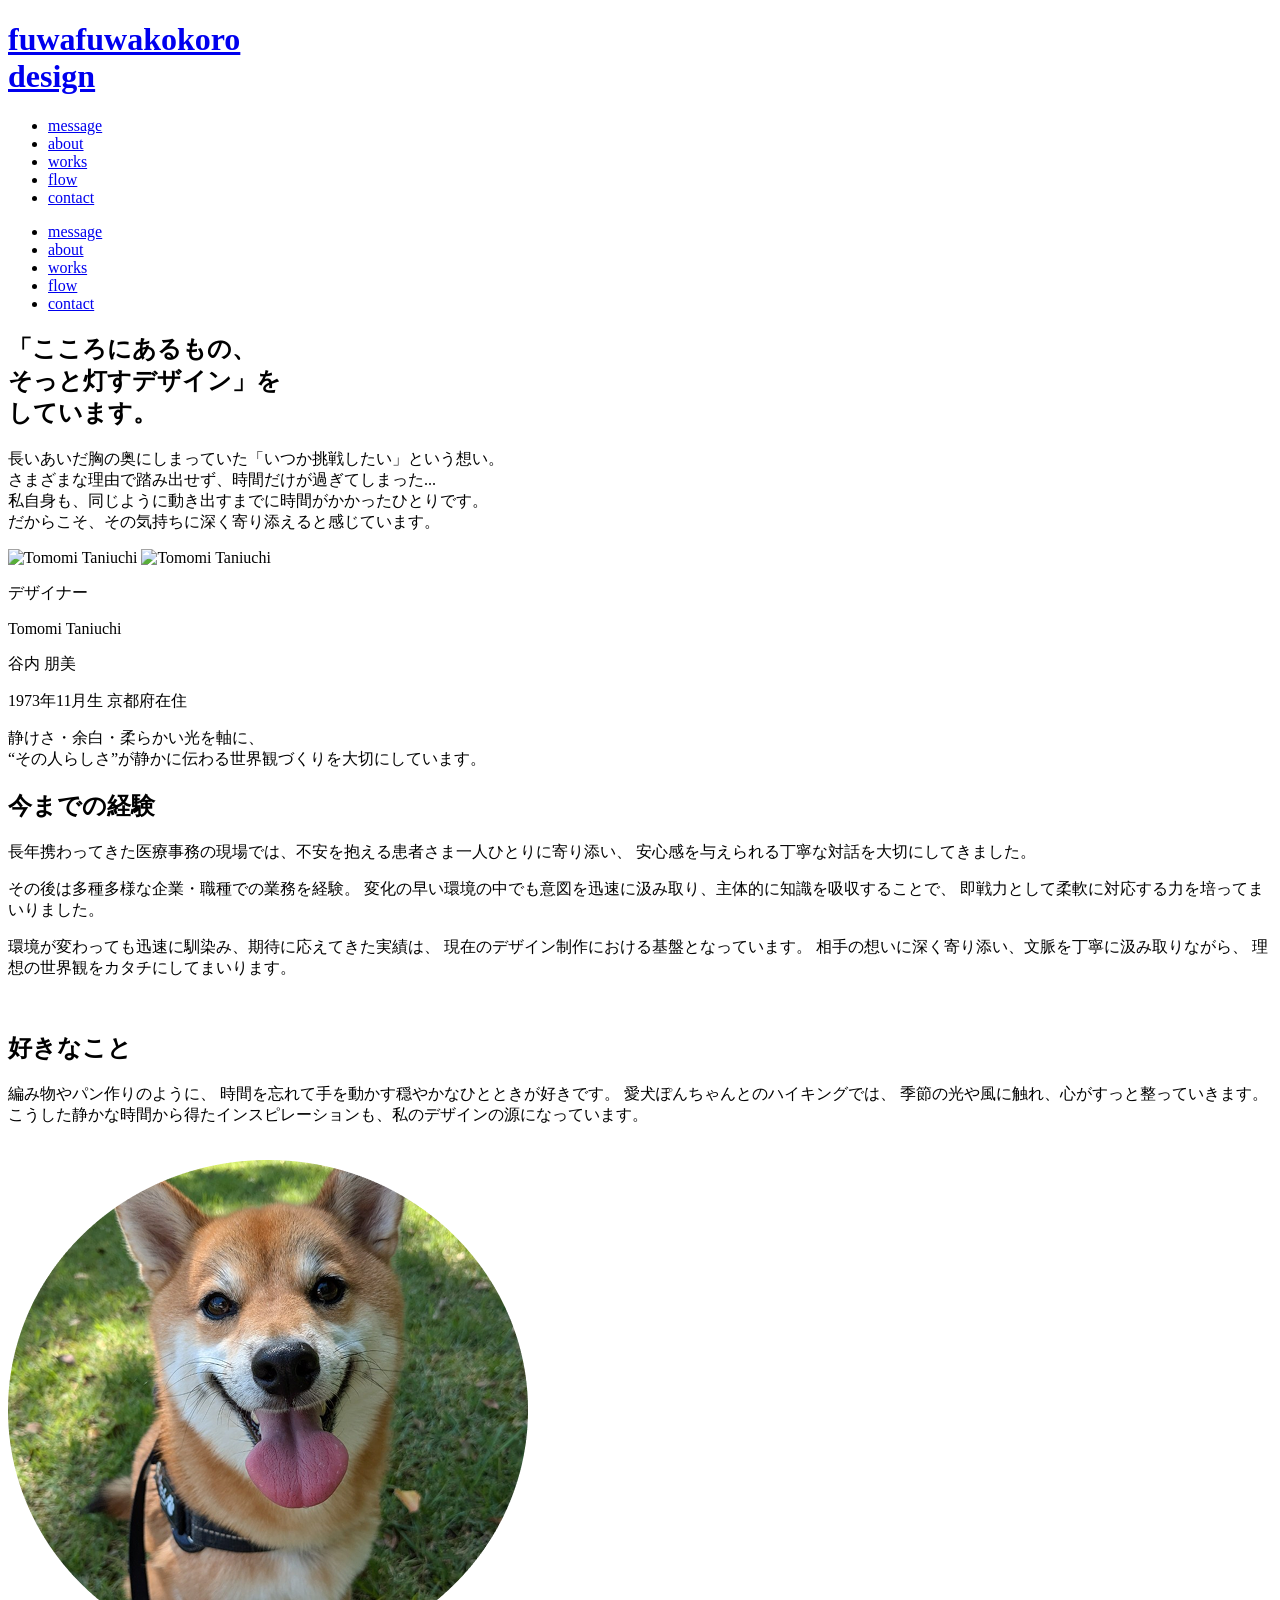
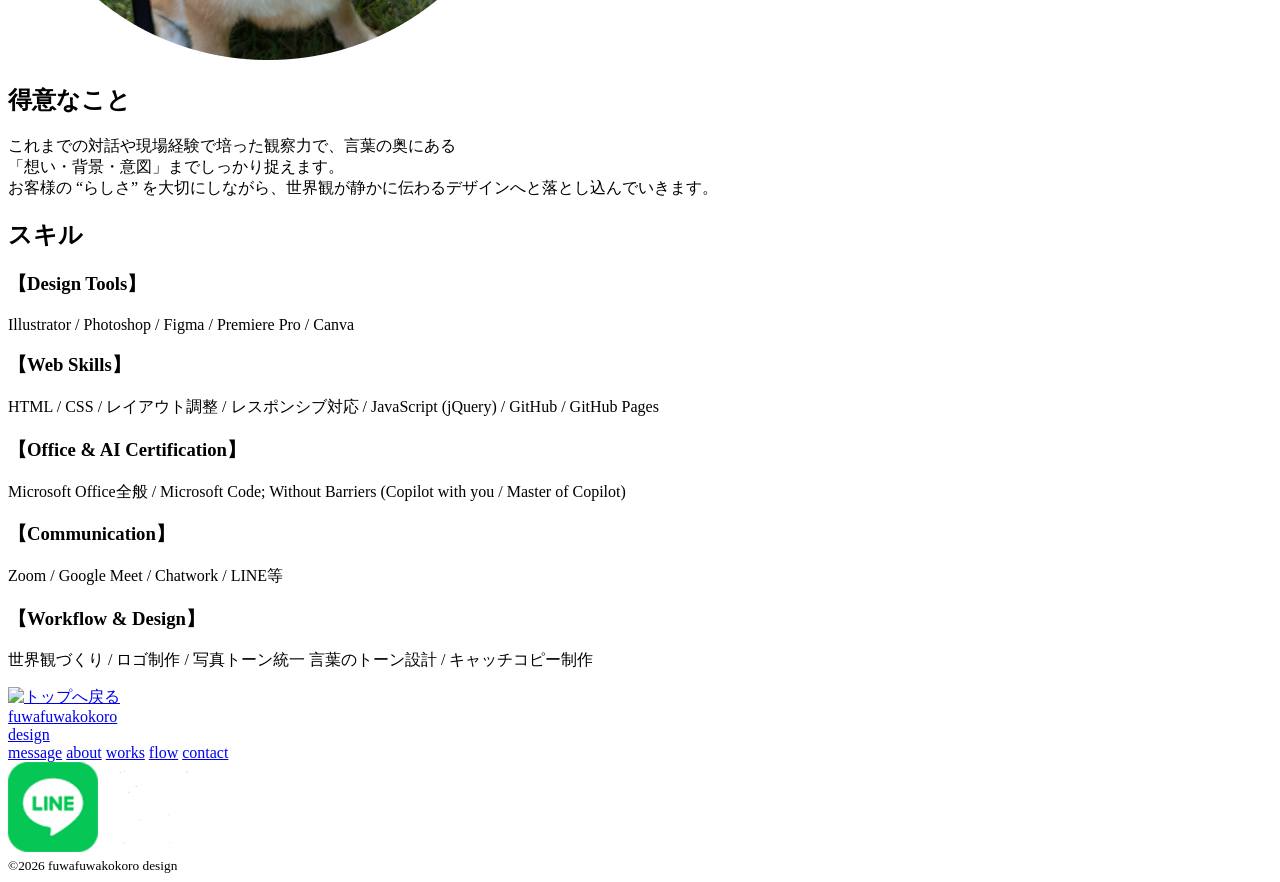
==== about.html @ 1cc50b3f "Update about.html" ====
<!DOCTYPE html>
<html lang="ja">

<head>
    <meta charset="UTF-8">
    <meta name="viewport" content="width=device-width, initial-scale=1.0">
    <title>fuwafuwakokoro design</title>
    <meta name="description" content="fuwafuwakokoroデザインポートフォリオ">
    <!-- フォントの読み込み -->
    <link rel="preconnect" href="https://fonts.googleapis.com">
    <link rel="preconnect" href="https://fonts.gstatic.com" crossorigin>
    <link
        href="https://fonts.googleapis.com/css2?family=Cormorant+Garamond:ital,wght@0,300..700;1,300..700&family=Noto+Serif+JP:wght@200..900&display=swap"
        rel="stylesheet">
    <!-- cssの読み込み -->
    <link rel="stylesheet" href="css/reset.css">
    <link rel="stylesheet" href="css/style.css">
    <link rel="icon" href="./images/favicon.ico">
</head>

<body class="about-page">

    <header id="header">
        <h1 class="logo">
            <a href="index.html">
                fuwafuwakokoro <br>design
            </a>
        </h1>
        <nav class="header-nav">
            <ul>
                <li><a href="index.html#message">message</a></li>
                <li><a href="about.html">about</a></li>
                <li><a href="all-work.html?filter=all">works</a></li>
                <li><a href="index.html#flow">flow</a></li>
                <li><a href="index.html#contact">contact</a></li>
            </ul>
        </nav>

        <div class="hamburger" aria-label="メニュー開閉" role="button" tabindex="0"></div>

        <nav class="sp-menu">
            <ul>
                <li><a href="index.html#message">message</a></li>
                <li><a href="about.html">about</a></li>
                <li><a href="all-work.html?filter=all">works</a></li>
                <li><a href="index.html#flow">flow</a></li>
                <li><a href="index.html#contact">contact</a></li>
            </ul>
        </nav>
    </header>

    <main class="about-main">
        <h2 class="about-main-catch">
            「こころにあるもの、<br class="sp-only">
            そっと灯すデザイン」を<br class="sp-only">
            しています。
        </h2>
        <div class="about-main-text">
            <p>長いあいだ胸の奥にしまっていた「いつか挑戦したい」という想い。<br>
                さまざまな理由で踏み出せず、時間だけが過ぎてしまった...<br>
                私自身も、同じように動き出すまでに時間がかかったひとりです。<br>
                だからこそ、その気持ちに深く寄り添えると感じています。
            </p>
        </div>
        <div class="about-content">
            <div class="about-photo">
                <img class="photo-pc" src="images/about.png" alt="Tomomi Taniuchi">
                <img class="photo-sp" src="images/about-sp.png" alt="Tomomi Taniuchi">
            </div>
            <div class="about-text">
                <p class="job-title">デザイナー</p>
                <p class="name-en">Tomomi Taniuchi</p>
                <p class="name-ja">谷内 朋美 </p>
                <p>1973年11月生 京都府在住</p>
                <p>静けさ・余白・柔らかい光を軸に、<br>
                    “その人らしさ”が静かに伝わる世界観づくりを大切にしています。
                </p>
            </div>
        </div>

        <!-- 経験と好きなこと (2カラムエリア) -->
        <div class="about-grid-section">
            <!-- 今までの経験 -->
            <section class="about-block">
                <h2 class="about-block-title">今までの経験</h2>
                <div class="about-block-body">
                    <p>
                        長年携わってきた医療事務の現場では、不安を抱える患者さま一人ひとりに寄り添い、
                        安心感を与えられる丁寧な対話を大切にしてきました。
                    </p>
                    <p>
                        その後は多種多様な企業・職種での業務を経験。
                        変化の早い環境の中でも意図を迅速に汲み取り、主体的に知識を吸収することで、
                        即戦力として柔軟に対応する力を培ってまいりました。
                    </p>
                    <p>
                        環境が変わっても迅速に馴染み、期待に応えてきた実績は、
                        現在のデザイン制作における基盤となっています。
                        相手の想いに深く寄り添い、文脈を丁寧に汲み取りながら、
                        理想の世界観をカタチにしてまいります。
                    </p>
                </div>

                <img src="images/star-decoration.svg" class="body-right-dec" alt="" aria-hidden="true">
            </section>

            <!-- 好きなこと -->
            <section class="about-block">
                <h2 class="about-block-title">好きなこと</h2>
                <div class="about-block-body">
                    <p>
                        編み物やパン作りのように、
                        時間を忘れて手を動かす穏やかなひとときが好きです。
                        愛犬ぽんちゃんとのハイキングでは、
                        季節の光や風に触れ、心がすっと整っていきます。
                        こうした静かな時間から得たインスピレーションも、私のデザインの源になっています。
                    </p>
                </div>
                <!-- 愛犬写真とイラスト装飾 -->
                <div class="about-dog-wrapper">
                    <div class="deco-line"><img src="images/deco-line.svg" alt="" aria-hidden="true"></div>
                    <div class="dog-photo">
                        <img src="images/dog.png" alt="愛犬ぽんちゃん">
                    </div>
                </div>
            </section>
        </div>

        <!-- 得意なこと -->
        <section class="about-section">
            <h2 class="about-block-title">得意なこと</h2>
            <div class="about-block-body">
                <p>
                    これまでの対話や現場経験で培った観察力で、言葉の奥にある<br>
                    「想い・背景・意図」までしっかり捉えます。<br>
                    お客様の “らしさ” を大切にしながら、世界観が静かに伝わるデザインへと落とし込んでいきます。
                </p>
            </div>
        </section>

        <!-- スキル -->
        <section class="about-section">
            <h2 class="about-block-title">スキル</h2>
            <div class="skills-container">
                <div class="skill-category">
                    <h3>【Design Tools】</h3>
                    <p>Illustrator / Photoshop / Figma / Premiere Pro / Canva</p>
                </div>
                <div class="skill-category">
                    <h3>【Web Skills】</h3>
                    <p>HTML / CSS / レイアウト調整 / レスポンシブ対応 / JavaScript (jQuery) /
                        GitHub / GitHub Pages
                    </p>
                </div>
                <div class="skill-category">
                    <h3>【Office & AI Certification】</h3>
                    <p>
                        Microsoft Office全般 /
                        Microsoft Code; Without Barriers (Copilot with you / Master of Copilot)
                    </p>
                </div>
                <div class="skill-category">
                    <h3>【Communication】</h3>
                    <p>Zoom / Google Meet / Chatwork / LINE等</p>
                </div>
                <div class="skill-category">
                    <h3>【Workflow & Design】</h3>
                    <p>世界観づくり / ロゴ制作 / 写真トーン統一
                        言葉のトーン設計 / キャッチコピー制作
                    </p>
                </div>
            </div>
        </section>
    </main>

    <div class="to-top">
        <a href="#" aria-label="ページトップへ戻る">
            <img src="images/Back-to-Top.png" alt="トップへ戻る">
        </a>
    </div>

    <footer class="footer">
        <div class="footer_inner">
            <div class="footer_logo"><a href="index.html">
                    fuwafuwakokoro<br>
                    design
                </a>
            </div>

            <nav class="footer_nav">
                <a href="index.html#message">message</a>
                <a href="about.html">about</a>
                <a href="all-work.html?filter=all">works</a>
                <a href="index.html#flow">flow</a>
                <a href="index.html#contact">contact</a>
            </nav>

            <div class="footer_bottom">
                <div class="footer_sns">
                    <a href="https://lin.ee/VAMANF5" target="_blank" rel="noopener noreferrer"><img
                            src="images/line_logo.webp" alt="line"></a>
                    <a href="https://www.instagram.com/fuwafuwakokoro_design/" target="_blank"
                        rel="noopener noreferrer"><img src="images/instagram_glyph_white_1.webp" alt="instagram"></a>
                </div>

                <small>©2026 fuwafuwakokoro design</small>
            </div>
        </div>
    </footer>

    <script src="common.js"></script>
    <script src="page.js"></script>
</body>

</html>
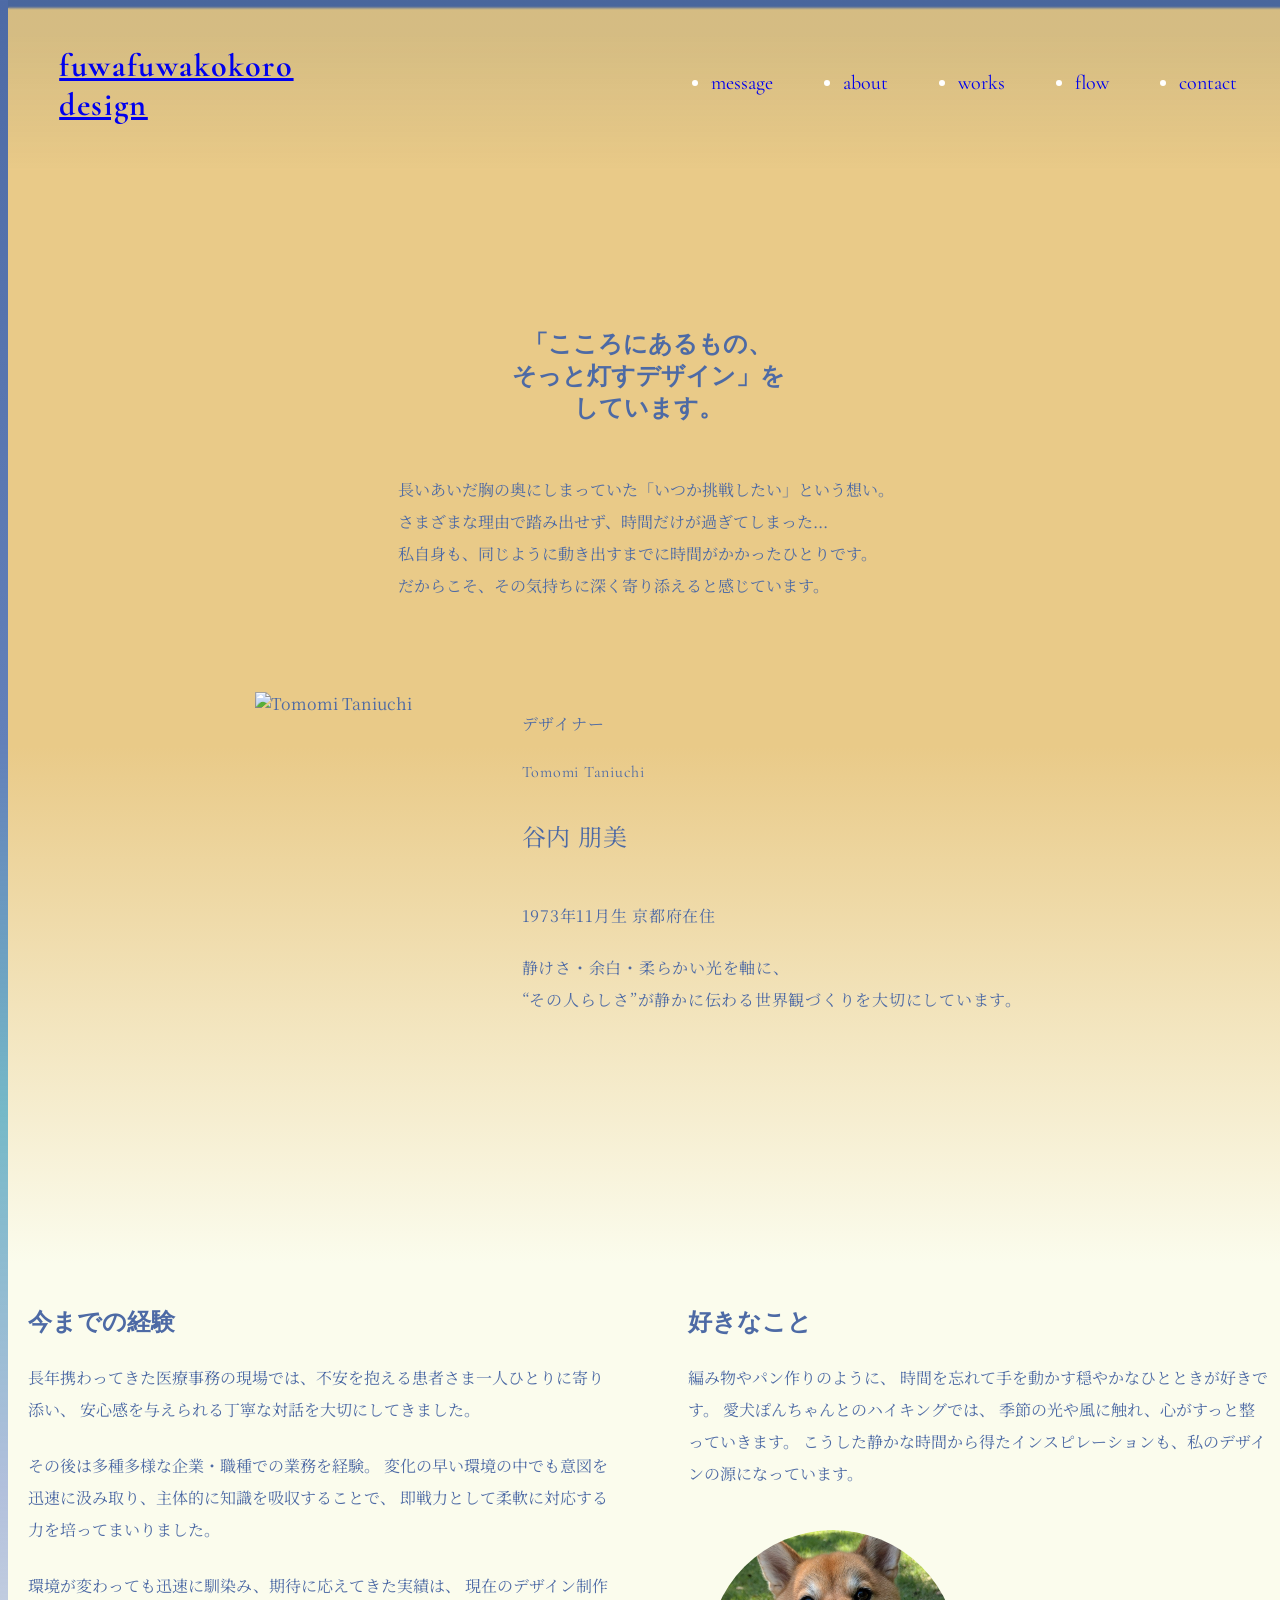
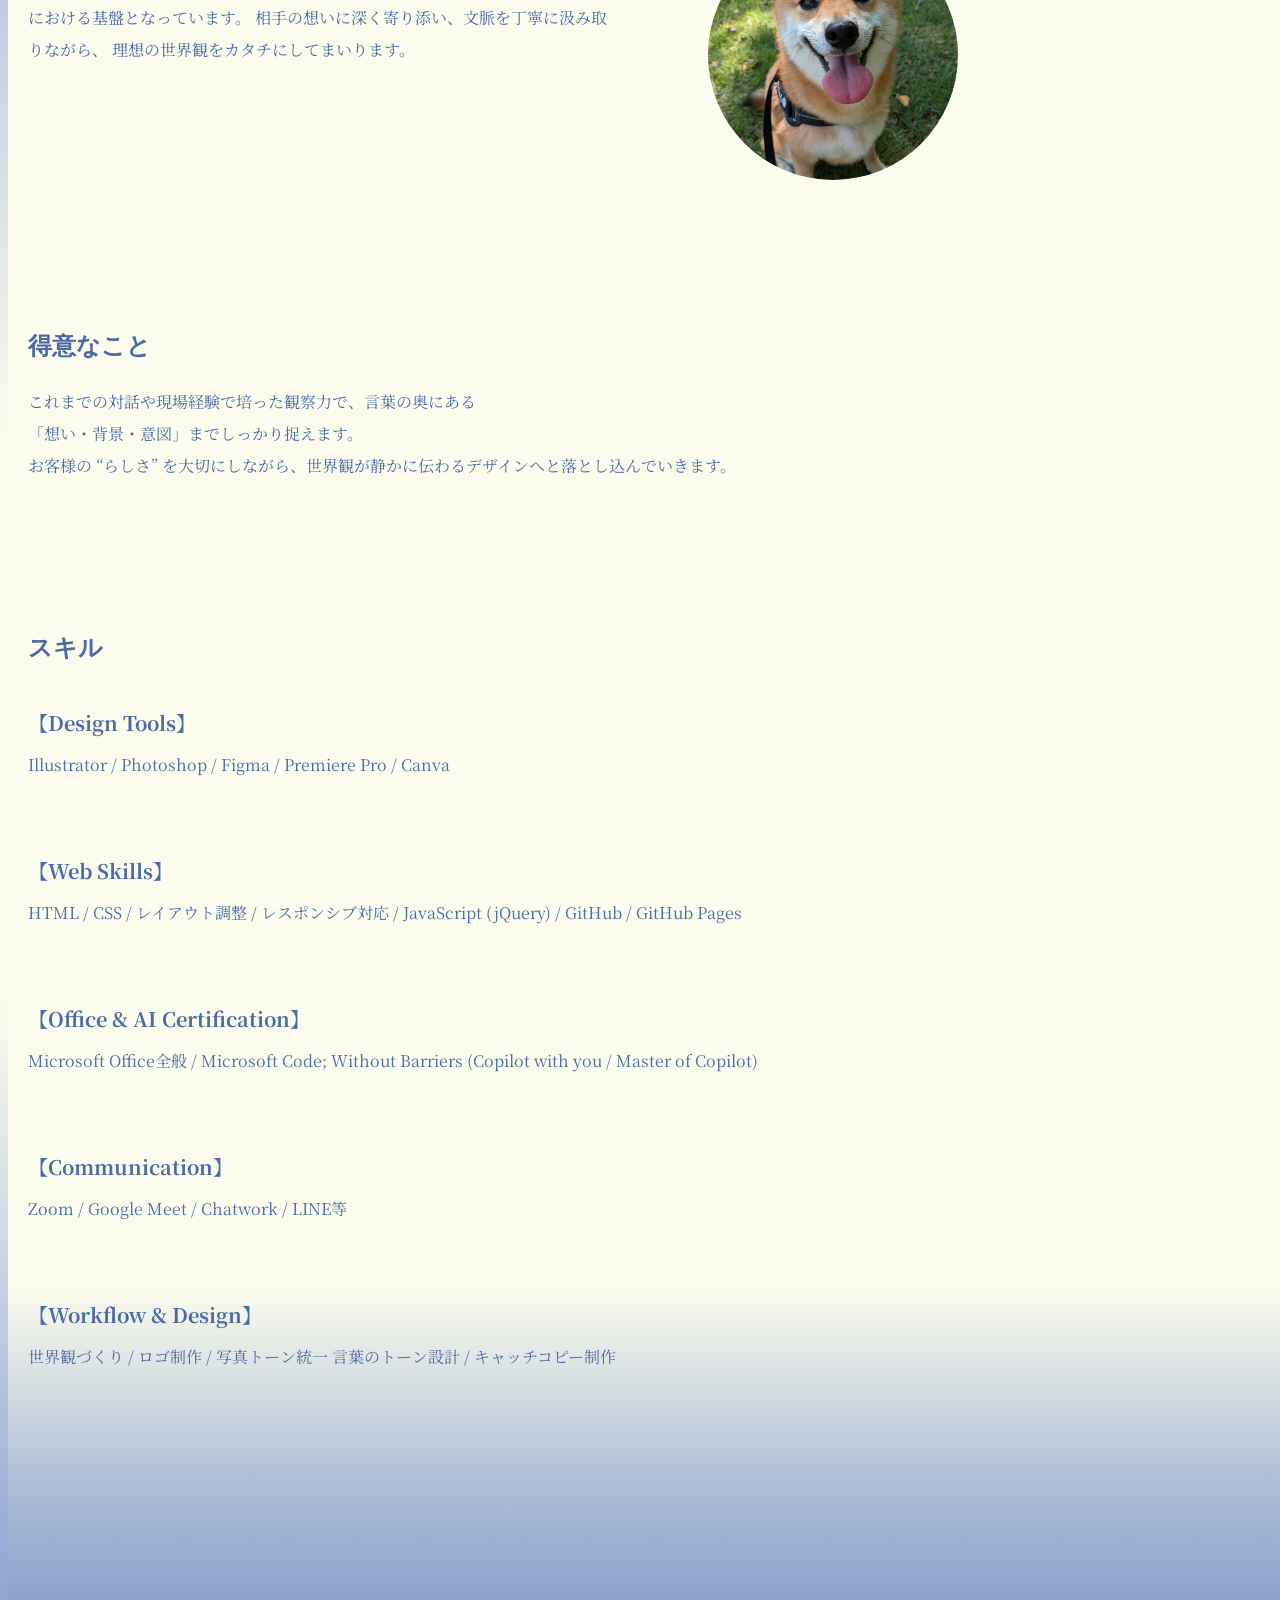
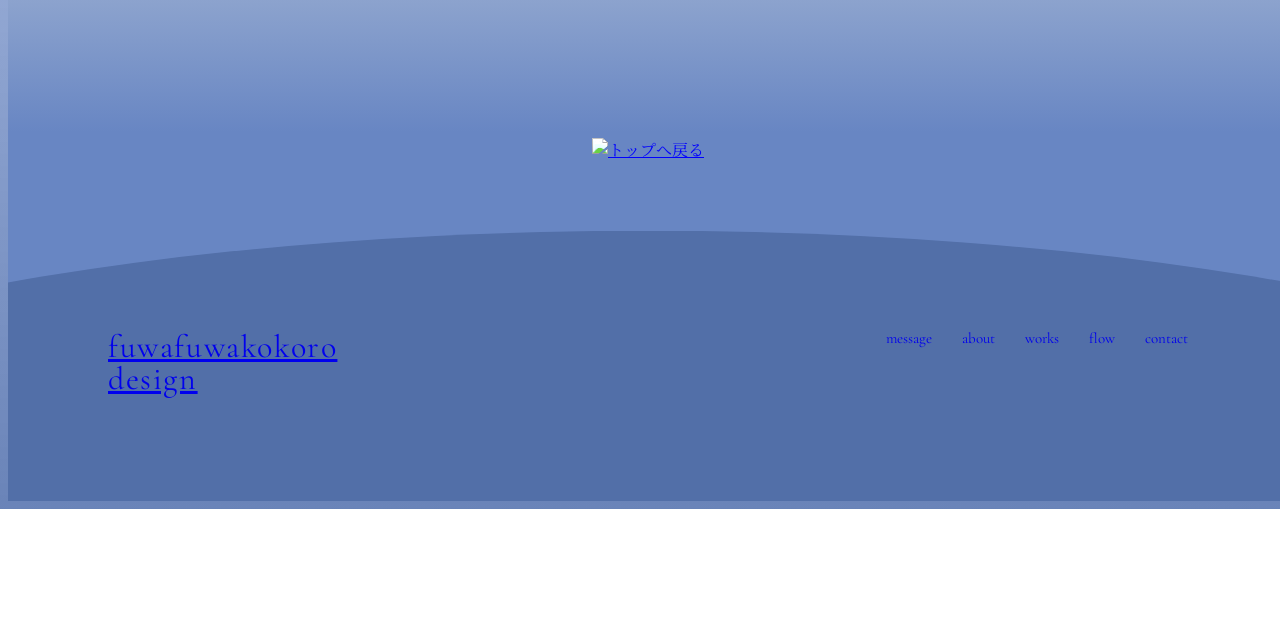
==== commit 82b0d665: "Update about.html" ====
--- a/about.html
+++ b/about.html
@@ -13,8 +13,8 @@
         href="https://fonts.googleapis.com/css2?family=Cormorant+Garamond:ital,wght@0,300..700;1,300..700&family=Noto+Serif+JP:wght@200..900&display=swap"
         rel="stylesheet">
     <!-- cssの読み込み -->
-    <link rel="stylesheet" href="css/reset.css">
-    <link rel="stylesheet" href="css/style.css">
+    <link rel="stylesheet" href="CSS/reset.css">
+    <link rel="stylesheet" href="CSS/style.css">
     <link rel="icon" href="./images/favicon.ico">
 </head>
 
--- a/CSS/style.css
+++ b/CSS/style.css
@@ -0,0 +1,2046 @@
+@charset "UTF-8";
+
+/* ==========================================
+   1. 基本設定（全ページ共通）
+========================================== */
+html,
+body {
+    overflow-x: hidden;
+    width: 100%;
+    font-family: "Noto Serif JP", serif;
+    color: #ffffff;
+    position: relative;
+    background-image: linear-gradient(
+        180deg,
+        rgba(77, 106, 165, 1),
+        rgba(99, 128, 185, 1) 20%,
+        rgba(59, 155, 176, 0.7) 30%,
+        rgba(99, 128, 185, 0.5) 40%,
+        rgba(251, 252, 237, 1) 55% 70%,
+        rgba(104, 134, 195, 0.7) 85%,
+        rgba(77, 106, 165, 1) 110%
+    );
+}
+#message,
+#about,
+#works {
+    scroll-margin-top: -300px;
+}
+#flow,
+#contact {
+    scroll-margin-top: 120px;
+    position: relative;
+    margin-top: 250px;
+}
+h2 {
+    font-size: 32px;
+    font-family: "Cormorant Garamond", serif;
+}
+
+/* ==========================================
+   2. 共通パーツ（ヘッダー / フッター / ボタン）
+========================================== */
+
+/* --- ヘッダー --- */
+#header {
+    display: flex;
+    justify-content: space-between;
+    align-items: center;
+    position: fixed;
+    top: 0;
+    width: 100%;
+    padding: 25px 4%;
+    box-sizing: border-box;
+    color: #ffffff;
+    font-family: "Cormorant Garamond", serif;
+    z-index: 9999;
+    backdrop-filter: blur(1px); /* すりガラス効果 */
+    background: linear-gradient(
+        180deg,
+        rgba(39, 69, 85, 0.1) 20%,
+        rgba(0, 0, 0, 0) 100%
+    );
+}
+
+.logo {
+    font-size: 32px;
+    letter-spacing: 0.05em;
+    width: 228px;
+}
+
+.header-nav {
+    margin-left: auto;
+}
+
+.header-nav ul {
+    display: flex;
+    gap: 70px;
+    font-size: 20px;
+}
+
+.header-nav.after-works a,
+.logo.after-works {
+    color: #4d6aa5;
+}
+
+.header-nav.back-white a,
+.logo.back-white p {
+    color: #fff;
+}
+
+.sp-menu,
+.hamburger {
+    display: none;
+}
+
+/* ロゴ共通アニメーション準備 */
+.logo a,
+.footer_logo a {
+    display: inline-block;
+    transition: opacity 0.3s ease;
+}
+
+/* ナビゲーション共通リンク基本設定 */
+.header-nav a,
+.footer_nav a {
+    position: relative;
+    display: inline-block;
+    text-decoration: none;
+    padding-bottom: 4px;
+    transition: color 0.3s ease;
+}
+
+/* ナビ下線の初期状態（透明・横幅0） */
+.header-nav a::after,
+.footer_nav a::after {
+    content: "";
+    position: absolute;
+    bottom: 0;
+    left: 0;
+    width: 0;
+    height: 1px;
+    background-color: currentColor; /* 文字色と連動 */
+    transition: width 0.3s ease;
+}
+
+/* --- コンタクトボタン ＆ 共通ボタンデザイン --- */
+.contact-btn,
+.contact-btn2 {
+    display: flex;
+    margin: 100px auto 200px;
+    justify-content: center;
+    width: 100%;
+}
+
+/* 共通ボタン基本スタイル */
+.contact-btn a,
+.contact-btn2 a,
+.c-form_submit button {
+    display: inline-flex;
+    justify-content: center;
+    align-items: center;
+    box-sizing: border-box;
+    width: 272px;
+    max-width: 100%;
+    height: 60px;
+    padding: 0 20px;
+    border-radius: 100px;
+    font-size: 15px;
+    font-family: "Noto Serif JP", serif;
+    color: #ffffff;
+    border: 1px solid #4d6aa5;
+    background-color: #4d6aa5;
+    text-decoration: none;
+    cursor: pointer;
+    line-height: 1;
+    transition: all 0.3s ease;
+    appearance: none;
+    -webkit-appearance: none;
+}
+
+/* LINEボタン内の画像調整 */
+.contact-btn a img,
+.contact-btn2 a img {
+    max-height: 100%;
+    width: auto;
+    object-fit: contain;
+}
+
+/* テキストリンク（公式LINE等）の自作下線・背景伸び設定 */
+
+.line-link {
+    position: relative;
+    display: inline-block;
+    text-decoration: none;
+    color: #ffffff;
+    padding: 2px 6px;
+    z-index: 1;
+    transition: color 0.3s ease;
+}
+
+.line-link::before {
+    content: "";
+    position: absolute;
+    bottom: 0;
+    left: 0;
+    width: 100%;
+    height: 1px; /* 初期状態の下線の太さ */
+    background-color: #fcfded;
+    border-radius: 4px;
+    z-index: -1;
+    transition: height 0.3s ease;
+}
+
+/* --- お問い合わせフォーム --- */
+.c-form {
+    margin: 0 auto;
+    max-width: 600px;
+}
+
+.c-form_item {
+    display: flex;
+    flex-wrap: wrap;
+    justify-content: space-evenly;
+    margin-bottom: 20px;
+}
+.c-form_label,
+.c-form_input {
+    padding: 10px;
+}
+.c-form_label {
+    width: 90%;
+}
+.c-form_input {
+    width: 90%;
+    font-size: 15px;
+    border: solid 1px #4d6aa5;
+    background-color: rgba(251, 252, 237, 0.8);
+    border-radius: 20px;
+    color: #4d6aa5;
+    box-sizing: border-box;
+}
+
+.c-form_input:focus-visible {
+    outline: #4d6aa5 auto 1px;
+}
+.c-form_required {
+    color: #fff;
+    border-radius: 4px;
+    padding: 5px 5px;
+    margin: 0 0 0 5px;
+}
+.c-form_input::placeholder {
+    color: rgba(77, 106, 165, 0.55);
+}
+
+textarea.c-form_input {
+    height: 160px;
+    background-color: rgba(251, 252, 237, 0.8);
+}
+
+.c-form_submit {
+    text-align: center;
+    margin-top: 80px;
+}
+
+.c-form_submit button {
+    margin-top: 0;
+}
+.c-form_notice {
+    font-size: 14px;
+    color: #ffffff;
+    margin-top: 10px;
+    text-align: center;
+}
+
+/* Back to Top ボタン基本 */
+.to-top {
+    width: 100%;
+    text-align: center;
+    margin-bottom: 70px;
+}
+
+.to-top a {
+    display: inline-block;
+    transition:
+        transform 0.3s ease,
+        opacity 0.3s ease;
+}
+
+.to-top img {
+    filter: brightness(120%);
+    transition: filter 0.3s ease;
+}
+
+/* --- フッター --- */
+.footer {
+    position: relative;
+    height: 270px;
+    background: #526fa8;
+    color: #fff;
+    clip-path: ellipse(85% 100% at 50% 100%);
+}
+
+.footer_inner {
+    position: relative;
+    z-index: 1;
+    width: min(1080px, calc(100% - 80px));
+    height: 100%;
+    margin: 0 auto;
+    padding: 100px 0 30px;
+    display: flex;
+    flex-direction: column;
+}
+
+.footer_logo {
+    font-family: "Cormorant Garamond", serif;
+    font-size: 32px;
+    line-height: 1;
+    letter-spacing: 0.05em;
+    color: #fff;
+}
+
+.footer_nav {
+    position: absolute;
+    top: 100px;
+    right: 0;
+    font-family: "Cormorant Garamond", serif;
+    display: flex;
+    align-items: center;
+    gap: 30px;
+}
+
+.footer_nav a {
+    text-decoration: none;
+    font-family: "Cormorant Garamond", serif;
+    font-size: 15px;
+    line-height: 1;
+}
+
+.footer_bottom {
+    margin-top: auto;
+    display: flex;
+    flex-direction: column;
+    align-items: flex-end;
+    gap: 20px;
+}
+
+.footer_sns {
+    display: flex;
+    align-items: center;
+    gap: 35px;
+}
+
+.footer_sns a img {
+    display: block;
+    width: 45px;
+    height: 45px;
+    object-fit: contain;
+    transition:
+        transform 0.3s ease,
+        opacity 0.3s ease;
+}
+
+.footer_bottom small {
+    font-family: "Cormorant Garamond", serif;
+    font-size: 13px;
+    line-height: 1;
+    white-space: nowrap;
+}
+
+/* ==========================================
+   thanksページ（背景画像差し込み版）
+========================================== */
+body.thanks {
+    min-height: 100vh;
+    width: 100%;
+    margin: 0;
+    padding: 0;
+    box-sizing: border-box;
+    display: flex;
+    justify-content: center;
+    align-items: center;
+    position: relative;
+    overflow-x: hidden;
+
+    /* --- PC用背景画像の設定 --- */
+    background-color: #fcfded;
+    background-image: url("../images/thanks.png"); /* 背景画像のパス */
+    background-position: top center; /* ★画像の上部中央を基準にする（星を見切れさせない） */
+    background-size: 100% auto;
+    background-repeat: no-repeat;
+    background-attachment: fixed; /* 画面固定（必要に応じて） */
+    color: #ffffff;
+    text-align: center;
+}
+
+/* メインコンテンツエリア */
+section.thanks {
+    position: relative;
+    z-index: 2; /* 背景や月の画像より前面に表示 */
+    max-width: 600px;
+    width: 90%;
+    margin: 0 auto;
+    padding: 40px 20px;
+    box-sizing: border-box;
+}
+
+section.thanks h1 {
+    font-size: 32px;
+    font-family: "Noto Serif JP", serif;
+    line-height: 1.5;
+    margin-bottom: 30px;
+    letter-spacing: 0.05em;
+}
+
+section.thanks p {
+    font-size: 15px;
+    line-height: 2;
+    margin-bottom: 25px;
+    letter-spacing: 0.05em;
+}
+
+/* トップへ戻るボタン（既存の装飾を崩さない調整） */
+.btn-back {
+    position: relative;
+    display: inline-block;
+    margin-top: 20px; /* 上の要素との余白 */
+    padding: 12px 30px; /* ボタンの内側余白 */
+    color: #ffffff;
+    text-decoration: none;
+    border: 1px solid #ffffff; /* ボタンの枠線 */
+    overflow: hidden; /* 背景アニメーションのはみ出し防止 */
+    z-index: 1;
+    transition:
+        color 0.3s ease,
+        transform 0.3s ease; /* 変形や文字色の変化をスムーズに */
+}
+
+/* 下線となる擬似要素 */
+.btn-back::before {
+    content: "";
+    position: absolute;
+    bottom: 0;
+    left: 0;
+    width: 100%;
+    height: 2px; /* 初期状態：2pxの下線 */
+    background-color: rgba(
+        251,
+        252,
+        237,
+        0.8
+    ); /* ホバー時の背景色（下線の色） */
+    z-index: -1;
+    transition: height 0.3s ease; /* 高さの変化をスムーズに */
+}
+
+/* ホバー時の処理 */
+.btn-back:hover {
+    color: #4d6aa5; /* ホバー時の文字色（背景と同化しない色） */
+}
+
+.btn-back:hover::before {
+    height: 100%; /* 下線が伸びて背景全体を覆う */
+}
+
+/* ==========================================
+   3. index.html 専用スタイル (PC表示時)
+========================================== */
+
+#hero {
+    width: 100%;
+    height: 100vh;
+    min-height: 600px;
+}
+
+.main-visual {
+    position: relative;
+    width: 100%;
+    height: 100vh;
+    overflow: hidden;
+}
+
+.fv-moon {
+    position: absolute;
+    width: 30vw;
+    height: auto;
+    top: 60%;
+    left: 55%;
+    z-index: 5;
+    transform: translate(-50%, -50%);
+    opacity: 0;
+    filter: blur(22px);
+    animation: moonFadeIn 1.8s ease-out forwards;
+    animation-delay: 0.4s;
+}
+
+@keyframes moonFadeIn {
+    0% {
+        opacity: 0;
+        filter: blur(25px);
+        transform: translate(-50%, -50%) scale(1.05);
+    }
+    100% {
+        opacity: 1;
+        filter: blur(0);
+        transform: translate(-50%, -50%) scale(1);
+    }
+}
+
+.catch-wrap {
+    position: absolute;
+    top: 42%;
+    left: 30%;
+    z-index: 4;
+    display: flex;
+    flex-direction: column;
+    gap: 12px;
+}
+
+.catch {
+    font-size: 32px;
+    line-height: 1.4;
+    color: #ffffff;
+    white-space: nowrap;
+    overflow: hidden;
+    width: 0;
+    margin: 0;
+}
+
+.line1 {
+    animation: typingLine1 1.2s forwards;
+    animation-delay: 0.3s;
+}
+
+.line2 {
+    animation: typingLine2 1.65s forwards;
+    animation-delay: 1s;
+}
+
+@keyframes typingLine1 {
+    from {
+        width: 0;
+    }
+    to {
+        width: 8em;
+    }
+}
+
+@keyframes typingLine2 {
+    from {
+        width: 0;
+    }
+    to {
+        width: 11em;
+    }
+}
+
+.fv-stars {
+    position: absolute;
+    top: 0;
+    left: 0;
+    width: 100%;
+    height: 100%;
+    overflow: hidden;
+    pointer-events: none;
+    z-index: 1;
+}
+
+.star {
+    position: absolute;
+    display: block;
+    background-color: #fff;
+    border-radius: 50%;
+    box-shadow: 0 0 4px 2px rgba(255, 255, 255, 0.2);
+    opacity: 0;
+    animation: twinkle 5s infinite;
+}
+
+@keyframes twinkle {
+    0% {
+        opacity: 0;
+    }
+    50% {
+        transform: scale(1.1);
+        opacity: 1;
+    }
+    100% {
+        opacity: 0;
+        transform: scale(1);
+    }
+}
+
+.fv-shooting-layer {
+    position: absolute;
+    top: 0;
+    left: 0;
+    width: 100%;
+    height: 100%;
+    pointer-events: none;
+    z-index: 2;
+}
+
+.shooting-star {
+    position: absolute;
+    width: 140px;
+    height: 3px;
+    background: linear-gradient(45deg, #ffffff, rgba(255, 255, 255, 0));
+    filter: drop-shadow(0 0 6px #ffffff);
+    border-radius: 50%;
+    animation: fall 1s linear forwards;
+}
+
+@keyframes fall {
+    0% {
+        transform: translate(0, 0) rotate(var(--rotate));
+        opacity: 1;
+    }
+    100% {
+        transform: translate(var(--moveX), var(--moveY)) rotate(var(--rotate));
+        opacity: 0;
+    }
+}
+
+.cloud-set {
+    position: relative;
+    width: 100%;
+    pointer-events: none;
+    transition: opacity 0.4s ease;
+}
+
+.cloud {
+    width: 100%;
+    height: auto;
+    display: block;
+}
+
+.cloud-space {
+    height: 500px;
+}
+
+.cloud1 {
+    opacity: 0.9;
+    mask-image: linear-gradient(to bottom, black 60%, transparent 100%);
+    -webkit-mask-image: linear-gradient(to bottom, black 60%, transparent 100%);
+}
+
+.cloud2,
+.cloud3 {
+    opacity: 0.9;
+    mask-image: linear-gradient(to bottom, black 60%, transparent 100%);
+    -webkit-mask-image: linear-gradient(to bottom, black 90%, transparent 100%);
+}
+
+.cloud-hidden {
+    opacity: 0;
+    pointer-events: none;
+    transition: opacity 0.4s ease;
+}
+.cloud-set1,
+.cloud-set2,
+.cloud-set3 {
+    position: absolute;
+    width: 100%;
+    left: 0;
+}
+
+.cloud-fixed {
+    position: fixed !important;
+    left: 0;
+    width: 100%;
+    pointer-events: none;
+}
+
+.moon2 {
+    position: absolute;
+    width: 14vw;
+    right: 10%;
+    top: -20px;
+    z-index: 5;
+}
+
+#message,
+#about,
+#works {
+    position: relative;
+    z-index: 10;
+    width: 100%;
+    min-height: 100vh;
+    box-sizing: border-box;
+}
+
+.text-wrap {
+    position: relative;
+    display: flex;
+    flex-direction: row-reverse;
+    justify-content: center;
+    gap: 98px;
+    align-items: flex-start;
+    width: 100%;
+    margin: 0 auto 150px;
+    min-height: 400px;
+    box-sizing: border-box;
+}
+
+.text-block {
+    font-size: 15px;
+    -webkit-writing-mode: vertical-rl;
+    writing-mode: vertical-rl;
+    line-height: 3.3;
+    letter-spacing: 0.125em;
+    flex-shrink: 0;
+}
+
+.message-star {
+    position: absolute;
+    top: -80px;
+    right: 5%;
+    width: 10vw;
+    pointer-events: none;
+}
+
+.title-wrap {
+    display: flex;
+    justify-content: center;
+    align-items: center;
+    gap: 5px;
+    width: 100%;
+    margin: 0 auto 25px;
+}
+.message-star img {
+    width: 100%;
+    height: auto;
+    display: block;
+}
+
+.title-wrap img,
+.title-wrap-work img,
+.title-wrap-flow img {
+    width: 20px;
+    height: auto;
+}
+
+.sub-title {
+    font-size: 20px;
+    margin: 15px auto 100px;
+    text-align: center;
+}
+.title-wrap-work {
+    color: rgba(77, 106, 165, 0.8);
+    display: flex;
+    justify-content: center;
+    align-items: center;
+    gap: 5px;
+    width: 100%;
+    margin: 0 auto;
+}
+
+.title-wrap-flow {
+    color: rgba(77, 106, 165, 0.8);
+    display: flex;
+    justify-content: center;
+    align-items: center;
+    gap: 5px;
+    width: 100%;
+    margin: 0 auto;
+}
+
+.sub-title2 {
+    font-size: 20px;
+    margin: 15px auto 50px;
+    text-align: center;
+    color: rgba(77, 106, 165, 0.8);
+}
+
+.about-content {
+    max-width: 1000px;
+    margin: 90px auto 250px auto;
+    display: flex;
+    gap: 110px;
+    align-items: flex-start;
+    justify-content: center;
+}
+
+.about-text {
+    max-width: 520px;
+    width: 100%;
+    font-size: 15px;
+    line-height: 2;
+    letter-spacing: 0.05em;
+}
+
+.name-en {
+    font-size: 20px;
+    margin-bottom: 10px;
+    font-family: "Cormorant Garamond", serif;
+}
+
+.name-ja {
+    margin-bottom: 40px;
+    font-size: 20px;
+}
+/* 生年月日・在住部分の文字サイズと余白の調整 */
+.name-ja .profile-sub {
+    font-size: 15px;
+
+    margin-left: 25px;
+}
+
+#about .about-photo {
+    flex-shrink: 0;
+}
+
+.about-photo img {
+    display: block;
+    height: auto;
+}
+
+.photo-pc {
+    display: block !important;
+}
+.photo-sp {
+    display: none !important;
+}
+/*矢印が右に移動する*/
+.btnarrow4 {
+    /*矢印と下線の基点とするためrelativeを指定*/
+    position: relative;
+    /*形状*/
+    display: inline-block;
+    padding: 0 20px;
+    color: #ffffff;
+    text-decoration: none;
+    outline: none;
+}
+
+/*矢印と下線の形状*/
+.btnarrow4::before {
+    content: "";
+    /*絶対配置で下線の位置を決める*/
+    position: absolute;
+    bottom: -8px;
+    left: 15%;
+    /*下線の形状*/
+    width: 85%;
+    height: 1px;
+    background: #ffffff;
+    /*アニメーションの指定*/
+    transition: all 0.3s;
+}
+
+.btnarrow4::after {
+    content: "";
+    /*絶対配置で矢印の位置を決める*/
+    position: absolute;
+    bottom: -3px;
+    right: 0;
+    /*矢印の形状*/
+    width: 15px;
+    height: 1px;
+    background: #ffffff;
+    transform: rotate(35deg);
+    /*アニメーションの指定*/
+    transition: all 0.3s;
+}
+
+/*hoverした際の移動*/
+.btnarrow4:hover::before {
+    left: 20%;
+}
+
+.btnarrow4:hover::after {
+    right: -5%;
+}
+
+.works-grid {
+    max-width: 1000px;
+    margin: 0 auto;
+    display: grid;
+    grid-template-columns: repeat(auto-fit, minmax(300px, 1fr));
+    gap: 180px;
+    align-items: start;
+}
+
+.work-img {
+    margin-top: 70px;
+    width: 295px; /* ここでカード全体の中央に295pxの幅を確保 */
+    max-width: 100%; /* スマホなど画面が狭い時の枠はみ出し防止 */
+}
+
+.work-img img {
+    width: 100%; /* 295pxの枠いっぱいに広げる */
+    height: auto;
+    display: block;
+}
+
+.work-item {
+    padding: 40px 30px;
+    display: flex;
+    flex-direction: column;
+    align-items: center;
+    text-align: left;
+}
+.work-item-title {
+    color: rgba(77, 106, 165, 0.8);
+    margin: 30px;
+}
+
+.work-text,
+.work-text2 {
+    color: rgba(77, 106, 165, 0.8);
+}
+
+.work-text {
+    max-width: 260px;
+    line-height: 1.7;
+}
+
+/* 「詳しく見る」ボタン基本構造 */
+.more {
+    display: flex;
+    justify-content: center;
+    align-items: center;
+    gap: 15px;
+    width: 100%;
+    margin: 60px auto 0;
+    transition: opacity 0.3s ease;
+}
+
+.more img {
+    transition: transform 0.3s ease;
+    width: 40px;
+    height: auto;
+}
+
+.flow-wrap {
+    max-width: 1000px;
+    margin: 0 auto;
+    gap: 180px;
+}
+
+.flow-step {
+    display: flex;
+    align-items: center;
+    gap: 30px;
+    padding: 40px 30px;
+    border-radius: 20px;
+    width: 100%;
+    box-sizing: border-box;
+}
+
+.step-number {
+    width: 60px;
+    height: 60px;
+    border-radius: 50%;
+    background: rgba(251, 252, 237, 0.8);
+    color: rgba(77, 106, 165, 0.8);
+    font-size: 20px;
+    font-family: "Cormorant Garamond", serif;
+    display: flex;
+    justify-content: center;
+    align-items: center;
+    border: 1px solid rgba(77, 106, 165, 0.8);
+    flex-shrink: 0;
+}
+
+.step-title {
+    font-size: 20px;
+    font-family: "Noto Serif JP", serif;
+    color: rgba(77, 106, 165, 0.8);
+}
+
+.step-text {
+    font-size: 15px;
+    line-height: 1.8;
+    letter-spacing: 0.05em;
+    color: rgba(77, 106, 165, 0.8);
+    padding: 0 40px;
+    text-align: left;
+}
+
+/* ==========================================
+   4. all-work.html 専用スタイル
+========================================== */
+.all-work-page {
+    min-height: 100vh;
+    width: 100%;
+    background-image: linear-gradient(
+        0deg,
+        rgba(104, 134, 195, 1) 11%,
+        rgba(251, 252, 237, 1) 34% 71%,
+        rgba(59, 155, 176, 1) 88%,
+        rgba(77, 106, 165, 0.93) 100%
+    );
+    background-size: cover;
+}
+
+.all-work-page #header {
+    display: flex;
+    justify-content: space-between;
+    align-items: center;
+    position: fixed;
+    top: 0;
+    width: 100%;
+    padding: 25px 4%;
+    box-sizing: border-box;
+    color: #ffffff;
+    font-family: "Cormorant Garamond", serif;
+    z-index: 9999;
+    background: linear-gradient(
+        180deg,
+        rgba(39, 69, 85, 0.35) 0%,
+        rgba(39, 69, 85, 0.1) 60%,
+        rgba(0, 0, 0, 0) 100%
+    );
+    backdrop-filter: blur(2px);
+}
+
+.title-wrap-works {
+    display: flex;
+    justify-content: center;
+    align-items: center;
+    gap: 5px;
+    width: 100%;
+    margin: 250px auto 5px;
+}
+.title-wrap-works img {
+    width: 20px;
+    height: auto;
+}
+
+.work-title-text {
+    color: #ffffff;
+}
+
+.work-sub-title2 {
+    color: #ffffff;
+    margin: 15px auto 45px;
+    text-align: center;
+}
+
+.works-filter {
+    display: flex;
+    justify-content: center;
+    gap: 50px;
+    margin-bottom: 170px;
+    margin-top: 125px;
+}
+
+.filter-btn {
+    width: 112px;
+    height: 30px;
+    padding: 0;
+    border-radius: 30px;
+    border: 1px solid rgba(77, 106, 165, 1);
+    font-size: 12px;
+    font-family: "Noto Serif JP", serif;
+    background: rgba(251, 252, 237, 1);
+    color: rgba(77, 106, 165, 1);
+    cursor: pointer;
+    transition: 0.3s ease;
+    display: flex;
+    justify-content: center;
+    align-items: center;
+}
+
+.filter-btn.active {
+    background: rgba(77, 106, 165, 1);
+    color: rgba(251, 252, 237, 1);
+}
+
+.graphic-grid {
+    max-width: 1000px;
+    margin: 0 auto;
+    display: grid;
+    grid-template-columns: repeat(auto-fit, minmax(280px, 1fr));
+    column-gap: 70px;
+    row-gap: 155px;
+}
+
+.graphic-card {
+    text-align: left;
+    transition: 0.3s ease;
+}
+
+.graphic-card img {
+    width: 100%;
+    height: auto;
+    display: block;
+    margin-bottom: 20px;
+    transition: 0.3s ease;
+}
+
+.graphic-num,
+.graphic-title {
+    font-size: 20px;
+    color: rgba(39, 69, 85, 1);
+    font-family: "Noto Serif JP", serif;
+}
+
+.graphic-num {
+    margin-bottom: 6px;
+}
+
+.graphic-title {
+    font-size: 15px;
+}
+
+.more-btn-wrap {
+    text-align: center;
+    margin-top: 80px;
+    margin-bottom: 120px;
+}
+
+.more-btn {
+    display: inline-block;
+    padding: 12px 40px;
+    border-radius: 30px;
+    color: rgba(77, 106, 165, 1);
+    font-size: 16px;
+    font-family: "Noto Serif JP", serif;
+    border: 1px solid rgba(77, 106, 165, 1);
+    text-decoration: none;
+    transition: 0.3s ease;
+}
+
+.hidden-card {
+    display: none;
+    opacity: 0;
+    transition: opacity 0.6s ease;
+}
+
+.hidden-card.show {
+    display: block;
+    opacity: 1;
+}
+
+.modal {
+    display: none;
+    position: fixed;
+    inset: 0;
+    background: rgba(244, 247, 247, 0.75);
+    backdrop-filter: blur(8px);
+    z-index: 9999;
+    overflow-y: auto;
+}
+
+.modal-content {
+    width: 80vw;
+    max-width: 1200px;
+    margin: 0 auto;
+    text-align: center;
+    position: relative;
+}
+
+.modal-close {
+    position: absolute;
+    top: 10px;
+    right: 10px;
+    font-size: 40px;
+    color: #274555;
+    cursor: pointer;
+    z-index: 10000;
+}
+
+#modal-img {
+    width: 100%;
+    height: auto;
+    border-radius: 8px;
+    box-shadow: 0 6px 18px rgba(0, 0, 0, 0.25);
+}
+/* ==========================================
+   5. about.html 専用スタイル
+========================================== */
+.about-page {
+    min-height: 100vh;
+    width: 100%;
+
+    background-image: linear-gradient(
+        0deg,
+        rgba(104, 134, 195, 1) 10%,
+        rgba(178, 193, 216, 0.9) 17%,
+        rgba(251, 252, 237, 1) 22% 66%,
+        rgba(233, 202, 136, 1) 80%
+    );
+    color: rgba(77, 106, 165, 1);
+}
+/* メッセージ・文章テキスト */
+.about-main-catch,
+.about-main-text,
+.about-block-body p,
+.skill-category p,
+body.about-page .about-text p {
+    color: rgba(77, 106, 165, 1);
+    margin-bottom: 20px;
+}
+
+.about-main {
+    max-width: 1440px;
+    margin: 0 auto;
+    padding: 300px 20px 200px;
+}
+.about-main-catch {
+    font-size: 24px;
+
+    margin-bottom: 50px;
+    text-align: center;
+}
+/* PCでは指定した改行を無視（1行で表示） */
+body.about-page .sp-only {
+    display: block;
+}
+.about-main-text {
+    font-size: 16px;
+
+    margin-bottom: 250px;
+    line-height: 2;
+    text-align: start; /* テキストの揃え位置を中央にする */
+    max-width: 500px; /* 読みやすい横幅に制限（お好みに合わせて調整） */
+    margin: 0 auto 60px;
+}
+/* 3. 右側テキストのスタイル調整 */
+body.about-page .about-text {
+    flex: 1;
+    text-align: left;
+}
+
+body.about-page .about-text .job-title {
+    font-size: 16px;
+    margin-bottom: 0;
+}
+
+body.about-page .about-text .name-en {
+    font-family: "Cormorant Garamond", serif;
+    font-size: 16px;
+}
+
+body.about-page .about-text .name-ja {
+    font-size: 24px;
+
+    margin-bottom: 40px;
+}
+
+body.about-page .about-text p {
+    line-height: 2;
+    font-size: 16px;
+}
+/* 2カラムレイアウト（今までの経験 / 好きなこと） */
+.about-grid-section {
+    display: flex;
+    justify-content: space-between;
+    gap: 80px;
+    margin-top: 150px;
+}
+
+.about-grid-section .about-block {
+    flex: 1;
+}
+
+/* 見出しスタイル */
+.about-block-title {
+    font-size: 24px;
+
+    margin-bottom: 24px;
+}
+
+.about-block-body p {
+    font-size: 16px;
+    line-height: 2;
+    margin-bottom: 1.5em;
+}
+
+/* 愛犬の写真と波線イラスト */
+.about-dog-wrapper {
+    display: flex;
+    align-items: center;
+    align-items: center;
+    gap: 20px;
+    margin-top: 40px;
+}
+
+.dog-photo {
+    width: 250px;
+    height: 250px;
+    border-radius: 50%;
+    overflow: hidden;
+}
+
+.dog-photo img {
+    width: 100%;
+    height: 100%;
+    object-fit: cover;
+}
+
+/* 得意なこと・スキルセクション */
+.about-section {
+    margin-top: 150px;
+    margin-bottom: 150px;
+}
+
+.skills-container {
+    display: flex;
+    flex-direction: column;
+    gap: 40px;
+}
+
+.skill-category h3 {
+    font-size: 20px;
+
+    margin-bottom: 15px;
+}
+
+.skill-category p {
+    font-size: 16px;
+}
+
+/* ==========================================
+   6. PC限定ホバーアニメーション設定
+   （スマホでのホバー残りや意図しない表示崩れを防止）
+========================================== */
+@media (hover: hover) {
+    /* ナビゲーション下線伸び */
+    .header-nav a:hover::after,
+    .footer_nav a:hover::after {
+        width: 100%;
+    }
+
+    /* ロゴふんわり透明度 */
+    .logo a:hover,
+    .footer_logo a:hover {
+        opacity: 0.65;
+    }
+
+    /* メインボタンホバー（背景と文字色反転） */
+    .contact-btn a:hover,
+    .contact-btn2 a:hover,
+    .c-form_submit button:hover {
+        background-color: rgba(251, 252, 237, 1);
+        color: #4d6aa5;
+    }
+
+    /* SNSアイコン（浮遊感） */
+    .footer_sns a:hover img {
+        transform: translateY(-4px);
+        opacity: 0.75;
+    }
+
+    /* 「詳しく見る」ボタン（矢印スライド） */
+    .more:hover {
+        opacity: 0.75;
+    }
+    .more:hover img {
+        transform: translateX(6px);
+    }
+
+    /* LINEテキストリンク（下線立ち上がり背景化） */
+    .line-link:hover {
+        color: #4d6aa5;
+    }
+    .line-link:hover::before {
+        height: 100%;
+    }
+
+    /* Back to Top ボタン（浮揚・輝度アップ） */
+    .to-top a:hover {
+        transform: translateY(-6px);
+        opacity: 0.9;
+    }
+    .to-top a:hover img {
+        filter: brightness(140%);
+    }
+
+    /* ギャラリーカード・ボタン系 */
+    .filter-btn:hover {
+        background: rgba(77, 106, 165, 0.25);
+    }
+    .graphic-card:hover img {
+        filter: brightness(0.85);
+    }
+    .more-btn:hover {
+        background: rgba(77, 106, 165, 1);
+        color: rgba(251, 252, 237, 1);
+    }
+}
+
+/* ==========================================
+   7. スマホ・タッチ操作用フィードバック (:active)
+========================================== */
+.contact-btn a:active,
+.contact-btn2 a:active,
+.c-form_submit button:active,
+.to-top a:active,
+.more:active,
+.filter-btn:active,
+.more-btn:active {
+    opacity: 0.7;
+}
+
+/* ==========================================
+   7. レスポンシブ統合（タブレット・スマホ対応）
+========================================== */
+
+/* --- 中画面（1100px以下） --- */
+@media screen and (max-width: 1100px) {
+    html,
+    body {
+        overflow-x: hidden;
+        width: 100%;
+        font-family: "Noto Serif JP", serif;
+        color: #ffffff;
+        position: relative;
+        background-image: linear-gradient(
+            180deg,
+            rgba(77, 106, 165, 1),
+            rgba(99, 128, 185, 1) 10%,
+            rgba(59, 155, 176, 0.7) 30%,
+            rgba(99, 128, 185, 0.5) 40%,
+            rgba(251, 252, 237, 1) 53% 70%,
+            rgba(104, 134, 195, 0.7) 90%,
+            rgba(77, 106, 165, 1) 110%
+        );
+    }
+    .header-nav {
+        display: none;
+    }
+
+    .logo {
+        width: 244px;
+    }
+
+    .hamburger {
+        display: block;
+        /* クリック領域を 25px → 48px に拡大 */
+        width: 48px;
+        height: 48px;
+        position: absolute;
+        /* 右上の位置を崩さないよう、広げた分（約11px）位置を微調整 */
+        top: 35px;
+        right: calc(7% - 11px);
+        cursor: pointer;
+        z-index: 99999;
+    }
+
+    /* 3本線の見た目は 25px 幅のまま中央に配置 */
+    .hamburger::before,
+    .hamburger::after {
+        content: "";
+        width: 25px;
+        height: 2px;
+        background: #fff;
+        position: absolute;
+        left: 50%;
+        transform: translateX(-50%); /* 左右中央揃え */
+        transition: 0.3s;
+    }
+
+    /* 上の線の位置 */
+    .hamburger::before {
+        top: 15px;
+    }
+
+    /* 下の線の位置 */
+    .hamburger::after {
+        bottom: 15px;
+    }
+
+    .hamburger.after-works::before,
+    .hamburger.after-works::after {
+        background: #4d6aa5;
+    }
+
+    .hamburger.back-white::before,
+    .hamburger.back-white::after {
+        background: #ffffff;
+    }
+
+    .open::before {
+        top: 26px;
+        transform: rotate(45deg);
+    }
+
+    .open::after {
+        top: 26px;
+        transform: rotate(135deg);
+    }
+
+    /* --- スマホメニュー全体 --- */
+    .sp-menu {
+        display: none;
+        position: fixed !important;
+        inset: 0 !important;
+        width: 100% !important;
+        height: 100dvh !important; /* スマホのアドレスバーの影響を受けない画面高さ指定 */
+        z-index: 9998;
+        background-image: linear-gradient(
+            180deg,
+            rgba(85, 113, 169, 0.95) 40%,
+            rgba(77, 106, 165, 0.95) 68%,
+            rgba(237, 238, 174, 1) 90%
+        );
+    }
+
+    /* JSで active クラスがついた時の表示スタイル */
+    .sp-menu.active {
+        display: flex !important;
+        justify-content: center !important; /* 左右中央寄せ */
+        align-items: center !important; /* 上下中央寄せ */
+        padding-top: 60px !important; /* ロゴやバツボタンと被らないよう上部に少し余白を確保 */
+        box-sizing: border-box !important;
+    }
+
+    .sp-menu ul {
+        width: 100%;
+        padding: 0 !important;
+        margin: 0 !important;
+        list-style: none;
+        display: flex;
+        flex-direction: column;
+        align-items: center;
+        gap: 40px;
+    }
+
+    .sp-menu li {
+        width: 100%;
+        text-align: center;
+    }
+
+    .sp-menu a {
+        display: block;
+        text-align: center;
+        color: #fff;
+        font-size: 20px;
+    }
+
+    #message,
+    #about,
+    #works {
+        scroll-margin-top: -200px;
+    }
+    .graphic-grid {
+        padding: 50px;
+    }
+
+    .fv-moon {
+        width: 38vw;
+        top: 60%;
+        left: 55%;
+    }
+
+    .catch-wrap {
+        top: 42%;
+        left: 15%;
+    }
+    .catch {
+        font-size: 32px;
+        line-height: 1.5;
+        top: 50%;
+        width: 0;
+    }
+    .cloud-space {
+        height: 350px;
+    }
+    #about .about-content {
+        flex-direction: column;
+        align-items: center;
+        width: 100%;
+        gap: 40px;
+    }
+
+    .about-photo {
+        width: 65%;
+        margin: 0;
+        padding: 0;
+    }
+
+    .photo-pc {
+        display: none !important;
+    }
+
+    .photo-sp {
+        display: block !important;
+        width: 100%;
+        height: auto;
+        margin: 0;
+        padding: 0;
+    }
+
+    .about-text br {
+        display: none;
+    }
+
+    .sub-title {
+        font-size: 14px;
+    }
+
+    .job-title {
+        font-size: 14px;
+        margin-bottom: 0;
+    }
+    .name-ja {
+        font-size: 20px;
+    }
+
+    .about-text {
+        width: 90%;
+        margin: 0 auto;
+        line-height: 1.9;
+        text-align: left;
+    }
+
+    .profile-block {
+        margin-bottom: 1.8em;
+        font-size: 14px;
+    }
+
+    /* プロフィールエリアを縦並びに指定 */
+    body.about-page .about-content {
+        display: flex;
+        flex-direction: column; /* 縦並びにする */
+        align-items: center; /* 横方向の中央揃え */
+        text-align: center; /* テキスト類の中央揃え */
+        gap: 40px; /* 写真とテキスト間の余白 */
+        max-width: 680px; /* 読みやすいコンテンツ幅 */
+        margin: 100px auto;
+    }
+
+    /* 写真のサイズと形状調整 */
+    body.about-page .about-photo {
+        width: 100%;
+
+        margin: 0 auto;
+    }
+
+    body.about-page .about-photo img {
+        width: 100%;
+        height: auto;
+
+        display: block;
+    }
+
+    /* テキスト部分の配置調整 */
+    body.about-page .about-text {
+        width: 100%;
+    }
+
+    body.about-page .about-text .job-title {
+        font-size: 16px;
+        margin-bottom: 0px;
+    }
+
+    body.about-page .about-text .name-en {
+        font-family: "Cormorant Garamond", serif;
+        font-size: 16px;
+        margin-bottom: 20px;
+    }
+
+    body.about-page .about-text .name-ja {
+        font-size: 24px;
+
+        margin-bottom: 24px;
+    }
+
+    body.about-page .about-photo {
+        width: 100%;
+        max-width: 500px; /* ← お好みに応じて 480px 〜 550px 程度で調整してください */
+        margin: 0;
+        padding: 0;
+    }
+    .about-main-text br {
+        display: none;
+    }
+    .about-block-body br {
+        display: none;
+    }
+}
+
+/* --- スマホサイズ（768px以下） --- */
+@media screen and (max-width: 768px) {
+    html,
+    body {
+        overflow-x: hidden;
+        width: 100%;
+        font-family: "Noto Serif JP", serif;
+        color: #ffffff;
+        position: relative;
+        background-image: linear-gradient(
+            180deg,
+            rgba(77, 106, 165, 1),
+            rgba(99, 128, 185, 1) 8%,
+            rgba(59, 155, 176, 0.7) 20%,
+            rgba(99, 128, 185, 0.5) 30%,
+            rgba(251, 252, 237, 1) 45% 72%,
+            rgba(104, 134, 195, 0.7) 88%,
+            rgba(77, 106, 165, 1) 110%
+        );
+    }
+    #hero,
+    .main-visual {
+        height: 90vh;
+        min-height: 480px;
+    }
+    #message,
+    #about,
+    #works {
+        scroll-margin-top: 0px;
+    }
+
+    .fv-moon {
+        width: 50vw;
+        min-width: 200px;
+        top: 65%;
+        left: 60%;
+    }
+
+    .catch-wrap {
+        top: 55%;
+        left: 15%;
+    }
+
+    .catch {
+        font-size: 18px;
+        line-height: 1.5;
+        top: auto;
+        width: auto;
+    }
+
+    #message {
+        min-height: auto;
+        padding-bottom: 0;
+        overflow: hidden;
+    }
+
+    .text-wrap {
+        position: relative;
+        display: flex;
+        flex-direction: column;
+        align-items: flex-start;
+        width: 80%;
+        margin: 150px auto;
+        gap: 30px;
+    }
+
+    .text-block {
+        font-size: 14px;
+        -webkit-writing-mode: horizontal-tb;
+        writing-mode: horizontal-tb;
+        line-height: 2;
+        letter-spacing: 0.15em;
+        text-align: left;
+    }
+
+    .message-star {
+        position: absolute;
+        top: -100px;
+        right: 10px;
+        width: 25%;
+        height: auto;
+        pointer-events: none;
+    }
+    .title-wrap {
+        margin-top: 0;
+    }
+
+    .title-wrap-flow {
+        margin-top: 100px;
+    }
+
+    .cloud-set {
+        transition:
+            transform 1.2s cubic-bezier(0.25, 1, 0.5, 1),
+            opacity 0.8s ease;
+    }
+
+    .cloud-set2 {
+        top: 20px;
+        height: 120px;
+    }
+
+    .cloud-set3 {
+        top: 60px;
+    }
+
+    .cloud {
+        width: 100%;
+    }
+
+    .moon2 {
+        position: absolute;
+        width: 22vw;
+        right: 10%;
+        top: -20px;
+    }
+    .cloud-space {
+        height: 200px;
+    }
+
+    .about-text br {
+        display: none;
+    }
+
+    #about .about-content {
+        flex-direction: column;
+        align-items: flex-start;
+        width: 100%;
+        gap: 40px;
+        margin: 90px 0;
+    }
+
+    #about .about-text {
+        width: 90%;
+        max-width: none;
+        margin: 0 auto;
+        text-align: left;
+        line-height: 2;
+        font-size: 14px;
+    }
+
+    .about-photo {
+        width: 100%;
+        margin: 0;
+        padding: 0;
+    }
+    .job-title,
+    .name-ja {
+        font-size: 14px;
+    }
+
+    .photo-pc {
+        display: none !important;
+    }
+    .photo-sp {
+        display: block !important;
+        width: 95%;
+        margin-left: 0;
+    }
+    .works-grid {
+        gap: 100px;
+    }
+    .work-text,
+    .work-text2 {
+        font-size: 14px;
+    }
+    .step-text {
+        font-size: 14px;
+    }
+    .sub-title {
+        margin: 15px 20px 100px;
+    }
+    #contact,
+    #flow {
+        margin-top: 150px;
+    }
+
+    .contact-btn,
+    .contact-btn2 {
+        flex-direction: column;
+        gap: 30px;
+        margin: 80px auto 140px;
+        align-items: center;
+    }
+
+    .contact-btn a,
+    .contact-btn2 a,
+    .c-form_submit button {
+        width: 85%;
+        max-width: 280px;
+        height: 54px;
+        font-size: 14px;
+    }
+
+    .c-form {
+        margin-top: 100px;
+        display: block;
+        width: 100%;
+        padding: 30px;
+        box-sizing: border-box;
+    }
+    .c-form_item {
+        display: flex;
+        flex-direction: column;
+        width: 100%;
+        margin-bottom: 30px;
+    }
+    .c-form_label {
+        width: 100%;
+        font-size: 14px;
+    }
+    .c-form_input {
+        width: 100%;
+    }
+    .c-form_item input,
+    .c-form_item textarea {
+        width: 100%;
+        box-sizing: border-box;
+    }
+
+    .c-form_submit {
+        display: block;
+        text-align: center;
+        margin-top: 50px;
+    }
+
+    .to-top img {
+        width: 140px;
+    }
+
+    .footer {
+        clip-path: ellipse(100% 100% at 50% 100%);
+    }
+
+    .footer_inner {
+        width: 100%;
+        max-width: 100%;
+        padding: 40px 16px;
+        display: flex;
+        flex-direction: column;
+    }
+
+    .footer_logo {
+        font-size: 20px;
+        margin-top: 100px;
+    }
+
+    .footer_nav {
+        display: none;
+    }
+
+    .footer_sns img {
+        width: 35px;
+        height: 35px;
+        object-fit: contain;
+    }
+
+    .works-btn.all,
+    .filter-btn.all {
+        width: 55px;
+    }
+
+    .works-filter {
+        gap: 5px;
+        margin-top: 50px;
+        margin-bottom: 80px;
+    }
+    .work-item-title {
+        font-size: 20px;
+    }
+
+    .graphic-grid {
+        display: grid;
+        grid-template-columns: 1fr;
+        justify-items: center;
+        width: 100%;
+        max-width: 100%;
+        padding: 0 50px;
+        box-sizing: border-box;
+        row-gap: 75px;
+    }
+
+    .graphic-card {
+        width: 100%;
+        max-width: 320px;
+        margin: 0 auto;
+        text-align: left;
+    }
+
+    .graphic-card img {
+        width: 100%;
+        height: auto;
+        margin-bottom: 15px;
+    }
+
+    .more-btn-wrap {
+        margin-top: 150px;
+    }
+
+    .graphic-num {
+        font-size: 18px;
+    }
+    .graphic-title {
+        font-size: 14px;
+    }
+
+    .btn-back {
+        border-bottom: 1px solid #ffffff;
+        padding-bottom: 6px;
+        font-size: 14px;
+    }
+
+    body.thanks {
+        /* --- スマホ用背景画像に切り替え --- */
+        background-color: #fcfded;
+        background-image: url("../images/thanks-sp.png");
+        background-attachment: scroll; /* スマホでの挙動安定化 */
+        background-position: top center; /* 画像の上部中央を基準に配置（星が見切れるのを防止） */
+        background-size: cover; /* 画面全体を覆うように拡大縮小（必要に応じて contain ） */
+        background-repeat: no-repeat; /* 画像の繰り返しを防止 */
+        padding: 60px 0;
+    }
+
+    section.thanks {
+        width: 85%;
+        padding: 20px 0;
+    }
+
+    section.thanks h1 {
+        font-size: 24px;
+        margin-bottom: 20px;
+    }
+
+    section.thanks p {
+        font-size: 14px;
+        line-height: 1.8;
+        margin-bottom: 20px;
+        text-align: center; /* 中央揃えで見やすく */
+    }
+    /* 1. 今までの経験 & 好きなこと の2カラムエリアを縦並びに */
+    body.about-page .about-grid-section {
+        display: flex;
+        flex-direction: column;
+        gap: 50px; /* セクション同士の間隔 */
+        padding: 0 20px;
+    }
+
+    /* 2. 「得意なこと」「スキル」セクションの幅調整と余白 */
+    body.about-page .about-section {
+        margin-top: 50px;
+        padding: 0 20px;
+    }
+
+    /* 3. 各テキストブロックの表示設定 */
+    body.about-page .about-block-body p {
+        font-size: 16px;
+
+        margin-bottom: 1.2em;
+        text-align: left; /* 文章は左揃えが見やすいため */
+    }
+
+    /* 4. スキルの各カテゴリーを縦並びに配置 */
+    body.about-page .skills-container {
+        display: flex;
+        flex-direction: column;
+        gap: 20px;
+    }
+
+    body.about-page .skill-category {
+        width: 100%;
+    }
+
+    /* 5. 愛犬の写真・装飾ラインのスマホ位置調整 */
+    body.about-page .about-dog-wrapper {
+        display: flex;
+        flex-direction: column; /* 波線と写真を縦並び（または中央寄せ） */
+        align-items: center;
+        justify-content: center;
+        gap: 16px;
+        margin-top: 30px;
+    }
+    .sp-only {
+        display: block; /* スマホのみ改行を有効化 */
+    }
+
+    .about-main-catch {
+        font-size: 20px; /* 20pxでバッチリです */
+        line-height: 1.7; /* 行間を少し空けると読みやすくなります */
+        text-align: center; /* 中央揃えでバランスを整える */
+    }
+}
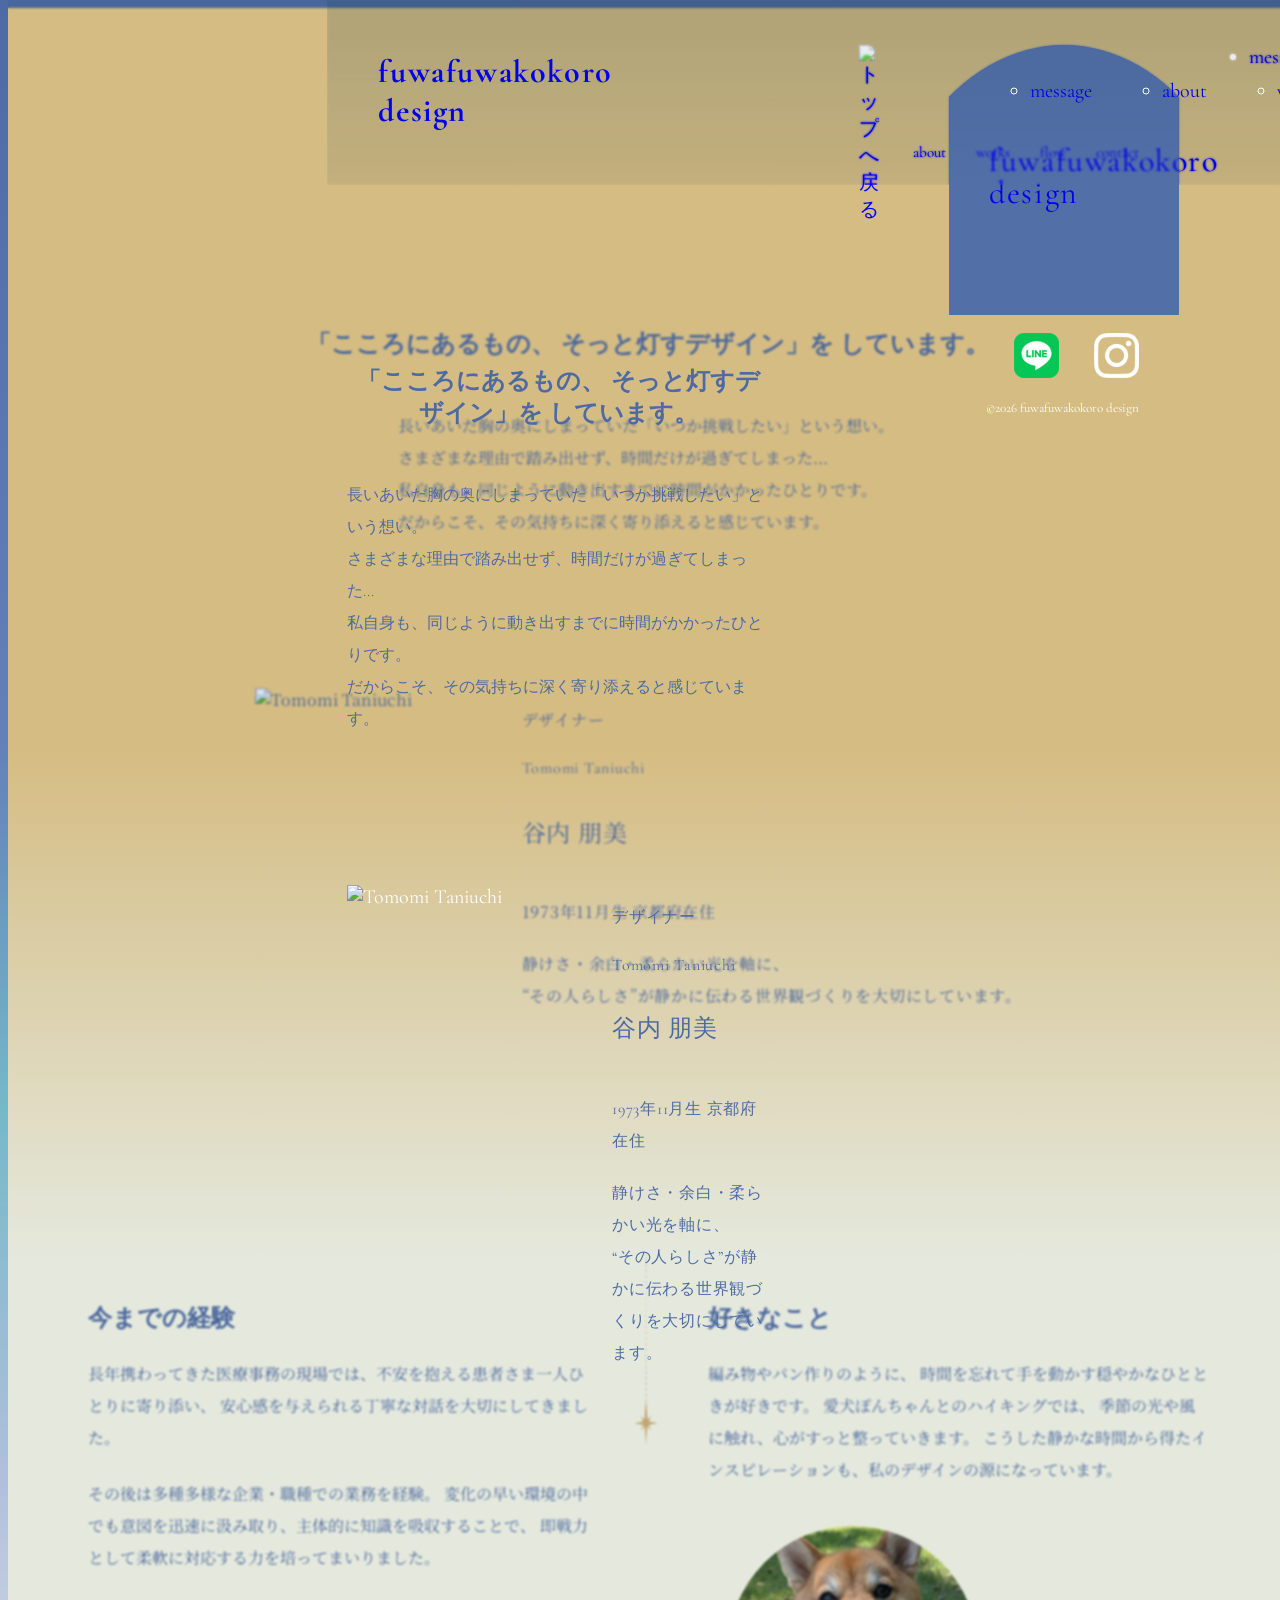
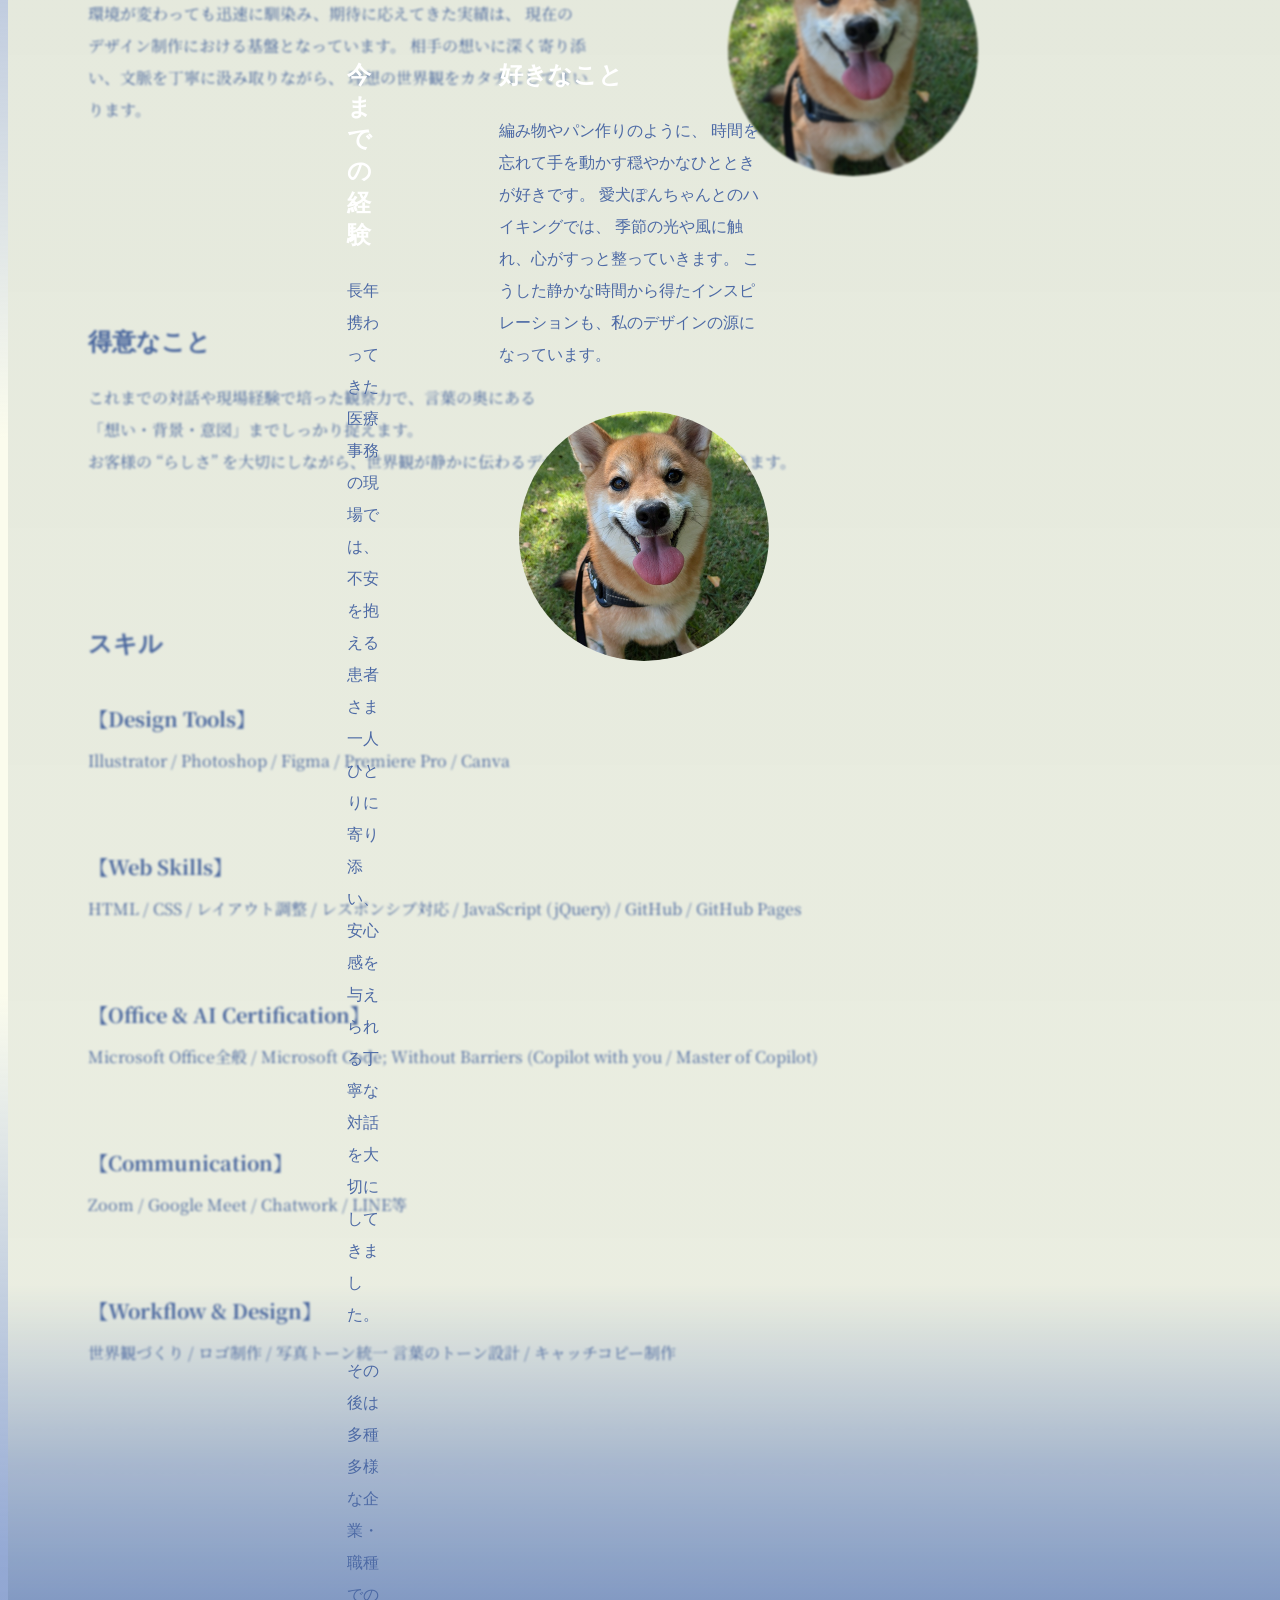
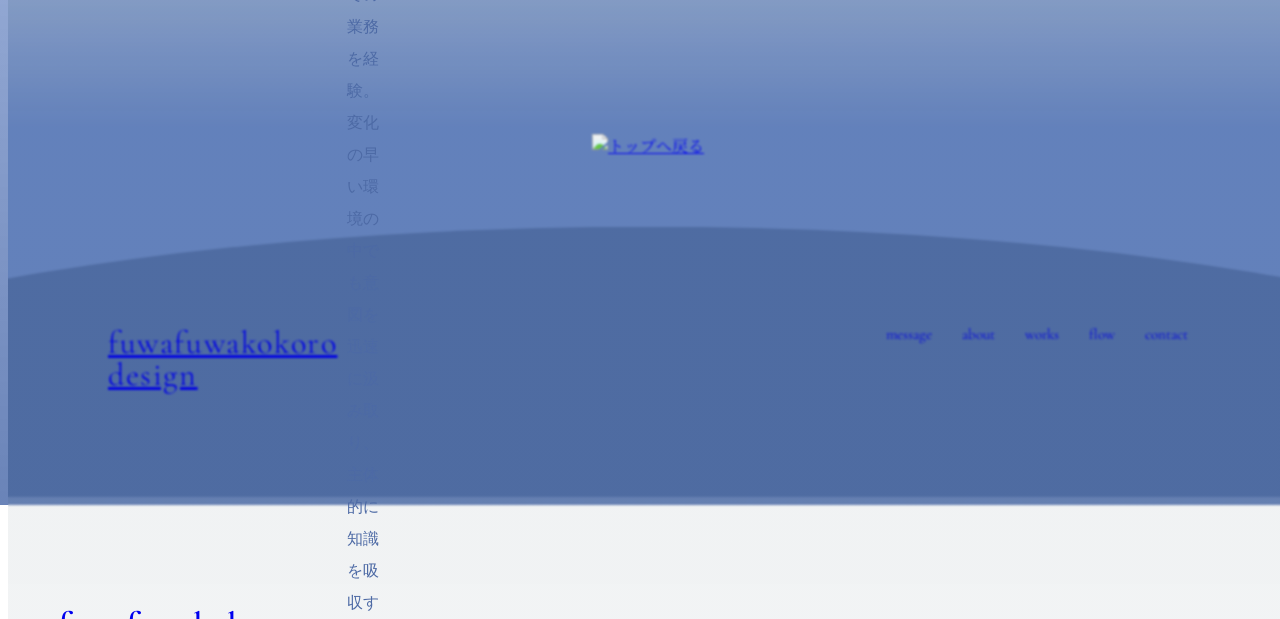
==== commit 005e14fd: "Update about.html" ====
--- a/about.html
+++ b/about.html
@@ -27,6 +27,35 @@
             </a>
         </h1>
         <nav class="header-nav">
+            <ul><!DOCTYPE html>
+<html lang="ja">
+
+<head>
+    <meta charset="UTF-8">
+    <meta name="viewport" content="width=device-width, initial-scale=1.0">
+    <title>fuwafuwakokoro design</title>
+    <meta name="description" content="fuwafuwakokoroデザインポートフォリオ">
+    <!-- フォントの読み込み -->
+    <link rel="preconnect" href="https://fonts.googleapis.com">
+    <link rel="preconnect" href="https://fonts.gstatic.com" crossorigin>
+    <link
+        href="https://fonts.googleapis.com/css2?family=Cormorant+Garamond:ital,wght@0,300..700;1,300..700&family=Noto+Serif+JP:wght@200..900&display=swap"
+        rel="stylesheet">
+    <!-- cssの読み込み -->
+    <link rel="stylesheet" href="css/reset.css">
+    <link rel="stylesheet" href="css/style.css">
+    <link rel="icon" href="./images/favicon.ico">
+</head>
+
+<body class="about-page">
+
+    <header id="header">
+        <h1 class="logo">
+            <a href="index.html">
+                fuwafuwakokoro <br>design
+            </a>
+        </h1>
+        <nav class="header-nav">
             <ul>
                 <li><a href="index.html#message">message</a></li>
                 <li><a href="about.html">about</a></li>
@@ -62,10 +91,13 @@
                 だからこそ、その気持ちに深く寄り添えると感じています。
             </p>
         </div>
+
         <div class="about-content">
             <div class="about-photo">
-                <img class="photo-pc" src="images/about.png" alt="Tomomi Taniuchi">
-                <img class="photo-sp" src="images/about-sp.png" alt="Tomomi Taniuchi">
+
+
+                <img class="photo-pc" src="images/about-page_pc.png" alt="Tomomi Taniuchi">
+                <img class="photo-sp" src="images/about-page_sp.png" alt="Tomomi Taniuchi">
             </div>
             <div class="about-text">
                 <p class="job-title">デザイナー</p>
@@ -213,3 +245,188 @@
 </body>
 
 </html>
+                <li><a href="index.html#message">message</a></li>
+                <li><a href="about.html">about</a></li>
+                <li><a href="all-work.html?filter=all">works</a></li>
+                <li><a href="index.html#flow">flow</a></li>
+                <li><a href="index.html#contact">contact</a></li>
+            </ul>
+        </nav>
+
+        <div class="hamburger" aria-label="メニュー開閉" role="button" tabindex="0"></div>
+
+        <nav class="sp-menu">
+            <ul>
+                <li><a href="index.html#message">message</a></li>
+                <li><a href="about.html">about</a></li>
+                <li><a href="all-work.html?filter=all">works</a></li>
+                <li><a href="index.html#flow">flow</a></li>
+                <li><a href="index.html#contact">contact</a></li>
+            </ul>
+        </nav>
+    </header>
+
+    <main class="about-main">
+        <h2 class="about-main-catch">
+            「こころにあるもの、<br class="sp-only">
+            そっと灯すデザイン」を<br class="sp-only">
+            しています。
+        </h2>
+        <div class="about-main-text">
+            <p>長いあいだ胸の奥にしまっていた「いつか挑戦したい」という想い。<br>
+                さまざまな理由で踏み出せず、時間だけが過ぎてしまった...<br>
+                私自身も、同じように動き出すまでに時間がかかったひとりです。<br>
+                だからこそ、その気持ちに深く寄り添えると感じています。
+            </p>
+        </div>
+        <div class="about-content">
+            <div class="about-photo">
+                <img class="photo-pc" src="images/about.png" alt="Tomomi Taniuchi">
+                <img class="photo-sp" src="images/about-sp.png" alt="Tomomi Taniuchi">
+            </div>
+            <div class="about-text">
+                <p class="job-title">デザイナー</p>
+                <p class="name-en">Tomomi Taniuchi</p>
+                <p class="name-ja">谷内 朋美 </p>
+                <p>1973年11月生 京都府在住</p>
+                <p>静けさ・余白・柔らかい光を軸に、<br>
+                    “その人らしさ”が静かに伝わる世界観づくりを大切にしています。
+                </p>
+            </div>
+        </div>
+
+        <!-- 経験と好きなこと (2カラムエリア) -->
+        <div class="about-grid-section">
+            <!-- 今までの経験 -->
+            <section class="about-block">
+                <h2 class="about-block-title">今までの経験</h2>
+                <div class="about-block-body">
+                    <p>
+                        長年携わってきた医療事務の現場では、不安を抱える患者さま一人ひとりに寄り添い、
+                        安心感を与えられる丁寧な対話を大切にしてきました。
+                    </p>
+                    <p>
+                        その後は多種多様な企業・職種での業務を経験。
+                        変化の早い環境の中でも意図を迅速に汲み取り、主体的に知識を吸収することで、
+                        即戦力として柔軟に対応する力を培ってまいりました。
+                    </p>
+                    <p>
+                        環境が変わっても迅速に馴染み、期待に応えてきた実績は、
+                        現在のデザイン制作における基盤となっています。
+                        相手の想いに深く寄り添い、文脈を丁寧に汲み取りながら、
+                        理想の世界観をカタチにしてまいります。
+                    </p>
+                </div>
+
+                <img src="images/star-decoration.svg" class="body-right-dec" alt="" aria-hidden="true">
+            </section>
+
+            <!-- 好きなこと -->
+            <section class="about-block">
+                <h2 class="about-block-title">好きなこと</h2>
+                <div class="about-block-body">
+                    <p>
+                        編み物やパン作りのように、
+                        時間を忘れて手を動かす穏やかなひとときが好きです。
+                        愛犬ぽんちゃんとのハイキングでは、
+                        季節の光や風に触れ、心がすっと整っていきます。
+                        こうした静かな時間から得たインスピレーションも、私のデザインの源になっています。
+                    </p>
+                </div>
+                <!-- 愛犬写真とイラスト装飾 -->
+                <div class="about-dog-wrapper">
+                    <div class="deco-line"><img src="images/deco-line.svg" alt="" aria-hidden="true"></div>
+                    <div class="dog-photo">
+                        <img src="images/dog.png" alt="愛犬ぽんちゃん">
+                    </div>
+                </div>
+            </section>
+        </div>
+
+        <!-- 得意なこと -->
+        <section class="about-section">
+            <h2 class="about-block-title">得意なこと</h2>
+            <div class="about-block-body">
+                <p>
+                    これまでの対話や現場経験で培った観察力で、言葉の奥にある<br>
+                    「想い・背景・意図」までしっかり捉えます。<br>
+                    お客様の “らしさ” を大切にしながら、世界観が静かに伝わるデザインへと落とし込んでいきます。
+                </p>
+            </div>
+        </section>
+
+        <!-- スキル -->
+        <section class="about-section">
+            <h2 class="about-block-title">スキル</h2>
+            <div class="skills-container">
+                <div class="skill-category">
+                    <h3>【Design Tools】</h3>
+                    <p>Illustrator / Photoshop / Figma / Premiere Pro / Canva</p>
+                </div>
+                <div class="skill-category">
+                    <h3>【Web Skills】</h3>
+                    <p>HTML / CSS / レイアウト調整 / レスポンシブ対応 / JavaScript (jQuery) /
+                        GitHub / GitHub Pages
+                    </p>
+                </div>
+                <div class="skill-category">
+                    <h3>【Office & AI Certification】</h3>
+                    <p>
+                        Microsoft Office全般 /
+                        Microsoft Code; Without Barriers (Copilot with you / Master of Copilot)
+                    </p>
+                </div>
+                <div class="skill-category">
+                    <h3>【Communication】</h3>
+                    <p>Zoom / Google Meet / Chatwork / LINE等</p>
+                </div>
+                <div class="skill-category">
+                    <h3>【Workflow & Design】</h3>
+                    <p>世界観づくり / ロゴ制作 / 写真トーン統一
+                        言葉のトーン設計 / キャッチコピー制作
+                    </p>
+                </div>
+            </div>
+        </section>
+    </main>
+
+    <div class="to-top">
+        <a href="#" aria-label="ページトップへ戻る">
+            <img src="images/Back-to-Top.png" alt="トップへ戻る">
+        </a>
+    </div>
+
+    <footer class="footer">
+        <div class="footer_inner">
+            <div class="footer_logo"><a href="index.html">
+                    fuwafuwakokoro<br>
+                    design
+                </a>
+            </div>
+
+            <nav class="footer_nav">
+                <a href="index.html#message">message</a>
+                <a href="about.html">about</a>
+                <a href="all-work.html?filter=all">works</a>
+                <a href="index.html#flow">flow</a>
+                <a href="index.html#contact">contact</a>
+            </nav>
+
+            <div class="footer_bottom">
+                <div class="footer_sns">
+                    <a href="https://lin.ee/VAMANF5" target="_blank" rel="noopener noreferrer"><img
+                            src="images/line_logo.webp" alt="line"></a>
+                    <a href="https://www.instagram.com/fuwafuwakokoro_design/" target="_blank"
+                        rel="noopener noreferrer"><img src="images/instagram_glyph_white_1.webp" alt="instagram"></a>
+                </div>
+
+                <small>©2026 fuwafuwakokoro design</small>
+            </div>
+        </div>
+    </footer>
+
+    <script src="common.js"></script>
+    <script src="page.js"></script>
+</body>
+
+</html>
--- a/CSS/style.css
+++ b/CSS/style.css
@@ -16,7 +16,8 @@
         rgba(99, 128, 185, 1) 20%,
         rgba(59, 155, 176, 0.7) 30%,
         rgba(99, 128, 185, 0.5) 40%,
-        rgba(251, 252, 237, 1) 55% 70%,
+        rgba(251, 252, 237, 1) 55%,
+        rgba(251, 252, 237, 1) 70%,
         rgba(104, 134, 195, 0.7) 85%,
         rgba(77, 106, 165, 1) 110%
     );
@@ -967,7 +968,8 @@
     background-image: linear-gradient(
         0deg,
         rgba(104, 134, 195, 1) 11%,
-        rgba(251, 252, 237, 1) 34% 71%,
+        rgba(251, 252, 237, 1) 34%,
+        rgba(251, 252, 237, 1) 71%,
         rgba(59, 155, 176, 1) 88%,
         rgba(77, 106, 165, 0.93) 100%
     );
@@ -1159,7 +1161,8 @@
         0deg,
         rgba(104, 134, 195, 1) 10%,
         rgba(178, 193, 216, 0.9) 17%,
-        rgba(251, 252, 237, 1) 22% 66%,
+        rgba(251, 252, 237, 1) 22%,
+        rgba(251, 252, 237, 1) 66%,
         rgba(233, 202, 136, 1) 80%
     );
     color: rgba(77, 106, 165, 1);
@@ -1175,19 +1178,37 @@
 }
 
 .about-main {
-    max-width: 1440px;
+    max-width: 1120px;
     margin: 0 auto;
     padding: 300px 20px 200px;
 }
+body.about-page .about-content {
+    margin-top: 150px;
+}
 .about-main-catch {
     font-size: 24px;
 
     margin-bottom: 50px;
     text-align: center;
 }
+/* 「今までの経験」セクションを位置の基準にする */
+.about-block {
+    position: relative;
+}
+
+/* 装飾画像（セクションの右側中央に配置） */
+.body-right-dec {
+    position: absolute;
+    bottom: 330px; /* 先ほどぴったりだった位置 */
+    right: -70px; /* 横位置 */
+    width: 24px;
+    height: auto;
+    pointer-events: none;
+    z-index: 1;
+}
 /* PCでは指定した改行を無視（1行で表示） */
-body.about-page .sp-only {
-    display: block;
+body.about-page br.sp-only {
+    display: none;
 }
 .about-main-text {
     font-size: 16px;
@@ -1228,7 +1249,7 @@
 .about-grid-section {
     display: flex;
     justify-content: space-between;
-    gap: 80px;
+    gap: 120px;
     margin-top: 150px;
 }
 
@@ -1394,7 +1415,8 @@
             rgba(99, 128, 185, 1) 10%,
             rgba(59, 155, 176, 0.7) 30%,
             rgba(99, 128, 185, 0.5) 40%,
-            rgba(251, 252, 237, 1) 53% 70%,
+            rgba(251, 252, 237, 1) 53%,
+            rgba(251, 252, 237, 1) 70%,
             rgba(104, 134, 195, 0.7) 90%,
             rgba(77, 106, 165, 1) 110%
         );
@@ -1668,7 +1690,8 @@
             rgba(99, 128, 185, 1) 8%,
             rgba(59, 155, 176, 0.7) 20%,
             rgba(99, 128, 185, 0.5) 30%,
-            rgba(251, 252, 237, 1) 45% 72%,
+            rgba(251, 252, 237, 1) 45%,
+            rgba(251, 252, 237, 1) 72%,
             rgba(104, 134, 195, 0.7) 88%,
             rgba(77, 106, 165, 1) 110%
         );
@@ -1992,6 +2015,7 @@
         margin-bottom: 20px;
         text-align: center; /* 中央揃えで見やすく */
     }
+
     /* 1. 今までの経験 & 好きなこと の2カラムエリアを縦並びに */
     body.about-page .about-grid-section {
         display: flex;
@@ -2034,8 +2058,8 @@
         gap: 16px;
         margin-top: 30px;
     }
-    .sp-only {
-        display: block; /* スマホのみ改行を有効化 */
+    body.about-page br.sp-only {
+        display: inline;
     }
 
     .about-main-catch {
@@ -2043,4 +2067,25 @@
         line-height: 1.7; /* 行間を少し空けると読みやすくなります */
         text-align: center; /* 中央揃えでバランスを整える */
     }
-}
+    .body-right-dec {
+        /* 1. PC版の位置（右側）をクリアして中央へ */
+        right: 83%;
+
+        /* 2. 「今までの経験」ブロックの下枠外へ押し出す */
+        bottom: -110px; /* 数値を大きくすると「好きなこと」側に近づきます */
+
+        /* 3. 回転と中心揃え */
+        transform: translateX(50%) rotate(-90deg);
+        transform-origin: center center;
+
+        /* 4. スマホ用のサイズ感 */
+        width: 25px;
+    }
+
+    /* 「今までの経験」と「好きなこと」の間の余白を確保 */
+    .about-grid-section {
+        display: flex;
+        flex-direction: column;
+        gap: 80px; /* 装飾が入るスペースを開ける */
+    }
+}
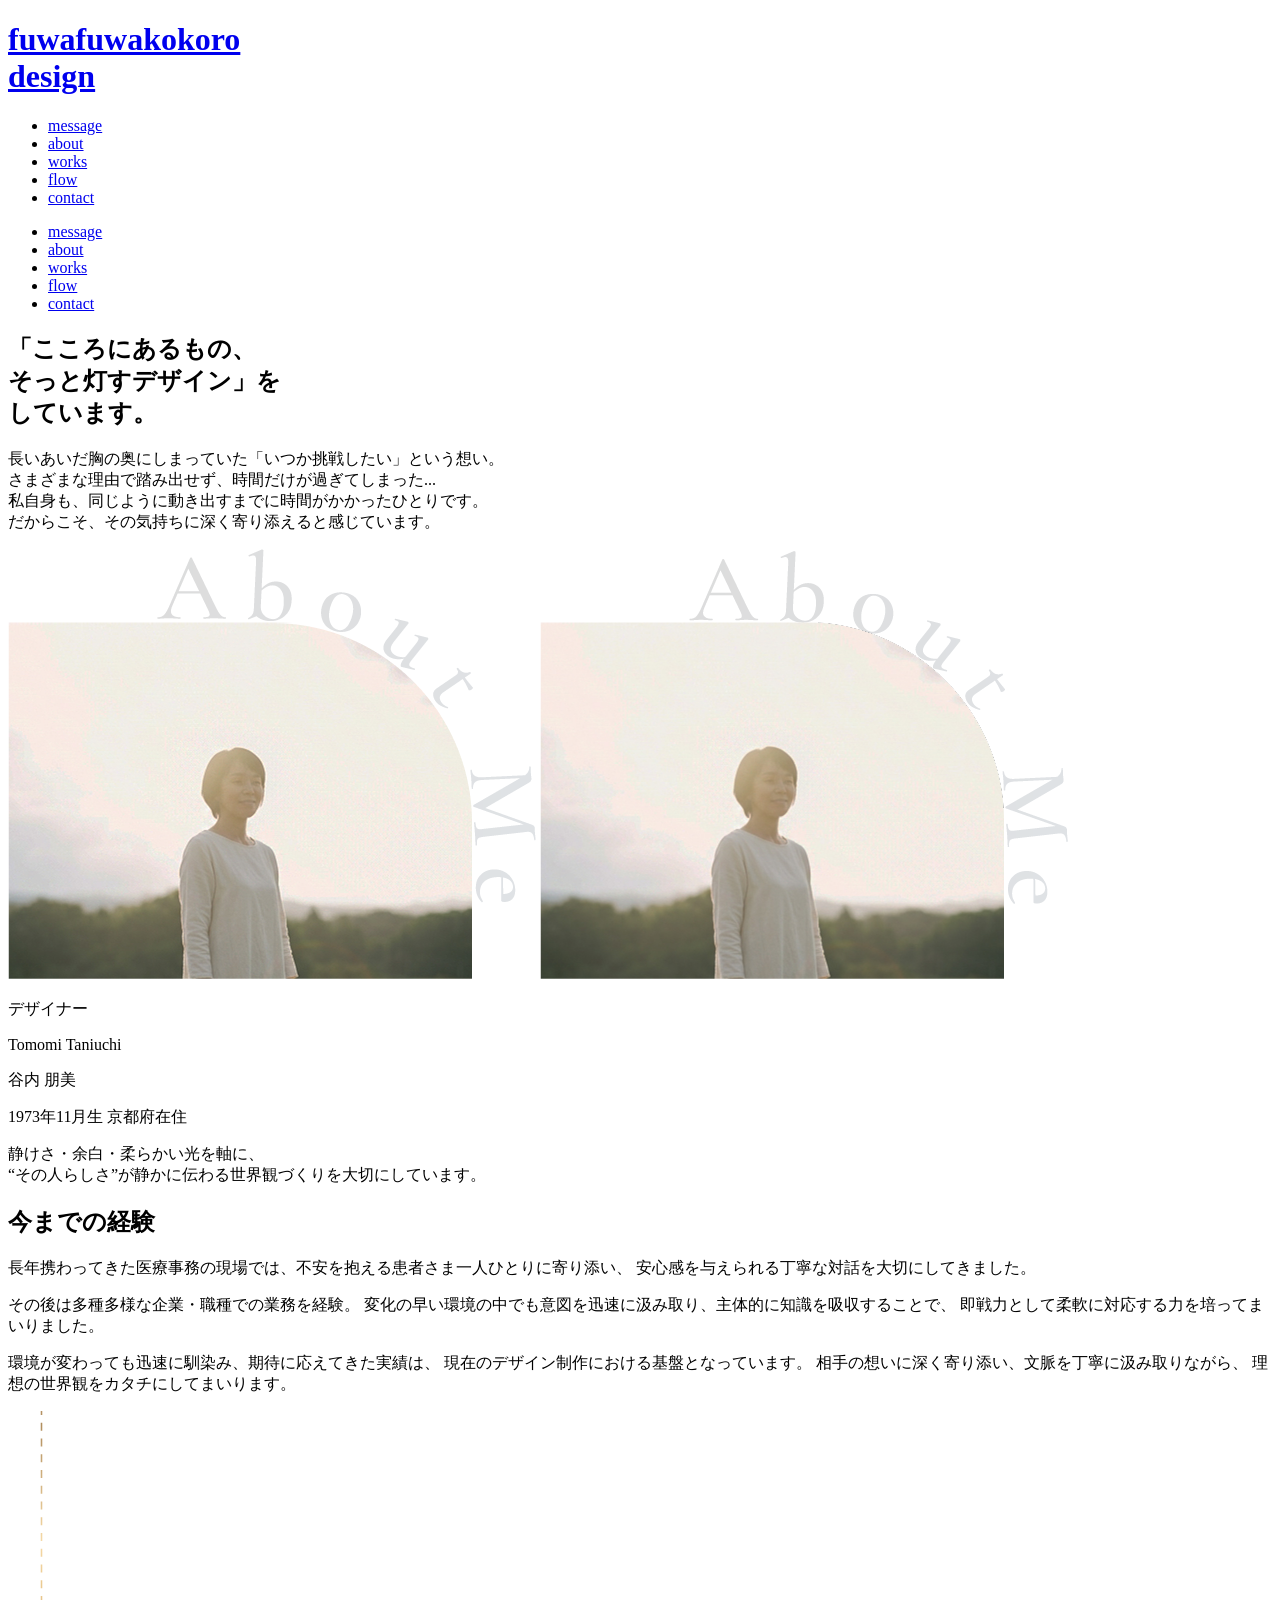
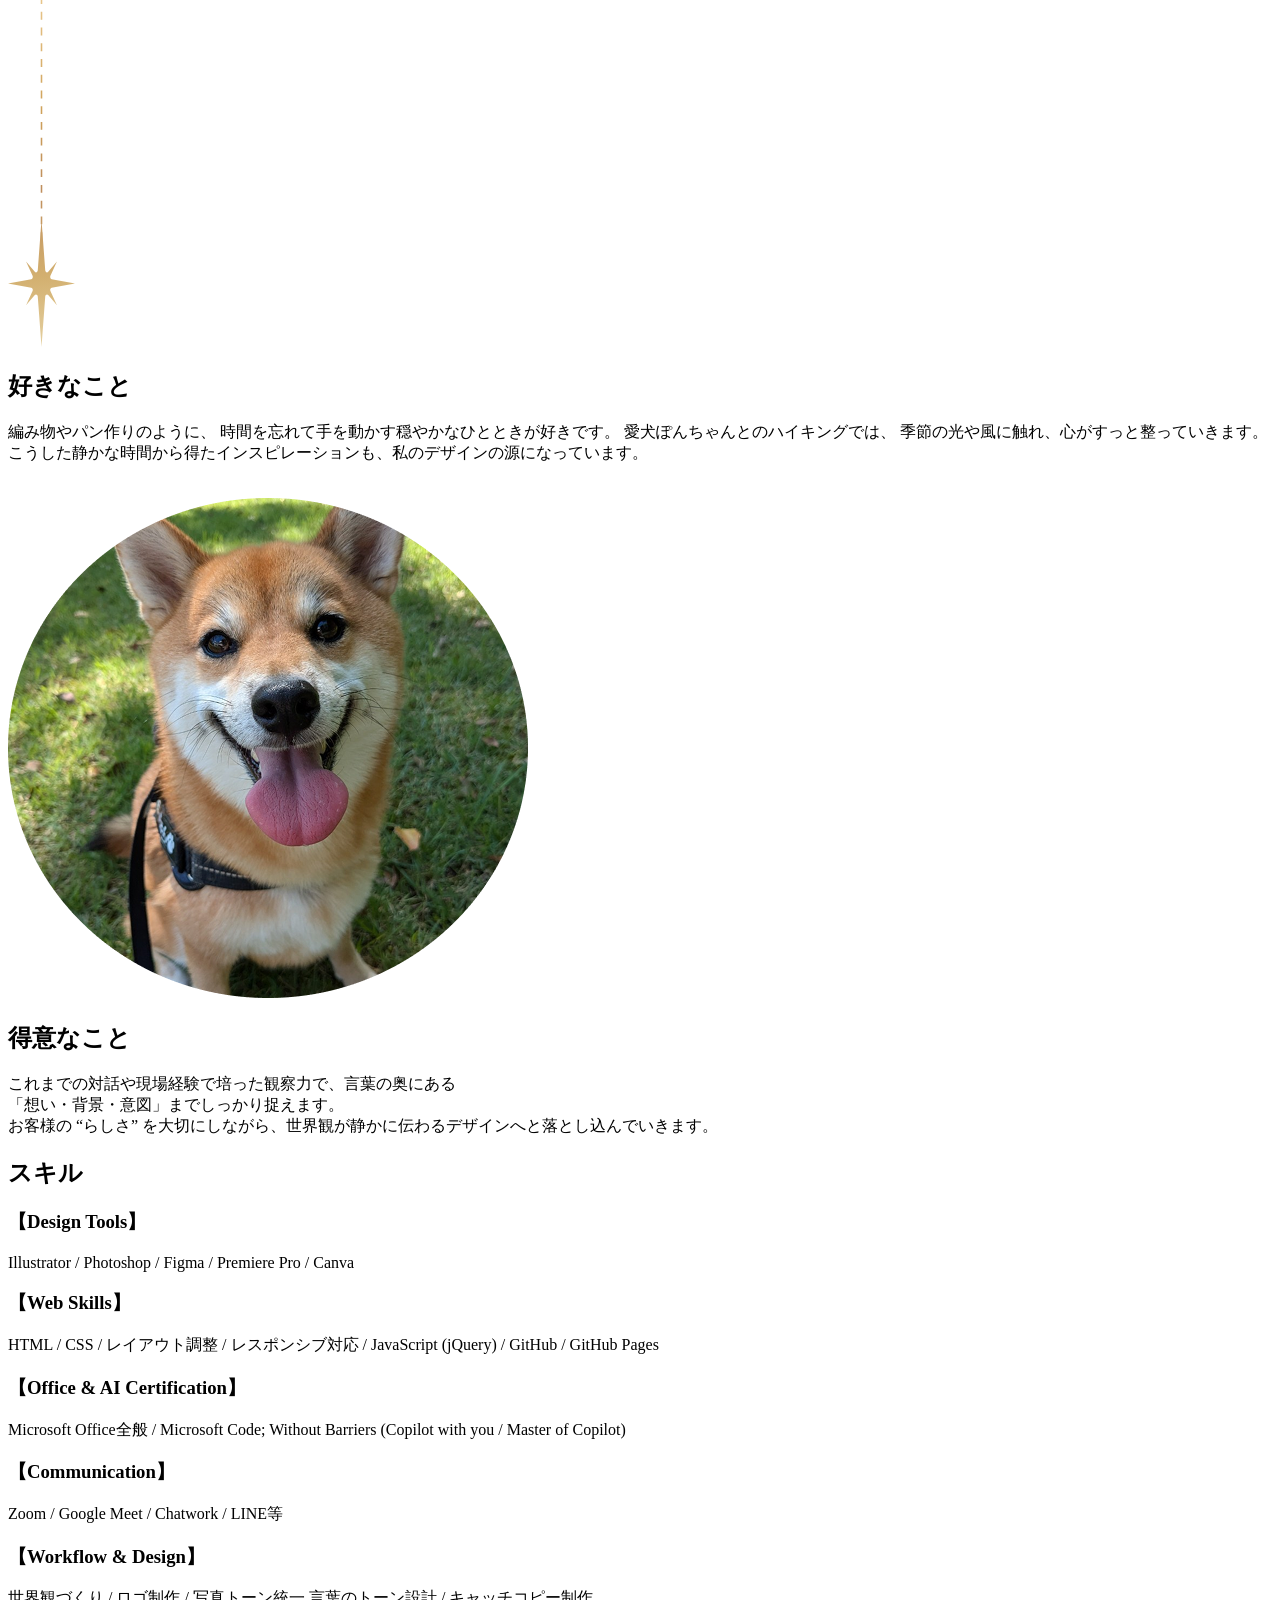
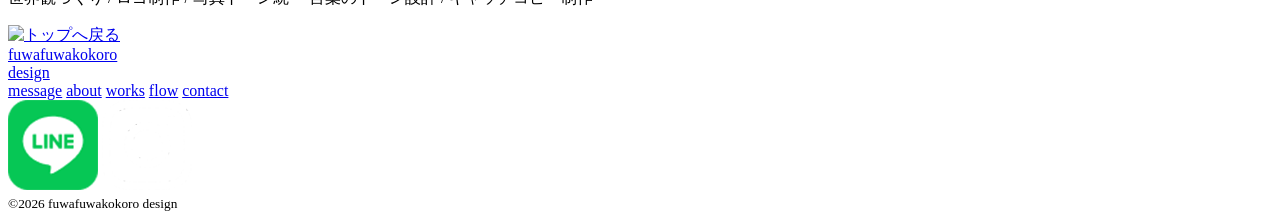
==== commit 9be5c5fb: "Update about.html" ====
--- a/about.html
+++ b/about.html
@@ -1,33 +1,4 @@
 <!DOCTYPE html>
-<html lang="ja">
-
-<head>
-    <meta charset="UTF-8">
-    <meta name="viewport" content="width=device-width, initial-scale=1.0">
-    <title>fuwafuwakokoro design</title>
-    <meta name="description" content="fuwafuwakokoroデザインポートフォリオ">
-    <!-- フォントの読み込み -->
-    <link rel="preconnect" href="https://fonts.googleapis.com">
-    <link rel="preconnect" href="https://fonts.gstatic.com" crossorigin>
-    <link
-        href="https://fonts.googleapis.com/css2?family=Cormorant+Garamond:ital,wght@0,300..700;1,300..700&family=Noto+Serif+JP:wght@200..900&display=swap"
-        rel="stylesheet">
-    <!-- cssの読み込み -->
-    <link rel="stylesheet" href="CSS/reset.css">
-    <link rel="stylesheet" href="CSS/style.css">
-    <link rel="icon" href="./images/favicon.ico">
-</head>
-
-<body class="about-page">
-
-    <header id="header">
-        <h1 class="logo">
-            <a href="index.html">
-                fuwafuwakokoro <br>design
-            </a>
-        </h1>
-        <nav class="header-nav">
-            <ul><!DOCTYPE html>
 <html lang="ja">
 
 <head>
@@ -245,188 +216,3 @@
 </body>
 
 </html>
-                <li><a href="index.html#message">message</a></li>
-                <li><a href="about.html">about</a></li>
-                <li><a href="all-work.html?filter=all">works</a></li>
-                <li><a href="index.html#flow">flow</a></li>
-                <li><a href="index.html#contact">contact</a></li>
-            </ul>
-        </nav>
-
-        <div class="hamburger" aria-label="メニュー開閉" role="button" tabindex="0"></div>
-
-        <nav class="sp-menu">
-            <ul>
-                <li><a href="index.html#message">message</a></li>
-                <li><a href="about.html">about</a></li>
-                <li><a href="all-work.html?filter=all">works</a></li>
-                <li><a href="index.html#flow">flow</a></li>
-                <li><a href="index.html#contact">contact</a></li>
-            </ul>
-        </nav>
-    </header>
-
-    <main class="about-main">
-        <h2 class="about-main-catch">
-            「こころにあるもの、<br class="sp-only">
-            そっと灯すデザイン」を<br class="sp-only">
-            しています。
-        </h2>
-        <div class="about-main-text">
-            <p>長いあいだ胸の奥にしまっていた「いつか挑戦したい」という想い。<br>
-                さまざまな理由で踏み出せず、時間だけが過ぎてしまった...<br>
-                私自身も、同じように動き出すまでに時間がかかったひとりです。<br>
-                だからこそ、その気持ちに深く寄り添えると感じています。
-            </p>
-        </div>
-        <div class="about-content">
-            <div class="about-photo">
-                <img class="photo-pc" src="images/about.png" alt="Tomomi Taniuchi">
-                <img class="photo-sp" src="images/about-sp.png" alt="Tomomi Taniuchi">
-            </div>
-            <div class="about-text">
-                <p class="job-title">デザイナー</p>
-                <p class="name-en">Tomomi Taniuchi</p>
-                <p class="name-ja">谷内 朋美 </p>
-                <p>1973年11月生 京都府在住</p>
-                <p>静けさ・余白・柔らかい光を軸に、<br>
-                    “その人らしさ”が静かに伝わる世界観づくりを大切にしています。
-                </p>
-            </div>
-        </div>
-
-        <!-- 経験と好きなこと (2カラムエリア) -->
-        <div class="about-grid-section">
-            <!-- 今までの経験 -->
-            <section class="about-block">
-                <h2 class="about-block-title">今までの経験</h2>
-                <div class="about-block-body">
-                    <p>
-                        長年携わってきた医療事務の現場では、不安を抱える患者さま一人ひとりに寄り添い、
-                        安心感を与えられる丁寧な対話を大切にしてきました。
-                    </p>
-                    <p>
-                        その後は多種多様な企業・職種での業務を経験。
-                        変化の早い環境の中でも意図を迅速に汲み取り、主体的に知識を吸収することで、
-                        即戦力として柔軟に対応する力を培ってまいりました。
-                    </p>
-                    <p>
-                        環境が変わっても迅速に馴染み、期待に応えてきた実績は、
-                        現在のデザイン制作における基盤となっています。
-                        相手の想いに深く寄り添い、文脈を丁寧に汲み取りながら、
-                        理想の世界観をカタチにしてまいります。
-                    </p>
-                </div>
-
-                <img src="images/star-decoration.svg" class="body-right-dec" alt="" aria-hidden="true">
-            </section>
-
-            <!-- 好きなこと -->
-            <section class="about-block">
-                <h2 class="about-block-title">好きなこと</h2>
-                <div class="about-block-body">
-                    <p>
-                        編み物やパン作りのように、
-                        時間を忘れて手を動かす穏やかなひとときが好きです。
-                        愛犬ぽんちゃんとのハイキングでは、
-                        季節の光や風に触れ、心がすっと整っていきます。
-                        こうした静かな時間から得たインスピレーションも、私のデザインの源になっています。
-                    </p>
-                </div>
-                <!-- 愛犬写真とイラスト装飾 -->
-                <div class="about-dog-wrapper">
-                    <div class="deco-line"><img src="images/deco-line.svg" alt="" aria-hidden="true"></div>
-                    <div class="dog-photo">
-                        <img src="images/dog.png" alt="愛犬ぽんちゃん">
-                    </div>
-                </div>
-            </section>
-        </div>
-
-        <!-- 得意なこと -->
-        <section class="about-section">
-            <h2 class="about-block-title">得意なこと</h2>
-            <div class="about-block-body">
-                <p>
-                    これまでの対話や現場経験で培った観察力で、言葉の奥にある<br>
-                    「想い・背景・意図」までしっかり捉えます。<br>
-                    お客様の “らしさ” を大切にしながら、世界観が静かに伝わるデザインへと落とし込んでいきます。
-                </p>
-            </div>
-        </section>
-
-        <!-- スキル -->
-        <section class="about-section">
-            <h2 class="about-block-title">スキル</h2>
-            <div class="skills-container">
-                <div class="skill-category">
-                    <h3>【Design Tools】</h3>
-                    <p>Illustrator / Photoshop / Figma / Premiere Pro / Canva</p>
-                </div>
-                <div class="skill-category">
-                    <h3>【Web Skills】</h3>
-                    <p>HTML / CSS / レイアウト調整 / レスポンシブ対応 / JavaScript (jQuery) /
-                        GitHub / GitHub Pages
-                    </p>
-                </div>
-                <div class="skill-category">
-                    <h3>【Office & AI Certification】</h3>
-                    <p>
-                        Microsoft Office全般 /
-                        Microsoft Code; Without Barriers (Copilot with you / Master of Copilot)
-                    </p>
-                </div>
-                <div class="skill-category">
-                    <h3>【Communication】</h3>
-                    <p>Zoom / Google Meet / Chatwork / LINE等</p>
-                </div>
-                <div class="skill-category">
-                    <h3>【Workflow & Design】</h3>
-                    <p>世界観づくり / ロゴ制作 / 写真トーン統一
-                        言葉のトーン設計 / キャッチコピー制作
-                    </p>
-                </div>
-            </div>
-        </section>
-    </main>
-
-    <div class="to-top">
-        <a href="#" aria-label="ページトップへ戻る">
-            <img src="images/Back-to-Top.png" alt="トップへ戻る">
-        </a>
-    </div>
-
-    <footer class="footer">
-        <div class="footer_inner">
-            <div class="footer_logo"><a href="index.html">
-                    fuwafuwakokoro<br>
-                    design
-                </a>
-            </div>
-
-            <nav class="footer_nav">
-                <a href="index.html#message">message</a>
-                <a href="about.html">about</a>
-                <a href="all-work.html?filter=all">works</a>
-                <a href="index.html#flow">flow</a>
-                <a href="index.html#contact">contact</a>
-            </nav>
-
-            <div class="footer_bottom">
-                <div class="footer_sns">
-                    <a href="https://lin.ee/VAMANF5" target="_blank" rel="noopener noreferrer"><img
-                            src="images/line_logo.webp" alt="line"></a>
-                    <a href="https://www.instagram.com/fuwafuwakokoro_design/" target="_blank"
-                        rel="noopener noreferrer"><img src="images/instagram_glyph_white_1.webp" alt="instagram"></a>
-                </div>
-
-                <small>©2026 fuwafuwakokoro design</small>
-            </div>
-        </div>
-    </footer>
-
-    <script src="common.js"></script>
-    <script src="page.js"></script>
-</body>
-
-</html>
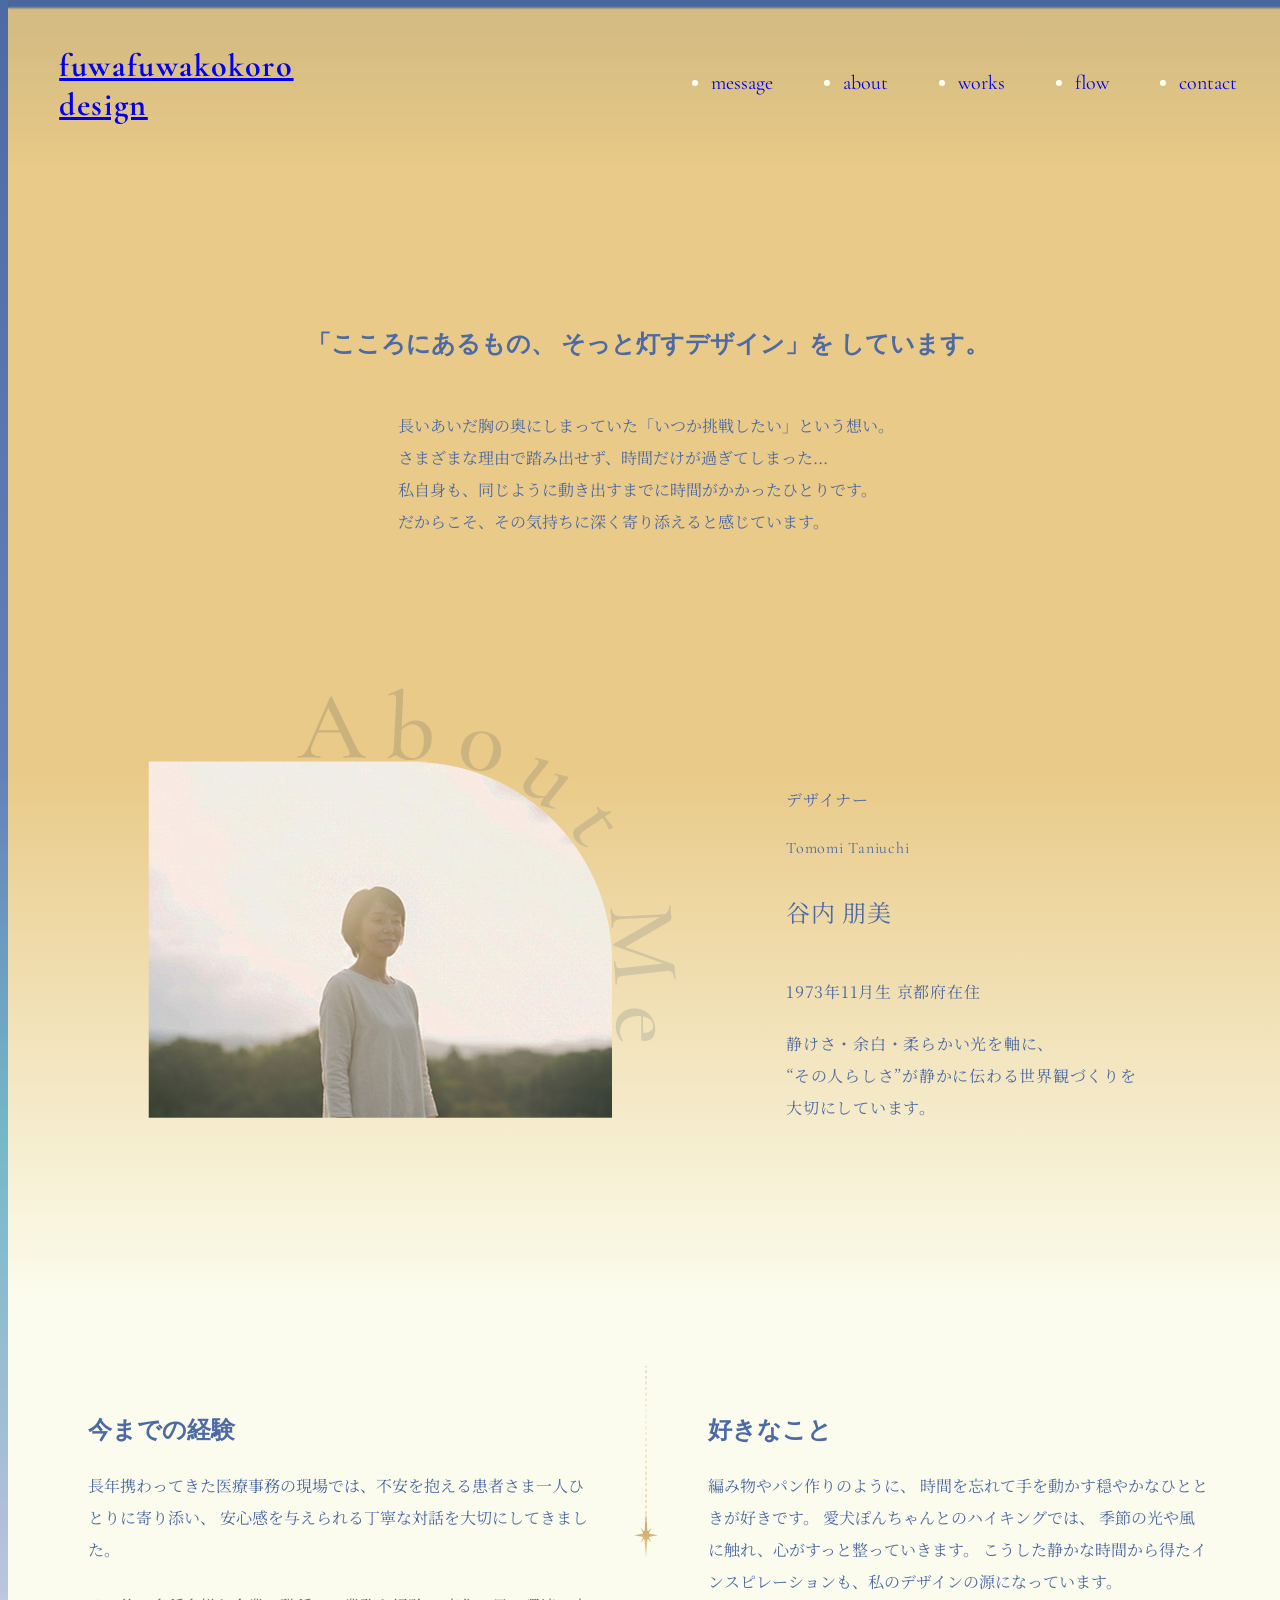
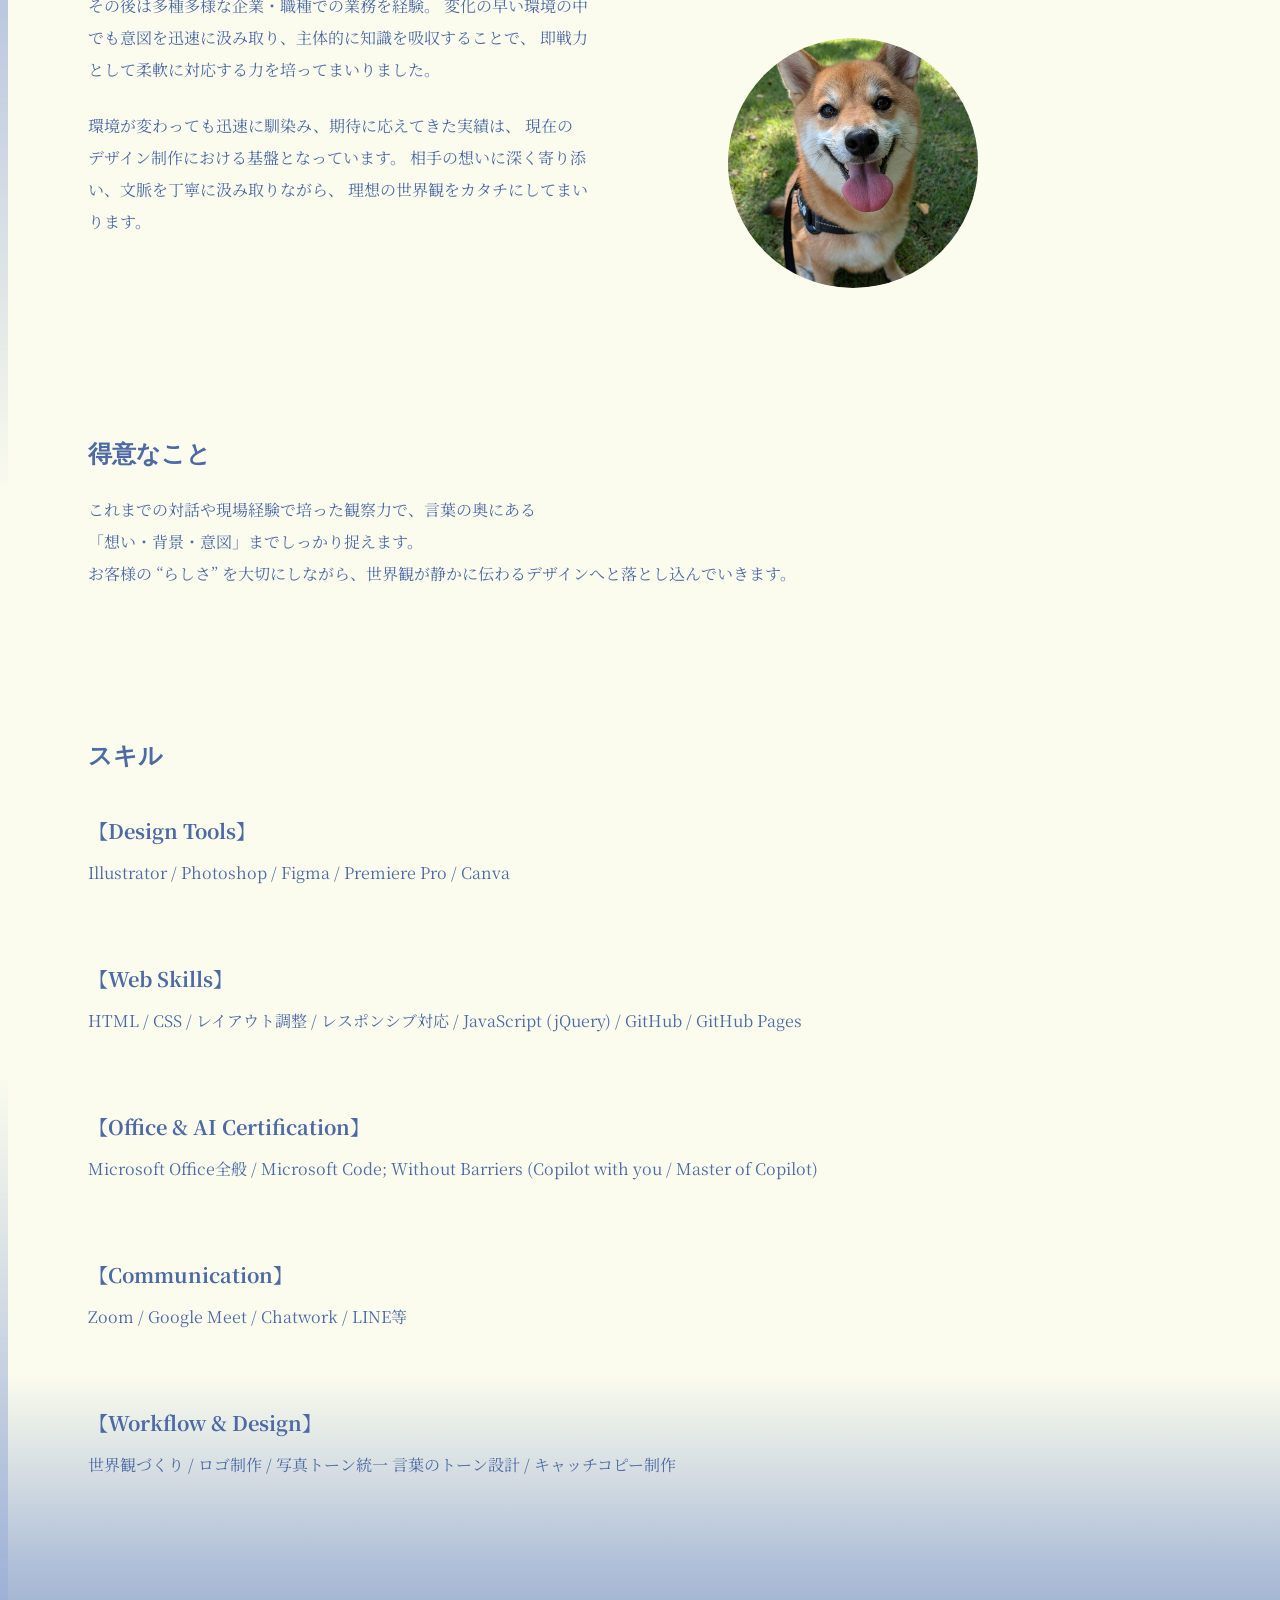
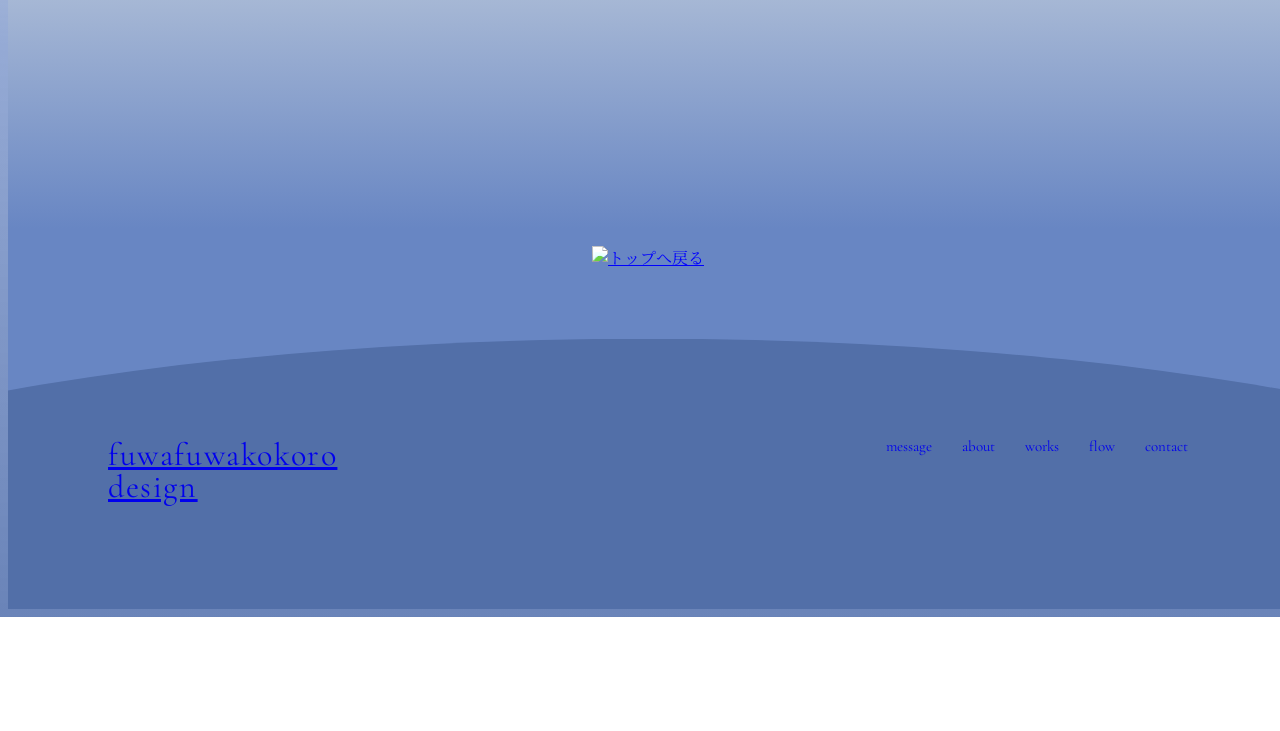
==== commit 6e2fb0d9: "Update about.html" ====
--- a/about.html
+++ b/about.html
@@ -13,8 +13,8 @@
         href="https://fonts.googleapis.com/css2?family=Cormorant+Garamond:ital,wght@0,300..700;1,300..700&family=Noto+Serif+JP:wght@200..900&display=swap"
         rel="stylesheet">
     <!-- cssの読み込み -->
-    <link rel="stylesheet" href="css/reset.css">
-    <link rel="stylesheet" href="css/style.css">
+    <link rel="stylesheet" href="CSS/reset.css">
+    <link rel="stylesheet" href="CSS/style.css">
     <link rel="icon" href="./images/favicon.ico">
 </head>
 
--- a/CSS/style.css
+++ b/CSS/style.css
@@ -0,0 +1,2093 @@
+@charset "UTF-8";
+
+/* ==========================================
+   1. 基本設定（全ページ共通）
+========================================== */
+html,
+body {
+    overflow-x: hidden;
+    width: 100%;
+    font-family: "Noto Serif JP", serif;
+    color: #ffffff;
+    position: relative;
+    background-image: linear-gradient(
+        180deg,
+        rgba(77, 106, 165, 1),
+        rgba(99, 128, 185, 1) 20%,
+        rgba(59, 155, 176, 0.7) 30%,
+        rgba(99, 128, 185, 0.5) 40%,
+        rgba(251, 252, 237, 1) 55%,
+        rgba(251, 252, 237, 1) 70%,
+        rgba(104, 134, 195, 0.7) 85%,
+        rgba(77, 106, 165, 1) 110%
+    );
+}
+#message,
+#about,
+#works {
+    scroll-margin-top: -300px;
+}
+#flow,
+#contact {
+    scroll-margin-top: 120px;
+    position: relative;
+    margin-top: 250px;
+}
+h2 {
+    font-size: 32px;
+    font-family: "Cormorant Garamond", serif;
+}
+
+/* ==========================================
+   2. 共通パーツ（ヘッダー / フッター / ボタン）
+========================================== */
+
+/* --- ヘッダー --- */
+#header {
+    display: flex;
+    justify-content: space-between;
+    align-items: center;
+    position: fixed;
+    top: 0;
+    width: 100%;
+    padding: 25px 4%;
+    box-sizing: border-box;
+    color: #ffffff;
+    font-family: "Cormorant Garamond", serif;
+    z-index: 9999;
+    backdrop-filter: blur(1px); /* すりガラス効果 */
+    background: linear-gradient(
+        180deg,
+        rgba(39, 69, 85, 0.1) 20%,
+        rgba(0, 0, 0, 0) 100%
+    );
+}
+
+.logo {
+    font-size: 32px;
+    letter-spacing: 0.05em;
+    width: 228px;
+}
+
+.header-nav {
+    margin-left: auto;
+}
+
+.header-nav ul {
+    display: flex;
+    gap: 70px;
+    font-size: 20px;
+}
+
+.header-nav.after-works a,
+.logo.after-works {
+    color: #4d6aa5;
+}
+
+.header-nav.back-white a,
+.logo.back-white p {
+    color: #fff;
+}
+
+.sp-menu,
+.hamburger {
+    display: none;
+}
+
+/* ロゴ共通アニメーション準備 */
+.logo a,
+.footer_logo a {
+    display: inline-block;
+    transition: opacity 0.3s ease;
+}
+
+/* ナビゲーション共通リンク基本設定 */
+.header-nav a,
+.footer_nav a {
+    position: relative;
+    display: inline-block;
+    text-decoration: none;
+    padding-bottom: 4px;
+    transition: color 0.3s ease;
+}
+
+/* ナビ下線の初期状態（透明・横幅0） */
+.header-nav a::after,
+.footer_nav a::after {
+    content: "";
+    position: absolute;
+    bottom: 0;
+    left: 0;
+    width: 0;
+    height: 1px;
+    background-color: currentColor; /* 文字色と連動 */
+    transition: width 0.3s ease;
+}
+
+/* --- コンタクトボタン ＆ 共通ボタンデザイン --- */
+.contact-btn,
+.contact-btn2 {
+    display: flex;
+    margin: 100px auto 200px;
+    justify-content: center;
+    width: 100%;
+}
+
+/* 共通ボタン基本スタイル */
+.contact-btn a,
+.contact-btn2 a,
+.c-form_submit button {
+    display: inline-flex;
+    justify-content: center;
+    align-items: center;
+    box-sizing: border-box;
+    width: 272px;
+    max-width: 100%;
+    height: 60px;
+    padding: 0 20px;
+    border-radius: 100px;
+    font-size: 15px;
+    font-family: "Noto Serif JP", serif;
+    color: #ffffff;
+    border: 1px solid #4d6aa5;
+    background-color: #4d6aa5;
+    text-decoration: none;
+    cursor: pointer;
+    line-height: 1;
+    transition: all 0.3s ease;
+    appearance: none;
+    -webkit-appearance: none;
+}
+
+/* LINEボタン内の画像調整 */
+.contact-btn a img,
+.contact-btn2 a img {
+    max-height: 100%;
+    width: auto;
+    object-fit: contain;
+}
+
+/* テキストリンク（公式LINE等）の自作下線・背景伸び設定 */
+
+.line-link {
+    position: relative;
+    display: inline-block;
+    text-decoration: none;
+    color: #ffffff;
+    padding: 2px 6px;
+    z-index: 1;
+    transition: color 0.3s ease;
+}
+
+.line-link::before {
+    content: "";
+    position: absolute;
+    bottom: 0;
+    left: 0;
+    width: 100%;
+    height: 1px; /* 初期状態の下線の太さ */
+    background-color: #fcfded;
+    border-radius: 4px;
+    z-index: -1;
+    transition: height 0.3s ease;
+}
+
+/* --- お問い合わせフォーム --- */
+.c-form {
+    margin: 0 auto;
+    max-width: 600px;
+}
+
+.c-form_item {
+    display: flex;
+    flex-wrap: wrap;
+    justify-content: space-evenly;
+    margin-bottom: 20px;
+}
+.c-form_label,
+.c-form_input {
+    padding: 10px;
+}
+.c-form_label {
+    width: 90%;
+}
+.c-form_input {
+    width: 90%;
+    font-size: 15px;
+    border: solid 1px #4d6aa5;
+    background-color: rgba(251, 252, 237, 0.8);
+    border-radius: 20px;
+    color: #4d6aa5;
+    box-sizing: border-box;
+}
+
+.c-form_input:focus-visible {
+    outline: #4d6aa5 auto 1px;
+}
+.c-form_required {
+    color: #fff;
+    border-radius: 4px;
+    padding: 5px 5px;
+    margin: 0 0 0 5px;
+}
+.c-form_input::placeholder {
+    color: rgba(77, 106, 165, 0.55);
+}
+
+textarea.c-form_input {
+    height: 160px;
+    background-color: rgba(251, 252, 237, 0.8);
+}
+
+.c-form_submit {
+    text-align: center;
+    margin-top: 80px;
+}
+
+.c-form_submit button {
+    margin-top: 0;
+}
+.c-form_notice {
+    font-size: 14px;
+    color: #ffffff;
+    margin-top: 10px;
+    text-align: center;
+}
+
+/* Back to Top ボタン基本 */
+.to-top {
+    width: 100%;
+    text-align: center;
+    margin-bottom: 70px;
+}
+
+.to-top a {
+    display: inline-block;
+    transition:
+        transform 0.3s ease,
+        opacity 0.3s ease;
+}
+
+.to-top img {
+    filter: brightness(120%);
+    transition: filter 0.3s ease;
+}
+
+/* --- フッター --- */
+.footer {
+    position: relative;
+    height: 270px;
+    background: #526fa8;
+    color: #fff;
+    clip-path: ellipse(85% 100% at 50% 100%);
+}
+
+.footer_inner {
+    position: relative;
+    z-index: 1;
+    width: min(1080px, calc(100% - 80px));
+    height: 100%;
+    margin: 0 auto;
+    padding: 100px 0 30px;
+    display: flex;
+    flex-direction: column;
+}
+
+.footer_logo {
+    font-family: "Cormorant Garamond", serif;
+    font-size: 32px;
+    line-height: 1;
+    letter-spacing: 0.05em;
+    color: #fff;
+}
+
+.footer_nav {
+    position: absolute;
+    top: 100px;
+    right: 0;
+    font-family: "Cormorant Garamond", serif;
+    display: flex;
+    align-items: center;
+    gap: 30px;
+}
+
+.footer_nav a {
+    text-decoration: none;
+    font-family: "Cormorant Garamond", serif;
+    font-size: 15px;
+    line-height: 1;
+}
+
+.footer_bottom {
+    margin-top: auto;
+    display: flex;
+    flex-direction: column;
+    align-items: flex-end;
+    gap: 20px;
+}
+
+.footer_sns {
+    display: flex;
+    align-items: center;
+    gap: 35px;
+}
+
+.footer_sns a img {
+    display: block;
+    width: 45px;
+    height: 45px;
+    object-fit: contain;
+    transition:
+        transform 0.3s ease,
+        opacity 0.3s ease;
+}
+
+.footer_bottom small {
+    font-family: "Cormorant Garamond", serif;
+    font-size: 13px;
+    line-height: 1;
+    white-space: nowrap;
+}
+
+/* ==========================================
+   thanksページ（背景画像差し込み版）
+========================================== */
+body.thanks {
+    min-height: 100vh;
+    width: 100%;
+    margin: 0;
+    padding: 0;
+    box-sizing: border-box;
+    display: flex;
+    justify-content: center;
+    align-items: center;
+    position: relative;
+    overflow-x: hidden;
+
+    /* --- PC用背景画像の設定 --- */
+    background-color: #fcfded;
+    background-image: url("../images/thanks.png"); /* 背景画像のパス */
+    background-position: top center; /* ★画像の上部中央を基準にする（星を見切れさせない） */
+    background-size: 100% auto;
+    background-repeat: no-repeat;
+    background-attachment: fixed; /* 画面固定（必要に応じて） */
+    color: #ffffff;
+    text-align: center;
+}
+
+/* メインコンテンツエリア */
+section.thanks {
+    position: relative;
+    z-index: 2; /* 背景や月の画像より前面に表示 */
+    max-width: 600px;
+    width: 90%;
+    margin: 0 auto;
+    padding: 40px 20px;
+    box-sizing: border-box;
+}
+
+section.thanks h1 {
+    font-size: 32px;
+    font-family: "Noto Serif JP", serif;
+    line-height: 1.5;
+    margin-bottom: 30px;
+    letter-spacing: 0.05em;
+}
+
+section.thanks p {
+    font-size: 15px;
+    line-height: 2;
+    margin-bottom: 25px;
+    letter-spacing: 0.05em;
+}
+
+/* トップへ戻るボタン（既存の装飾を崩さない調整） */
+.btn-back {
+    position: relative;
+    display: inline-block;
+    margin-top: 20px; /* 上の要素との余白 */
+    padding: 12px 30px; /* ボタンの内側余白 */
+    color: #ffffff;
+    text-decoration: none;
+    border: 1px solid #ffffff; /* ボタンの枠線 */
+    overflow: hidden; /* 背景アニメーションのはみ出し防止 */
+    z-index: 1;
+    transition:
+        color 0.3s ease,
+        transform 0.3s ease; /* 変形や文字色の変化をスムーズに */
+}
+
+/* 下線となる擬似要素 */
+.btn-back::before {
+    content: "";
+    position: absolute;
+    bottom: 0;
+    left: 0;
+    width: 100%;
+    height: 2px; /* 初期状態：2pxの下線 */
+    background-color: rgba(
+        251,
+        252,
+        237,
+        0.8
+    ); /* ホバー時の背景色（下線の色） */
+    z-index: -1;
+    transition: height 0.3s ease; /* 高さの変化をスムーズに */
+}
+
+/* ホバー時の処理 */
+.btn-back:hover {
+    color: #4d6aa5; /* ホバー時の文字色（背景と同化しない色） */
+}
+
+.btn-back:hover::before {
+    height: 100%; /* 下線が伸びて背景全体を覆う */
+}
+
+/* ==========================================
+   3. index.html 専用スタイル (PC表示時)
+========================================== */
+
+#hero {
+    width: 100%;
+    height: 100vh;
+    min-height: 600px;
+}
+
+.main-visual {
+    position: relative;
+    width: 100%;
+    height: 100vh;
+    overflow: hidden;
+}
+
+.fv-moon {
+    position: absolute;
+    width: 30vw;
+    height: auto;
+    top: 60%;
+    left: 55%;
+    z-index: 5;
+    transform: translate(-50%, -50%);
+    opacity: 0;
+    filter: blur(22px);
+    animation: moonFadeIn 1.8s ease-out forwards;
+    animation-delay: 0.4s;
+}
+
+@keyframes moonFadeIn {
+    0% {
+        opacity: 0;
+        filter: blur(25px);
+        transform: translate(-50%, -50%) scale(1.05);
+    }
+    100% {
+        opacity: 1;
+        filter: blur(0);
+        transform: translate(-50%, -50%) scale(1);
+    }
+}
+
+.catch-wrap {
+    position: absolute;
+    top: 42%;
+    left: 30%;
+    z-index: 4;
+    display: flex;
+    flex-direction: column;
+    gap: 12px;
+}
+
+.catch {
+    font-size: 32px;
+    line-height: 1.4;
+    color: #ffffff;
+    white-space: nowrap;
+    overflow: hidden;
+    width: 0;
+    margin: 0;
+}
+
+.line1 {
+    animation: typingLine1 1.2s forwards;
+    animation-delay: 0.3s;
+}
+
+.line2 {
+    animation: typingLine2 1.65s forwards;
+    animation-delay: 1s;
+}
+
+@keyframes typingLine1 {
+    from {
+        width: 0;
+    }
+    to {
+        width: 8em;
+    }
+}
+
+@keyframes typingLine2 {
+    from {
+        width: 0;
+    }
+    to {
+        width: 11em;
+    }
+}
+
+.fv-stars {
+    position: absolute;
+    top: 0;
+    left: 0;
+    width: 100%;
+    height: 100%;
+    overflow: hidden;
+    pointer-events: none;
+    z-index: 1;
+}
+
+.star {
+    position: absolute;
+    display: block;
+    background-color: #fff;
+    border-radius: 50%;
+    box-shadow: 0 0 4px 2px rgba(255, 255, 255, 0.2);
+    opacity: 0;
+    animation: twinkle 5s infinite;
+}
+
+@keyframes twinkle {
+    0% {
+        opacity: 0;
+    }
+    50% {
+        transform: scale(1.1);
+        opacity: 1;
+    }
+    100% {
+        opacity: 0;
+        transform: scale(1);
+    }
+}
+
+.fv-shooting-layer {
+    position: absolute;
+    top: 0;
+    left: 0;
+    width: 100%;
+    height: 100%;
+    pointer-events: none;
+    z-index: 2;
+}
+
+.shooting-star {
+    position: absolute;
+    width: 140px;
+    height: 3px;
+    background: linear-gradient(45deg, #ffffff, rgba(255, 255, 255, 0));
+    filter: drop-shadow(0 0 6px #ffffff);
+    border-radius: 50%;
+    animation: fall 1s linear forwards;
+}
+
+@keyframes fall {
+    0% {
+        transform: translate(0, 0) rotate(var(--rotate));
+        opacity: 1;
+    }
+    100% {
+        transform: translate(var(--moveX), var(--moveY)) rotate(var(--rotate));
+        opacity: 0;
+    }
+}
+
+.cloud-set {
+    position: relative;
+    width: 100%;
+    pointer-events: none;
+    transition: opacity 0.4s ease;
+}
+
+.cloud {
+    width: 100%;
+    height: auto;
+    display: block;
+}
+
+.cloud-space {
+    height: 500px;
+}
+
+.cloud1 {
+    opacity: 0.9;
+    mask-image: linear-gradient(to bottom, black 60%, transparent 100%);
+    -webkit-mask-image: linear-gradient(to bottom, black 60%, transparent 100%);
+}
+
+.cloud2,
+.cloud3 {
+    opacity: 0.9;
+    mask-image: linear-gradient(to bottom, black 60%, transparent 100%);
+    -webkit-mask-image: linear-gradient(to bottom, black 90%, transparent 100%);
+}
+
+.cloud-hidden {
+    opacity: 0;
+    pointer-events: none;
+    transition: opacity 0.4s ease;
+}
+.cloud-set1,
+.cloud-set2,
+.cloud-set3 {
+    position: absolute;
+    width: 100%;
+    left: 0;
+}
+
+.cloud-fixed {
+    position: fixed !important;
+    left: 0;
+    width: 100%;
+    pointer-events: none;
+}
+
+.moon2 {
+    position: absolute;
+    width: 14vw;
+    right: 10%;
+    top: -20px;
+    z-index: 5;
+}
+
+#message,
+#about,
+#works {
+    position: relative;
+    z-index: 10;
+    width: 100%;
+    min-height: 100vh;
+    box-sizing: border-box;
+}
+
+.text-wrap {
+    position: relative;
+    display: flex;
+    flex-direction: row-reverse;
+    justify-content: center;
+    gap: 98px;
+    align-items: flex-start;
+    width: 100%;
+    margin: 0 auto 150px;
+    min-height: 400px;
+    box-sizing: border-box;
+}
+
+.text-block {
+    font-size: 15px;
+    -webkit-writing-mode: vertical-rl;
+    writing-mode: vertical-rl;
+    line-height: 3.3;
+    letter-spacing: 0.125em;
+    flex-shrink: 0;
+}
+
+.message-star {
+    position: absolute;
+    top: -80px;
+    right: 5%;
+    width: 10vw;
+    pointer-events: none;
+}
+
+.title-wrap {
+    display: flex;
+    justify-content: center;
+    align-items: center;
+    gap: 5px;
+    width: 100%;
+    margin: 0 auto 25px;
+}
+.message-star img {
+    width: 100%;
+    height: auto;
+    display: block;
+}
+
+.title-wrap img,
+.title-wrap-work img,
+.title-wrap-flow img {
+    width: 20px;
+    height: auto;
+}
+
+.sub-title {
+    font-size: 20px;
+    margin: 15px auto 100px;
+    text-align: center;
+}
+.title-wrap-work {
+    color: rgba(77, 106, 165, 0.8);
+    display: flex;
+    justify-content: center;
+    align-items: center;
+    gap: 5px;
+    width: 100%;
+    margin: 0 auto;
+}
+
+.title-wrap-flow {
+    color: rgba(77, 106, 165, 0.8);
+    display: flex;
+    justify-content: center;
+    align-items: center;
+    gap: 5px;
+    width: 100%;
+    margin: 0 auto;
+}
+
+.sub-title2 {
+    font-size: 20px;
+    margin: 15px auto 50px;
+    text-align: center;
+    color: rgba(77, 106, 165, 0.8);
+}
+
+.about-content {
+    max-width: 1000px;
+    margin: 90px auto 250px auto;
+    display: flex;
+    gap: 110px;
+    align-items: flex-start;
+    justify-content: center;
+}
+
+.about-text {
+    max-width: 520px;
+    width: 100%;
+    font-size: 15px;
+    line-height: 2;
+    letter-spacing: 0.05em;
+}
+
+.name-en {
+    font-size: 20px;
+    margin-bottom: 10px;
+    font-family: "Cormorant Garamond", serif;
+}
+
+.name-ja {
+    margin-bottom: 40px;
+    font-size: 20px;
+}
+/* 生年月日・在住部分の文字サイズと余白の調整 */
+.name-ja .profile-sub {
+    font-size: 15px;
+
+    margin-left: 25px;
+}
+
+#about .about-photo {
+    flex-shrink: 0;
+}
+
+.about-photo img {
+    display: block;
+    height: auto;
+}
+
+.photo-pc {
+    display: block !important;
+}
+.photo-sp {
+    display: none !important;
+}
+/*矢印が右に移動する*/
+.btnarrow4 {
+    /*矢印と下線の基点とするためrelativeを指定*/
+    position: relative;
+    /*形状*/
+    display: inline-block;
+    padding: 0 20px;
+    color: #ffffff;
+    text-decoration: none;
+    outline: none;
+}
+
+/*矢印と下線の形状*/
+.btnarrow4::before {
+    content: "";
+    /*絶対配置で下線の位置を決める*/
+    position: absolute;
+    bottom: -8px;
+    left: 15%;
+    /*下線の形状*/
+    width: 85%;
+    height: 1px;
+    background: #ffffff;
+    /*アニメーションの指定*/
+    transition: all 0.3s;
+}
+
+.btnarrow4::after {
+    content: "";
+    /*絶対配置で矢印の位置を決める*/
+    position: absolute;
+    bottom: -3px;
+    right: 0;
+    /*矢印の形状*/
+    width: 15px;
+    height: 1px;
+    background: #ffffff;
+    transform: rotate(35deg);
+    /*アニメーションの指定*/
+    transition: all 0.3s;
+}
+
+/*hoverした際の移動*/
+.btnarrow4:hover::before {
+    left: 20%;
+}
+
+.btnarrow4:hover::after {
+    right: -5%;
+}
+
+.works-grid {
+    max-width: 1000px;
+    margin: 0 auto;
+    display: grid;
+    grid-template-columns: repeat(auto-fit, minmax(300px, 1fr));
+    gap: 180px;
+    align-items: start;
+}
+
+.work-img {
+    margin-top: 70px;
+    width: 295px; /* ここでカード全体の中央に295pxの幅を確保 */
+    max-width: 100%; /* スマホなど画面が狭い時の枠はみ出し防止 */
+}
+
+.work-img img {
+    width: 100%; /* 295pxの枠いっぱいに広げる */
+    height: auto;
+    display: block;
+}
+
+.work-item {
+    padding: 40px 30px;
+    display: flex;
+    flex-direction: column;
+    align-items: center;
+    text-align: left;
+}
+.work-item-title {
+    color: rgba(77, 106, 165, 0.8);
+    margin: 30px;
+}
+
+.work-text,
+.work-text2 {
+    color: rgba(77, 106, 165, 0.8);
+}
+
+.work-text {
+    max-width: 260px;
+    line-height: 1.7;
+}
+
+/* 「詳しく見る」ボタン基本構造 */
+.more {
+    display: flex;
+    justify-content: center;
+    align-items: center;
+    gap: 15px;
+    width: 100%;
+    margin: 60px auto 0;
+    transition: opacity 0.3s ease;
+}
+
+.more img {
+    transition: transform 0.3s ease;
+    width: 40px;
+    height: auto;
+}
+
+.flow-wrap {
+    max-width: 1000px;
+    margin: 0 auto;
+    gap: 180px;
+}
+
+.flow-step {
+    display: flex;
+    align-items: center;
+    gap: 30px;
+    padding: 40px 30px;
+    border-radius: 20px;
+    width: 100%;
+    box-sizing: border-box;
+}
+
+.step-number {
+    width: 60px;
+    height: 60px;
+    border-radius: 50%;
+    background: rgba(251, 252, 237, 0.8);
+    color: rgba(77, 106, 165, 0.8);
+    font-size: 20px;
+    font-family: "Cormorant Garamond", serif;
+    display: flex;
+    justify-content: center;
+    align-items: center;
+    border: 1px solid rgba(77, 106, 165, 0.8);
+    flex-shrink: 0;
+}
+
+.step-title {
+    font-size: 20px;
+    font-family: "Noto Serif JP", serif;
+    color: rgba(77, 106, 165, 0.8);
+}
+
+.step-text {
+    font-size: 15px;
+    line-height: 1.8;
+    letter-spacing: 0.05em;
+    color: rgba(77, 106, 165, 0.8);
+    padding: 0 40px;
+    text-align: left;
+}
+
+/* ==========================================
+   4. all-work.html 専用スタイル
+========================================== */
+.all-work-page {
+    min-height: 100vh;
+    width: 100%;
+    background-image: linear-gradient(
+        0deg,
+        rgba(104, 134, 195, 1) 11%,
+        rgba(251, 252, 237, 1) 34%,
+        rgba(251, 252, 237, 1) 71%,
+        rgba(59, 155, 176, 1) 88%,
+        rgba(77, 106, 165, 0.93) 100%
+    );
+    background-size: cover;
+}
+
+.all-work-page #header {
+    display: flex;
+    justify-content: space-between;
+    align-items: center;
+    position: fixed;
+    top: 0;
+    width: 100%;
+    padding: 25px 4%;
+    box-sizing: border-box;
+    color: #ffffff;
+    font-family: "Cormorant Garamond", serif;
+    z-index: 9999;
+    background: linear-gradient(
+        180deg,
+        rgba(39, 69, 85, 0.35) 0%,
+        rgba(39, 69, 85, 0.1) 60%,
+        rgba(0, 0, 0, 0) 100%
+    );
+    backdrop-filter: blur(2px);
+}
+
+.title-wrap-works {
+    display: flex;
+    justify-content: center;
+    align-items: center;
+    gap: 5px;
+    width: 100%;
+    margin: 250px auto 5px;
+}
+.title-wrap-works img {
+    width: 20px;
+    height: auto;
+}
+
+.work-title-text {
+    color: #ffffff;
+}
+
+.work-sub-title2 {
+    color: #ffffff;
+    margin: 15px auto 45px;
+    text-align: center;
+}
+
+.works-filter {
+    display: flex;
+    justify-content: center;
+    gap: 50px;
+    margin-bottom: 170px;
+    margin-top: 125px;
+}
+
+.filter-btn {
+    width: 112px;
+    height: 30px;
+    padding: 0;
+    border-radius: 30px;
+    border: 1px solid rgba(77, 106, 165, 1);
+    font-size: 12px;
+    font-family: "Noto Serif JP", serif;
+    background: rgba(251, 252, 237, 1);
+    color: rgba(77, 106, 165, 1);
+    cursor: pointer;
+    transition: 0.3s ease;
+    display: flex;
+    justify-content: center;
+    align-items: center;
+}
+
+.filter-btn.active {
+    background: rgba(77, 106, 165, 1);
+    color: rgba(251, 252, 237, 1);
+}
+
+.graphic-grid {
+    max-width: 1000px;
+    margin: 0 auto;
+    display: grid;
+    grid-template-columns: repeat(auto-fit, minmax(280px, 1fr));
+    column-gap: 70px;
+    row-gap: 155px;
+}
+
+.graphic-card {
+    text-align: left;
+    transition: 0.3s ease;
+}
+
+.graphic-card img {
+    width: 100%;
+    height: auto;
+    display: block;
+    margin-bottom: 20px;
+    transition: 0.3s ease;
+}
+
+.graphic-num,
+.graphic-title {
+    font-size: 20px;
+    color: rgba(39, 69, 85, 1);
+    font-family: "Noto Serif JP", serif;
+}
+
+.graphic-num {
+    margin-bottom: 6px;
+}
+
+.graphic-title {
+    font-size: 15px;
+}
+
+.more-btn-wrap {
+    text-align: center;
+    margin-top: 80px;
+    margin-bottom: 120px;
+}
+
+.more-btn {
+    display: inline-block;
+    padding: 12px 40px;
+    border-radius: 30px;
+    color: rgba(77, 106, 165, 1);
+    font-size: 16px;
+    font-family: "Noto Serif JP", serif;
+    border: 1px solid rgba(77, 106, 165, 1);
+    text-decoration: none;
+    transition: 0.3s ease;
+}
+
+.hidden-card {
+    display: none;
+    opacity: 0;
+    transition: opacity 0.6s ease;
+}
+
+.hidden-card.show {
+    display: block;
+    opacity: 1;
+}
+
+.modal {
+    display: none;
+    position: fixed;
+    inset: 0;
+    background: rgba(244, 247, 247, 0.75);
+    backdrop-filter: blur(8px);
+    z-index: 9999;
+    overflow-y: auto;
+}
+
+.modal-content {
+    width: 80vw;
+    max-width: 1200px;
+    margin: 0 auto;
+    text-align: center;
+    position: relative;
+}
+
+.modal-close {
+    position: absolute;
+    top: 10px;
+    right: 10px;
+    font-size: 40px;
+    color: #274555;
+    cursor: pointer;
+    z-index: 10000;
+}
+
+#modal-img {
+    width: 100%;
+    height: auto;
+    border-radius: 8px;
+    box-shadow: 0 6px 18px rgba(0, 0, 0, 0.25);
+}
+/* ==========================================
+   5. about.html 専用スタイル
+========================================== */
+.about-page {
+    min-height: 100vh;
+    width: 100%;
+
+    background-image: linear-gradient(
+        0deg,
+        rgba(104, 134, 195, 1) 10%,
+        rgba(178, 193, 216, 0.9) 17%,
+        rgba(251, 252, 237, 1) 22%,
+        rgba(251, 252, 237, 1) 66%,
+        rgba(233, 202, 136, 1) 80%
+    );
+    color: rgba(77, 106, 165, 1);
+}
+/* メッセージ・文章テキスト */
+.about-main-catch,
+.about-main-text,
+.about-block-body p,
+.skill-category p,
+body.about-page .about-text p {
+    color: rgba(77, 106, 165, 1);
+    margin-bottom: 20px;
+}
+
+.about-main {
+    max-width: 1120px;
+    margin: 0 auto;
+    padding: 300px 20px 200px;
+}
+body.about-page .about-content {
+    margin-top: 150px;
+}
+.about-main-catch {
+    font-size: 24px;
+
+    margin-bottom: 50px;
+    text-align: center;
+}
+
+/* 「今までの経験」セクションを位置の基準にする */
+.about-block {
+    position: relative;
+}
+
+/* 装飾画像（セクションの右側中央に配置） */
+.body-right-dec {
+    position: absolute;
+    bottom: 330px; /* 先ほどぴったりだった位置 */
+    right: -70px; /* 横位置 */
+    width: 24px;
+    height: auto;
+    pointer-events: none;
+    z-index: 1;
+}
+/* PCでは指定した改行を無視（1行で表示） */
+body.about-page br.sp-only {
+    display: none;
+}
+.about-main-text {
+    font-size: 16px;
+
+    margin-bottom: 250px;
+    line-height: 2;
+    text-align: start; /* テキストの揃え位置を中央にする */
+    max-width: 500px; /* 読みやすい横幅に制限（お好みに合わせて調整） */
+    margin: 0 auto 60px;
+}
+/* 3. 右側テキストのスタイル調整 */
+body.about-page .about-text {
+    flex: 1;
+    text-align: left;
+    padding-top: 80px;
+}
+
+body.about-page .about-text .job-title {
+    font-size: 16px;
+    margin-bottom: 0;
+}
+
+body.about-page .about-text .name-en {
+    font-family: "Cormorant Garamond", serif;
+    font-size: 16px;
+}
+
+body.about-page .about-text .name-ja {
+    font-size: 24px;
+
+    margin-bottom: 40px;
+}
+
+body.about-page .about-text p {
+    line-height: 2;
+    font-size: 16px;
+}
+/* 2カラムレイアウト（今までの経験 / 好きなこと） */
+.about-grid-section {
+    display: flex;
+    justify-content: space-between;
+    gap: 120px;
+    margin-top: 150px;
+}
+
+.about-grid-section .about-block {
+    flex: 1;
+}
+
+/* 見出しスタイル */
+.about-block-title {
+    font-size: 24px;
+
+    margin-bottom: 24px;
+}
+
+.about-block-body p {
+    font-size: 16px;
+    line-height: 2;
+    margin-bottom: 1.5em;
+}
+
+/* 愛犬の写真と波線イラスト */
+.about-dog-wrapper {
+    display: flex;
+    align-items: center;
+    align-items: center;
+    gap: 20px;
+    margin-top: 40px;
+}
+
+.dog-photo {
+    width: 250px;
+    height: 250px;
+    border-radius: 50%;
+    overflow: hidden;
+}
+
+.dog-photo img {
+    width: 100%;
+    height: 100%;
+    object-fit: cover;
+}
+
+/* 得意なこと・スキルセクション */
+.about-section {
+    margin-top: 150px;
+    margin-bottom: 150px;
+}
+
+.skills-container {
+    display: flex;
+    flex-direction: column;
+    gap: 40px;
+}
+
+.skill-category h3 {
+    font-size: 20px;
+
+    margin-bottom: 15px;
+}
+
+.skill-category p {
+    font-size: 16px;
+}
+
+/* ==========================================
+   6. PC限定ホバーアニメーション設定
+   （スマホでのホバー残りや意図しない表示崩れを防止）
+========================================== */
+@media (hover: hover) {
+    /* ナビゲーション下線伸び */
+    .header-nav a:hover::after,
+    .footer_nav a:hover::after {
+        width: 100%;
+    }
+
+    /* ロゴふんわり透明度 */
+    .logo a:hover,
+    .footer_logo a:hover {
+        opacity: 0.65;
+    }
+
+    /* メインボタンホバー（背景と文字色反転） */
+    .contact-btn a:hover,
+    .contact-btn2 a:hover,
+    .c-form_submit button:hover {
+        background-color: rgba(251, 252, 237, 1);
+        color: #4d6aa5;
+    }
+
+    /* SNSアイコン（浮遊感） */
+    .footer_sns a:hover img {
+        transform: translateY(-4px);
+        opacity: 0.75;
+    }
+
+    /* 「詳しく見る」ボタン（矢印スライド） */
+    .more:hover {
+        opacity: 0.75;
+    }
+    .more:hover img {
+        transform: translateX(6px);
+    }
+
+    /* LINEテキストリンク（下線立ち上がり背景化） */
+    .line-link:hover {
+        color: #4d6aa5;
+    }
+    .line-link:hover::before {
+        height: 100%;
+    }
+
+    /* Back to Top ボタン（浮揚・輝度アップ） */
+    .to-top a:hover {
+        transform: translateY(-6px);
+        opacity: 0.9;
+    }
+    .to-top a:hover img {
+        filter: brightness(140%);
+    }
+
+    /* ギャラリーカード・ボタン系 */
+    .filter-btn:hover {
+        background: rgba(77, 106, 165, 0.25);
+    }
+    .graphic-card:hover img {
+        filter: brightness(0.85);
+    }
+    .more-btn:hover {
+        background: rgba(77, 106, 165, 1);
+        color: rgba(251, 252, 237, 1);
+    }
+}
+
+/* ==========================================
+   7. スマホ・タッチ操作用フィードバック (:active)
+========================================== */
+.contact-btn a:active,
+.contact-btn2 a:active,
+.c-form_submit button:active,
+.to-top a:active,
+.more:active,
+.filter-btn:active,
+.more-btn:active {
+    opacity: 0.7;
+}
+
+/* ==========================================
+   7. レスポンシブ統合（タブレット・スマホ対応）
+========================================== */
+
+/* --- 中画面（1100px以下） --- */
+@media screen and (max-width: 1100px) {
+    html,
+    body {
+        overflow-x: hidden;
+        width: 100%;
+        font-family: "Noto Serif JP", serif;
+        color: #ffffff;
+        position: relative;
+        background-image: linear-gradient(
+            180deg,
+            rgba(77, 106, 165, 1),
+            rgba(99, 128, 185, 1) 10%,
+            rgba(59, 155, 176, 0.7) 30%,
+            rgba(99, 128, 185, 0.5) 40%,
+            rgba(251, 252, 237, 1) 53%,
+            rgba(251, 252, 237, 1) 70%,
+            rgba(104, 134, 195, 0.7) 90%,
+            rgba(77, 106, 165, 1) 110%
+        );
+    }
+    .header-nav {
+        display: none;
+    }
+
+    .logo {
+        width: 244px;
+    }
+
+    .hamburger {
+        display: block;
+        /* クリック領域を 25px → 48px に拡大 */
+        width: 48px;
+        height: 48px;
+        position: absolute;
+        /* 右上の位置を崩さないよう、広げた分（約11px）位置を微調整 */
+        top: 35px;
+        right: calc(7% - 11px);
+        cursor: pointer;
+        z-index: 99999;
+    }
+
+    /* 3本線の見た目は 25px 幅のまま中央に配置 */
+    .hamburger::before,
+    .hamburger::after {
+        content: "";
+        width: 25px;
+        height: 2px;
+        background: #fff;
+        position: absolute;
+        left: 50%;
+        transform: translateX(-50%); /* 左右中央揃え */
+        transition: 0.3s;
+    }
+
+    /* 上の線の位置 */
+    .hamburger::before {
+        top: 15px;
+    }
+
+    /* 下の線の位置 */
+    .hamburger::after {
+        bottom: 15px;
+    }
+
+    .hamburger.after-works::before,
+    .hamburger.after-works::after {
+        background: #4d6aa5;
+    }
+
+    .hamburger.back-white::before,
+    .hamburger.back-white::after {
+        background: #ffffff;
+    }
+
+    .open::before {
+        top: 26px;
+        transform: rotate(45deg);
+    }
+
+    .open::after {
+        top: 26px;
+        transform: rotate(135deg);
+    }
+
+    /* --- スマホメニュー全体 --- */
+    .sp-menu {
+        display: none;
+        position: fixed !important;
+        inset: 0 !important;
+        width: 100% !important;
+        height: 100dvh !important; /* スマホのアドレスバーの影響を受けない画面高さ指定 */
+        z-index: 9998;
+        background-image: linear-gradient(
+            180deg,
+            rgba(85, 113, 169, 0.95) 40%,
+            rgba(77, 106, 165, 0.95) 68%,
+            rgba(237, 238, 174, 1) 90%
+        );
+    }
+
+    /* JSで active クラスがついた時の表示スタイル */
+    .sp-menu.active {
+        display: flex !important;
+        justify-content: center !important; /* 左右中央寄せ */
+        align-items: center !important; /* 上下中央寄せ */
+        padding-top: 60px !important; /* ロゴやバツボタンと被らないよう上部に少し余白を確保 */
+        box-sizing: border-box !important;
+    }
+
+    .sp-menu ul {
+        width: 100%;
+        padding: 0 !important;
+        margin: 0 !important;
+        list-style: none;
+        display: flex;
+        flex-direction: column;
+        align-items: center;
+        gap: 40px;
+    }
+
+    .sp-menu li {
+        width: 100%;
+        text-align: center;
+    }
+
+    .sp-menu a {
+        display: block;
+        text-align: center;
+        color: #fff;
+        font-size: 20px;
+    }
+
+    #message,
+    #about,
+    #works {
+        scroll-margin-top: -200px;
+    }
+    .graphic-grid {
+        padding: 50px;
+    }
+
+    .fv-moon {
+        width: 38vw;
+        top: 60%;
+        left: 55%;
+    }
+
+    .catch-wrap {
+        top: 42%;
+        left: 15%;
+    }
+    .catch {
+        font-size: 32px;
+        line-height: 1.5;
+        top: 50%;
+        width: 0;
+    }
+    .cloud-space {
+        height: 350px;
+    }
+    #about .about-content {
+        flex-direction: column;
+        align-items: center;
+        width: 100%;
+        gap: 40px;
+    }
+
+    .about-photo {
+        width: 65%;
+        margin: 0;
+        padding: 0;
+    }
+
+    .photo-pc {
+        display: none !important;
+    }
+
+    .photo-sp {
+        display: block !important;
+        width: 100%;
+        height: auto;
+        margin: 0;
+        padding: 0;
+    }
+
+    .about-text br {
+        display: none;
+    }
+
+    .sub-title {
+        font-size: 14px;
+    }
+
+    .job-title {
+        font-size: 14px;
+        margin-bottom: 0;
+    }
+    .name-ja {
+        font-size: 20px;
+    }
+
+    .about-text {
+        width: 90%;
+        margin: 0 auto;
+        line-height: 1.9;
+        text-align: left;
+    }
+
+    .profile-block {
+        margin-bottom: 1.8em;
+        font-size: 14px;
+    }
+
+    /* プロフィールエリアを縦並びに指定 */
+    body.about-page .about-content {
+        display: flex;
+        flex-direction: column; /* 縦並びにする */
+        align-items: center; /* 横方向の中央揃え */
+        text-align: center; /* テキスト類の中央揃え */
+        gap: 40px; /* 写真とテキスト間の余白 */
+        max-width: 680px; /* 読みやすいコンテンツ幅 */
+        margin: 100px auto;
+    }
+
+    /* 写真のサイズと形状調整 */
+    body.about-page .about-photo {
+        width: 100%;
+
+        margin: 0 auto;
+    }
+
+    body.about-page .about-photo img {
+        width: 100%;
+        height: auto;
+
+        display: block;
+    }
+
+    /* テキスト部分の配置調整 */
+    body.about-page .about-text {
+        width: 100%;
+    }
+
+    body.about-page .about-text .job-title {
+        font-size: 16px;
+        margin-bottom: 0px;
+    }
+
+    body.about-page .about-text .name-en {
+        font-family: "Cormorant Garamond", serif;
+        font-size: 16px;
+        margin-bottom: 20px;
+    }
+
+    body.about-page .about-text .name-ja {
+        font-size: 24px;
+
+        margin-bottom: 24px;
+    }
+
+    body.about-page .about-photo {
+        width: 100%;
+        max-width: 500px; /* ← お好みに応じて 480px 〜 550px 程度で調整してください */
+        margin: 0;
+        padding: 0;
+    }
+    .about-main-text br {
+        display: none;
+    }
+    .about-block-body br {
+        display: none;
+    }
+}
+
+/* --- スマホサイズ（768px以下） --- */
+@media screen and (max-width: 768px) {
+    html,
+    body {
+        overflow-x: hidden;
+        width: 100%;
+        font-family: "Noto Serif JP", serif;
+        color: #ffffff;
+        position: relative;
+        background-image: linear-gradient(
+            180deg,
+            rgba(77, 106, 165, 1),
+            rgba(99, 128, 185, 1) 8%,
+            rgba(59, 155, 176, 0.7) 20%,
+            rgba(99, 128, 185, 0.5) 30%,
+            rgba(251, 252, 237, 1) 45%,
+            rgba(251, 252, 237, 1) 72%,
+            rgba(104, 134, 195, 0.7) 88%,
+            rgba(77, 106, 165, 1) 110%
+        );
+    }
+    #hero,
+    .main-visual {
+        height: 90vh;
+        min-height: 480px;
+    }
+    #message,
+    #about,
+    #works {
+        scroll-margin-top: 0px;
+    }
+
+    .fv-moon {
+        width: 50vw;
+        min-width: 200px;
+        top: 65%;
+        left: 60%;
+    }
+
+    .catch-wrap {
+        top: 55%;
+        left: 15%;
+    }
+
+    .catch {
+        font-size: 18px;
+        line-height: 1.5;
+        top: auto;
+        width: auto;
+    }
+
+    #message {
+        min-height: auto;
+        padding-bottom: 0;
+        overflow: hidden;
+    }
+
+    .text-wrap {
+        position: relative;
+        display: flex;
+        flex-direction: column;
+        align-items: flex-start;
+        width: 80%;
+        margin: 150px auto;
+        gap: 30px;
+    }
+
+    .text-block {
+        font-size: 14px;
+        -webkit-writing-mode: horizontal-tb;
+        writing-mode: horizontal-tb;
+        line-height: 2;
+        letter-spacing: 0.15em;
+        text-align: left;
+    }
+
+    .message-star {
+        position: absolute;
+        top: -100px;
+        right: 10px;
+        width: 25%;
+        height: auto;
+        pointer-events: none;
+    }
+    .title-wrap {
+        margin-top: 0;
+    }
+
+    .title-wrap-flow {
+        margin-top: 100px;
+    }
+
+    .cloud-set {
+        transition:
+            transform 1.2s cubic-bezier(0.25, 1, 0.5, 1),
+            opacity 0.8s ease;
+    }
+
+    .cloud-set2 {
+        top: 20px;
+        height: 120px;
+    }
+
+    .cloud-set3 {
+        top: 60px;
+    }
+
+    .cloud {
+        width: 100%;
+    }
+
+    .moon2 {
+        position: absolute;
+        width: 22vw;
+        right: 10%;
+        top: -20px;
+    }
+    .cloud-space {
+        height: 200px;
+    }
+
+    .about-text br {
+        display: none;
+    }
+
+    #about .about-content {
+        flex-direction: column;
+        align-items: flex-start;
+        width: 100%;
+        gap: 40px;
+        margin: 90px 0;
+    }
+
+    #about .about-text {
+        width: 90%;
+        max-width: none;
+        margin: 0 auto;
+        text-align: left;
+        line-height: 2;
+        font-size: 14px;
+    }
+
+    .about-photo {
+        width: 100%;
+        margin: 0;
+        padding: 0;
+    }
+    .job-title,
+    .name-ja {
+        font-size: 14px;
+    }
+
+    .photo-pc {
+        display: none !important;
+    }
+    .photo-sp {
+        display: block !important;
+        width: 95%;
+        margin-left: 0;
+    }
+    .works-grid {
+        gap: 100px;
+    }
+    .work-text,
+    .work-text2 {
+        font-size: 14px;
+    }
+    .step-text {
+        font-size: 14px;
+    }
+    .sub-title {
+        margin: 15px 20px 100px;
+    }
+    #contact,
+    #flow {
+        margin-top: 150px;
+    }
+
+    .contact-btn,
+    .contact-btn2 {
+        flex-direction: column;
+        gap: 30px;
+        margin: 80px auto 140px;
+        align-items: center;
+    }
+
+    .contact-btn a,
+    .contact-btn2 a,
+    .c-form_submit button {
+        width: 85%;
+        max-width: 280px;
+        height: 54px;
+        font-size: 14px;
+    }
+
+    .c-form {
+        margin-top: 100px;
+        display: block;
+        width: 100%;
+        padding: 30px;
+        box-sizing: border-box;
+    }
+    .c-form_item {
+        display: flex;
+        flex-direction: column;
+        width: 100%;
+        margin-bottom: 30px;
+    }
+    .c-form_label {
+        width: 100%;
+        font-size: 14px;
+    }
+    .c-form_input {
+        width: 100%;
+    }
+    .c-form_item input,
+    .c-form_item textarea {
+        width: 100%;
+        box-sizing: border-box;
+    }
+
+    .c-form_submit {
+        display: block;
+        text-align: center;
+        margin-top: 50px;
+    }
+
+    .to-top img {
+        width: 140px;
+    }
+
+    .footer {
+        clip-path: ellipse(100% 100% at 50% 100%);
+    }
+
+    .footer_inner {
+        width: 100%;
+        max-width: 100%;
+        padding: 40px 16px;
+        display: flex;
+        flex-direction: column;
+    }
+
+    .footer_logo {
+        font-size: 20px;
+        margin-top: 100px;
+    }
+
+    .footer_nav {
+        display: none;
+    }
+
+    .footer_sns img {
+        width: 35px;
+        height: 35px;
+        object-fit: contain;
+    }
+
+    .works-btn.all,
+    .filter-btn.all {
+        width: 55px;
+    }
+
+    .works-filter {
+        gap: 5px;
+        margin-top: 50px;
+        margin-bottom: 80px;
+    }
+    .work-item-title {
+        font-size: 20px;
+    }
+
+    .graphic-grid {
+        display: grid;
+        grid-template-columns: 1fr;
+        justify-items: center;
+        width: 100%;
+        max-width: 100%;
+        padding: 0 50px;
+        box-sizing: border-box;
+        row-gap: 75px;
+    }
+
+    .graphic-card {
+        width: 100%;
+        max-width: 320px;
+        margin: 0 auto;
+        text-align: left;
+    }
+
+    .graphic-card img {
+        width: 100%;
+        height: auto;
+        margin-bottom: 15px;
+    }
+
+    .more-btn-wrap {
+        margin-top: 150px;
+    }
+
+    .graphic-num {
+        font-size: 18px;
+    }
+    .graphic-title {
+        font-size: 14px;
+    }
+
+    .btn-back {
+        border-bottom: 1px solid #ffffff;
+        padding-bottom: 6px;
+        font-size: 14px;
+    }
+
+    body.thanks {
+        /* --- スマホ用背景画像に切り替え --- */
+        background-color: #fcfded;
+        background-image: url("../images/thanks-sp.png");
+        background-attachment: scroll; /* スマホでの挙動安定化 */
+        background-position: top center; /* 画像の上部中央を基準に配置（星が見切れるのを防止） */
+        background-size: cover; /* 画面全体を覆うように拡大縮小（必要に応じて contain ） */
+        background-repeat: no-repeat; /* 画像の繰り返しを防止 */
+        padding: 60px 0;
+    }
+
+    section.thanks {
+        width: 85%;
+        padding: 20px 0;
+    }
+
+    section.thanks h1 {
+        font-size: 24px;
+        margin-bottom: 20px;
+    }
+
+    section.thanks p {
+        font-size: 14px;
+        line-height: 1.8;
+        margin-bottom: 20px;
+        text-align: center; /* 中央揃えで見やすく */
+    }
+
+    /* 1. 今までの経験 & 好きなこと の2カラムエリアを縦並びに */
+    body.about-page .about-grid-section {
+        display: flex;
+        flex-direction: column;
+        gap: 50px; /* セクション同士の間隔 */
+        padding: 0 20px;
+    }
+
+    /* 2. 「得意なこと」「スキル」セクションの幅調整と余白 */
+    body.about-page .about-section {
+        margin-top: 50px;
+        padding: 0 20px;
+    }
+
+    /* 3. 各テキストブロックの表示設定 */
+    body.about-page .about-block-body p {
+        font-size: 16px;
+
+        margin-bottom: 1.2em;
+        text-align: left; /* 文章は左揃えが見やすいため */
+    }
+
+    /* 4. スキルの各カテゴリーを縦並びに配置 */
+    body.about-page .skills-container {
+        display: flex;
+        flex-direction: column;
+        gap: 20px;
+    }
+
+    body.about-page .skill-category {
+        width: 100%;
+    }
+
+    /* 5. 愛犬の写真・装飾ラインのスマホ位置調整 */
+    body.about-page .about-dog-wrapper {
+        display: flex;
+        flex-direction: column; /* 波線と写真を縦並び（または中央寄せ） */
+        align-items: center;
+        justify-content: center;
+        gap: 16px;
+        margin-top: 30px;
+    }
+    body.about-page br.sp-only {
+        display: inline;
+    }
+
+    .about-main-catch {
+        font-size: 20px; /* 20pxでバッチリです */
+        line-height: 1.7; /* 行間を少し空けると読みやすくなります */
+        text-align: center; /* 中央揃えでバランスを整える */
+    }
+    .body-right-dec {
+        /* 1. PC版の位置（右側）をクリアして中央へ */
+        right: 83%;
+
+        /* 2. 「今までの経験」ブロックの下枠外へ押し出す */
+        bottom: -110px; /* 数値を大きくすると「好きなこと」側に近づきます */
+
+        /* 3. 回転と中心揃え */
+        transform: translateX(50%) rotate(-90deg);
+        transform-origin: center center;
+
+        /* 4. スマホ用のサイズ感 */
+        width: 25px;
+    }
+
+    /* 「今までの経験」と「好きなこと」の間の余白を確保 */
+    .about-grid-section {
+        display: flex;
+        flex-direction: column;
+        gap: 80px; /* 装飾が入るスペースを開ける */
+    }
+}
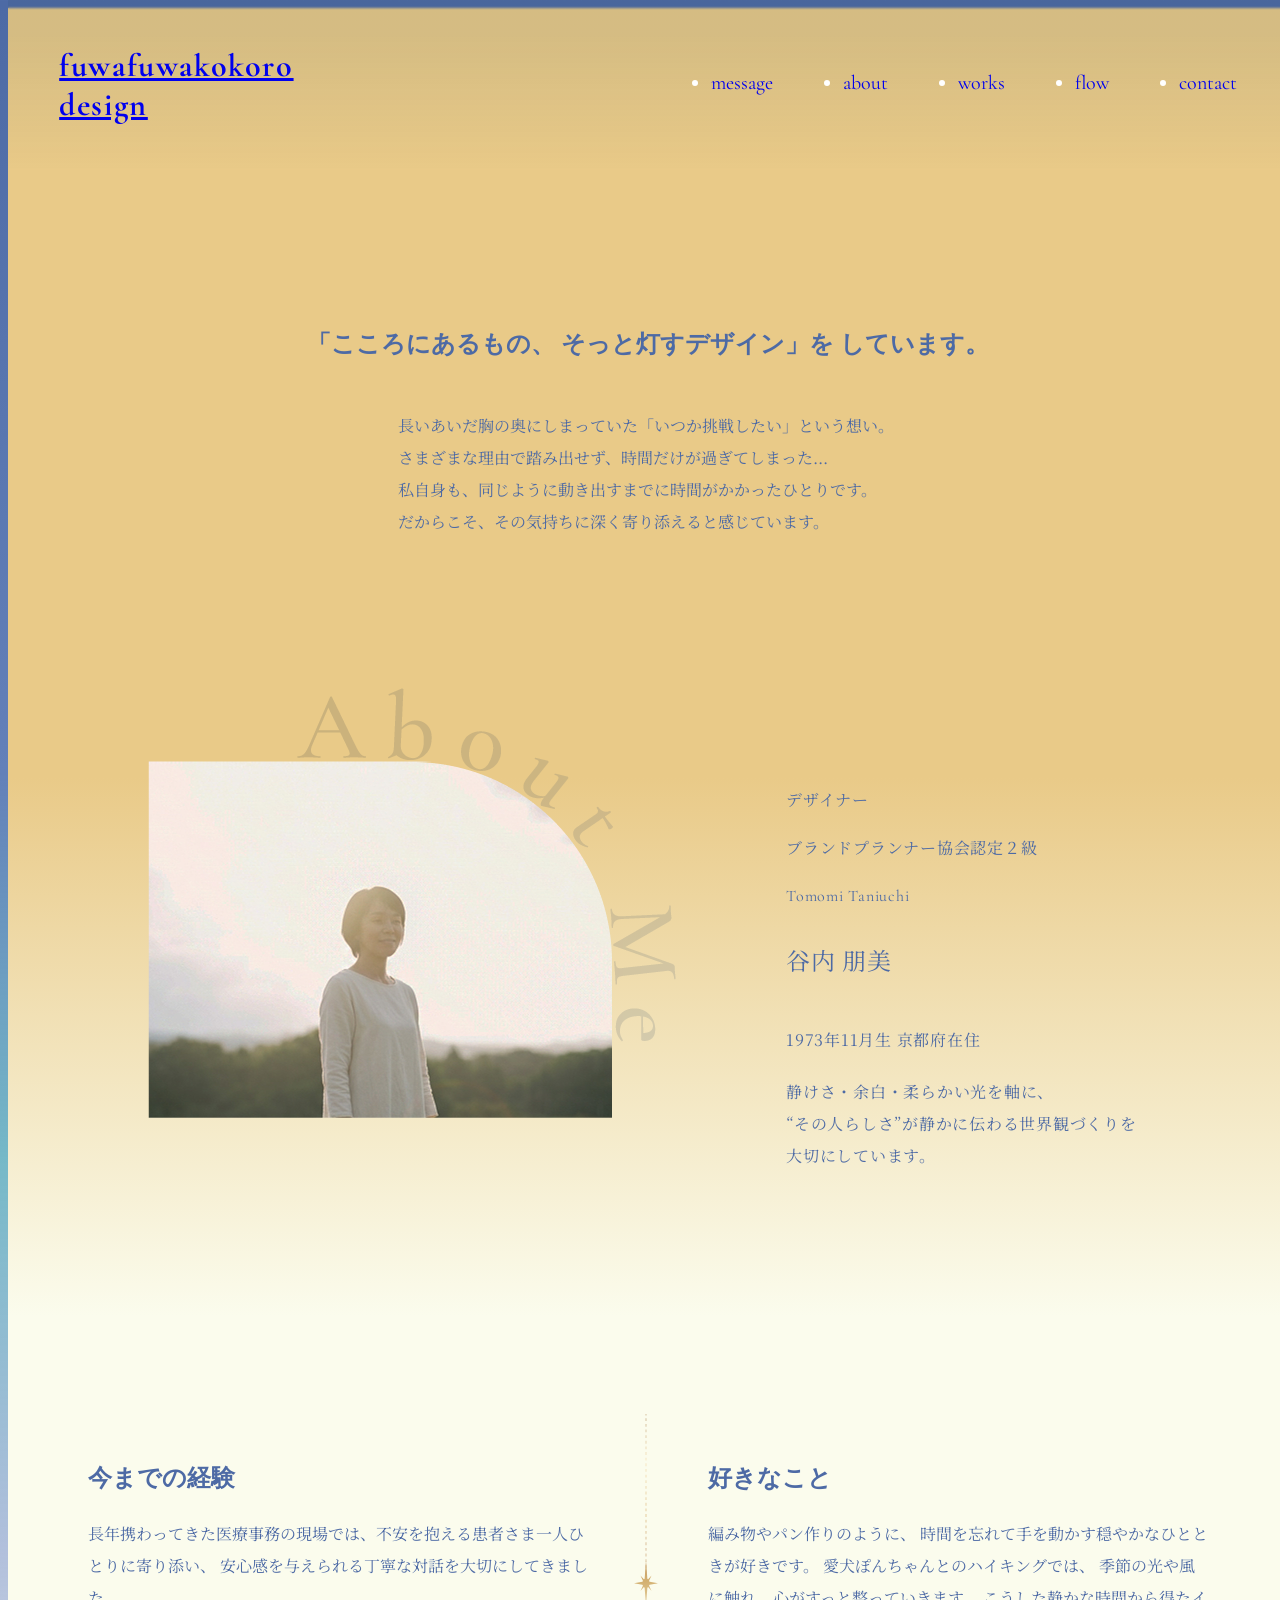
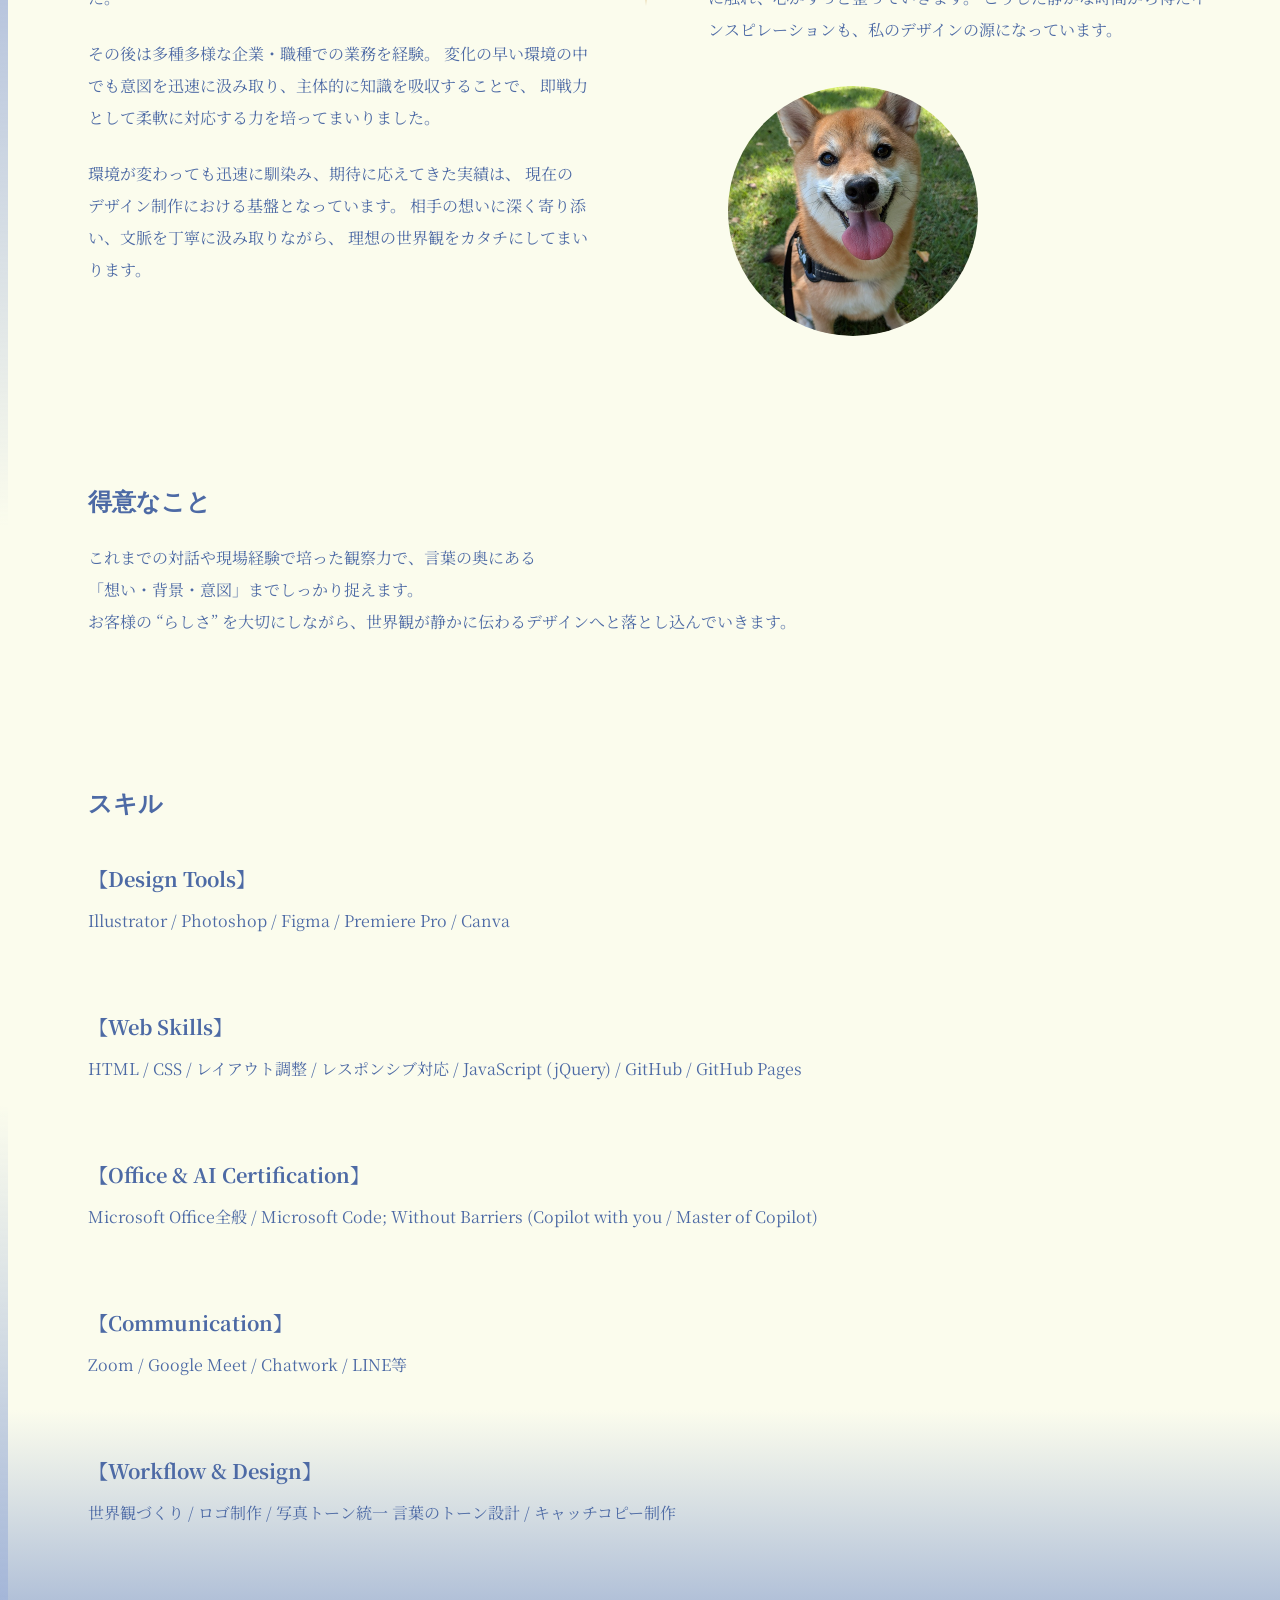
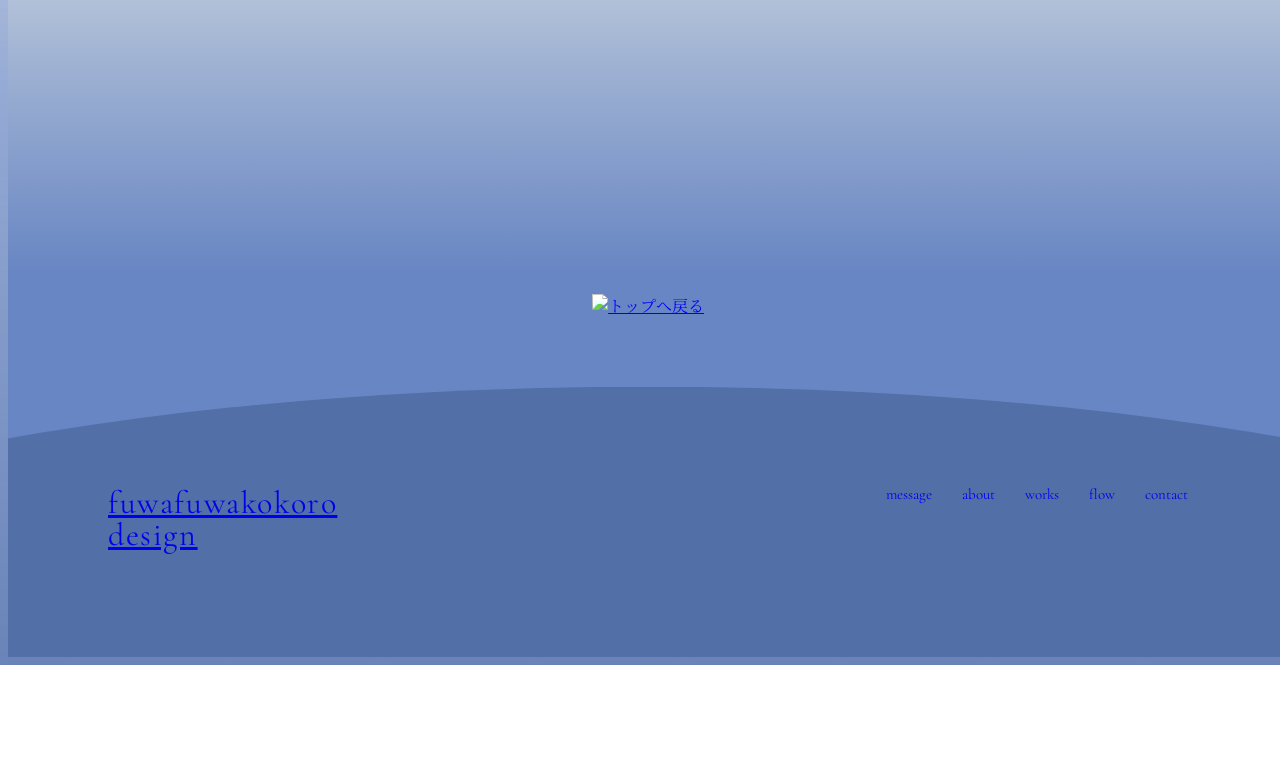
==== commit d0b5b59d: "Update about.html" ====
--- a/about.html
+++ b/about.html
@@ -2,10 +2,19 @@
 <html lang="ja">
 
 <head>
+    <!-- Google tag (gtag.js) -->
+<script async src="https://www.googletagmanager.com/gtag/js?id=G-M5QBSQT312"></script>
+<script>
+  window.dataLayer = window.dataLayer || [];
+  function gtag(){dataLayer.push(arguments);}
+  gtag('js', new Date());
+
+  gtag('config', 'G-M5QBSQT312');
+</script>
     <meta charset="UTF-8">
     <meta name="viewport" content="width=device-width, initial-scale=1.0">
-    <title>fuwafuwakokoro design</title>
-    <meta name="description" content="fuwafuwakokoroデザインポートフォリオ">
+     <title>About｜fuwafuwakokoro design</title>
+    <meta name="description" content="fuwafuwakokoro design の谷内朋美のプロフィール。世界観デザイン、Web・グラフィック制作、ブランドづくりへの想いを紹介します。">
     <!-- フォントの読み込み -->
     <link rel="preconnect" href="https://fonts.googleapis.com">
     <link rel="preconnect" href="https://fonts.gstatic.com" crossorigin>
@@ -72,6 +81,7 @@
             </div>
             <div class="about-text">
                 <p class="job-title">デザイナー</p>
+                <p class="job-title">ブランドプランナー協会認定２級</p>
                 <p class="name-en">Tomomi Taniuchi</p>
                 <p class="name-ja">谷内 朋美 </p>
                 <p>1973年11月生 京都府在住</p>
--- a/CSS/style.css
+++ b/CSS/style.css
@@ -1825,7 +1825,7 @@
         padding: 0;
     }
     .job-title,
-    .name-ja {
+    .name-ja .profile-sub  {
         font-size: 14px;
     }
 
